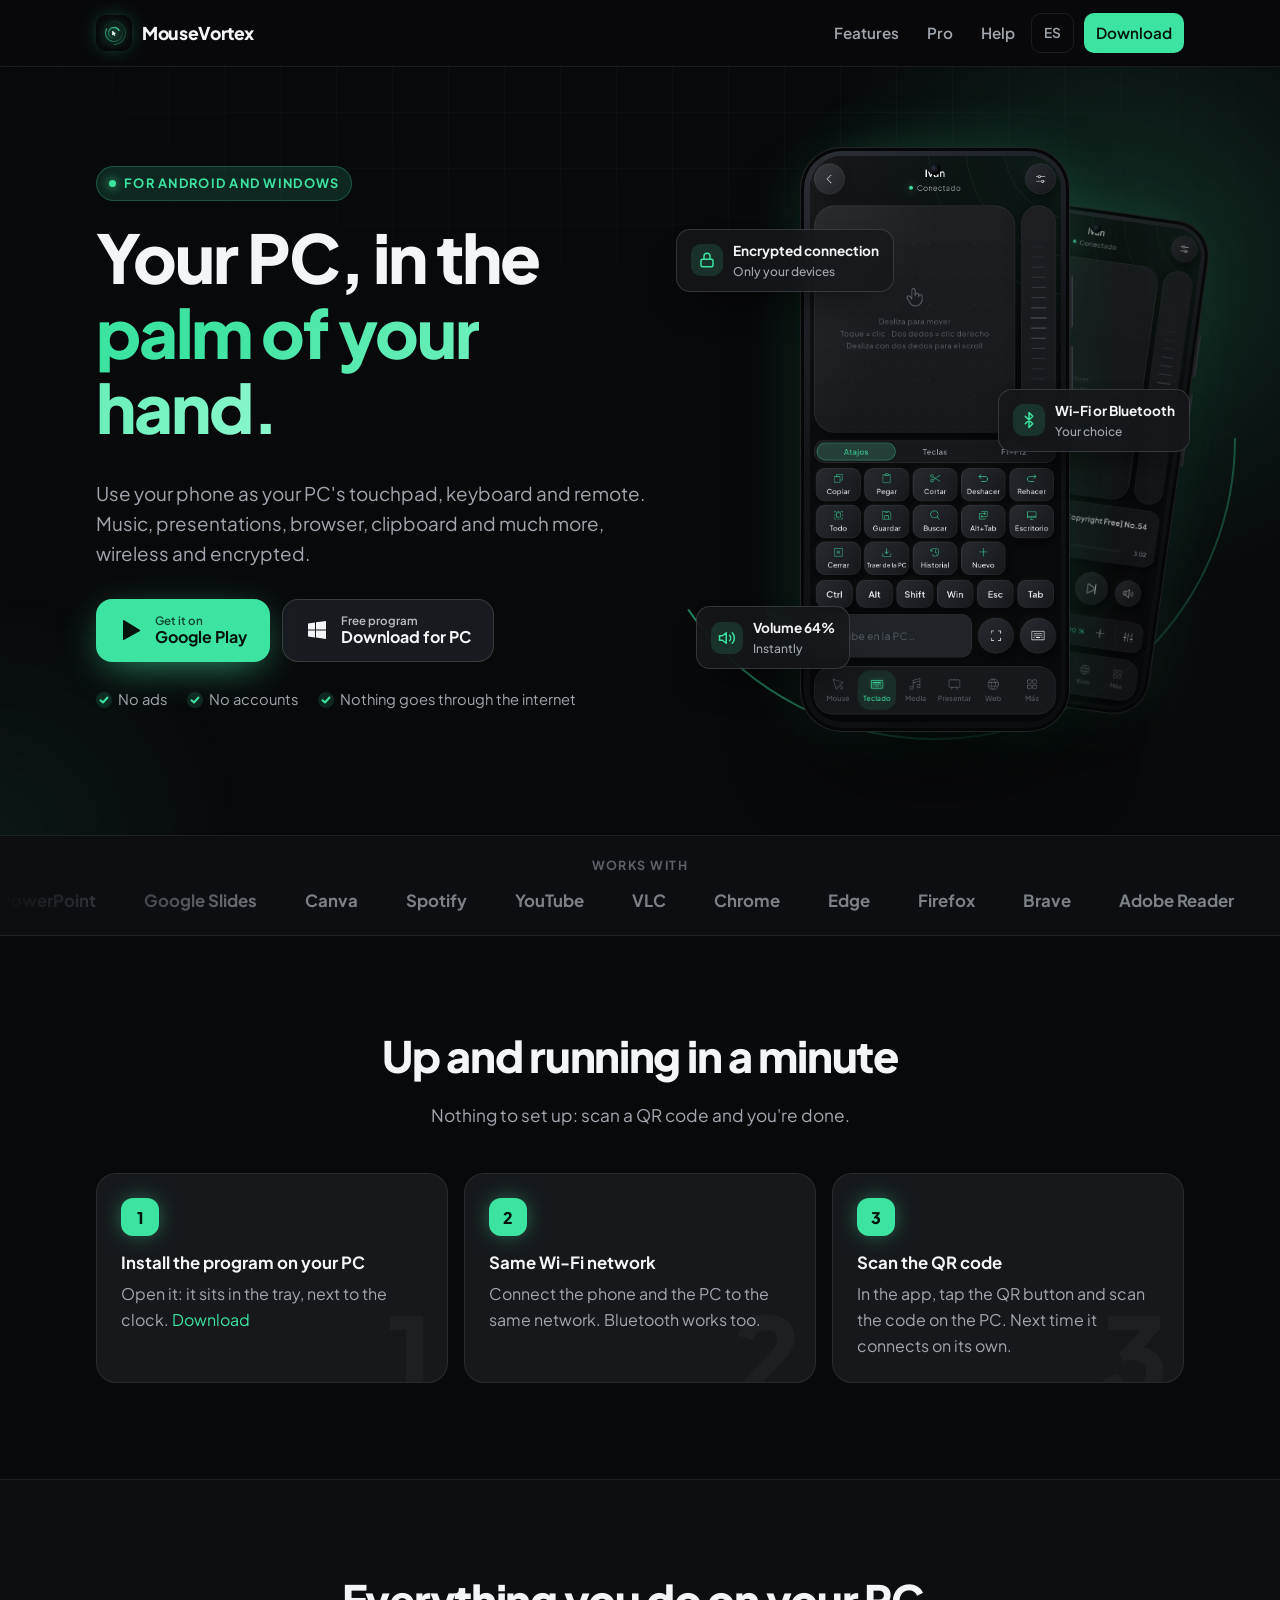
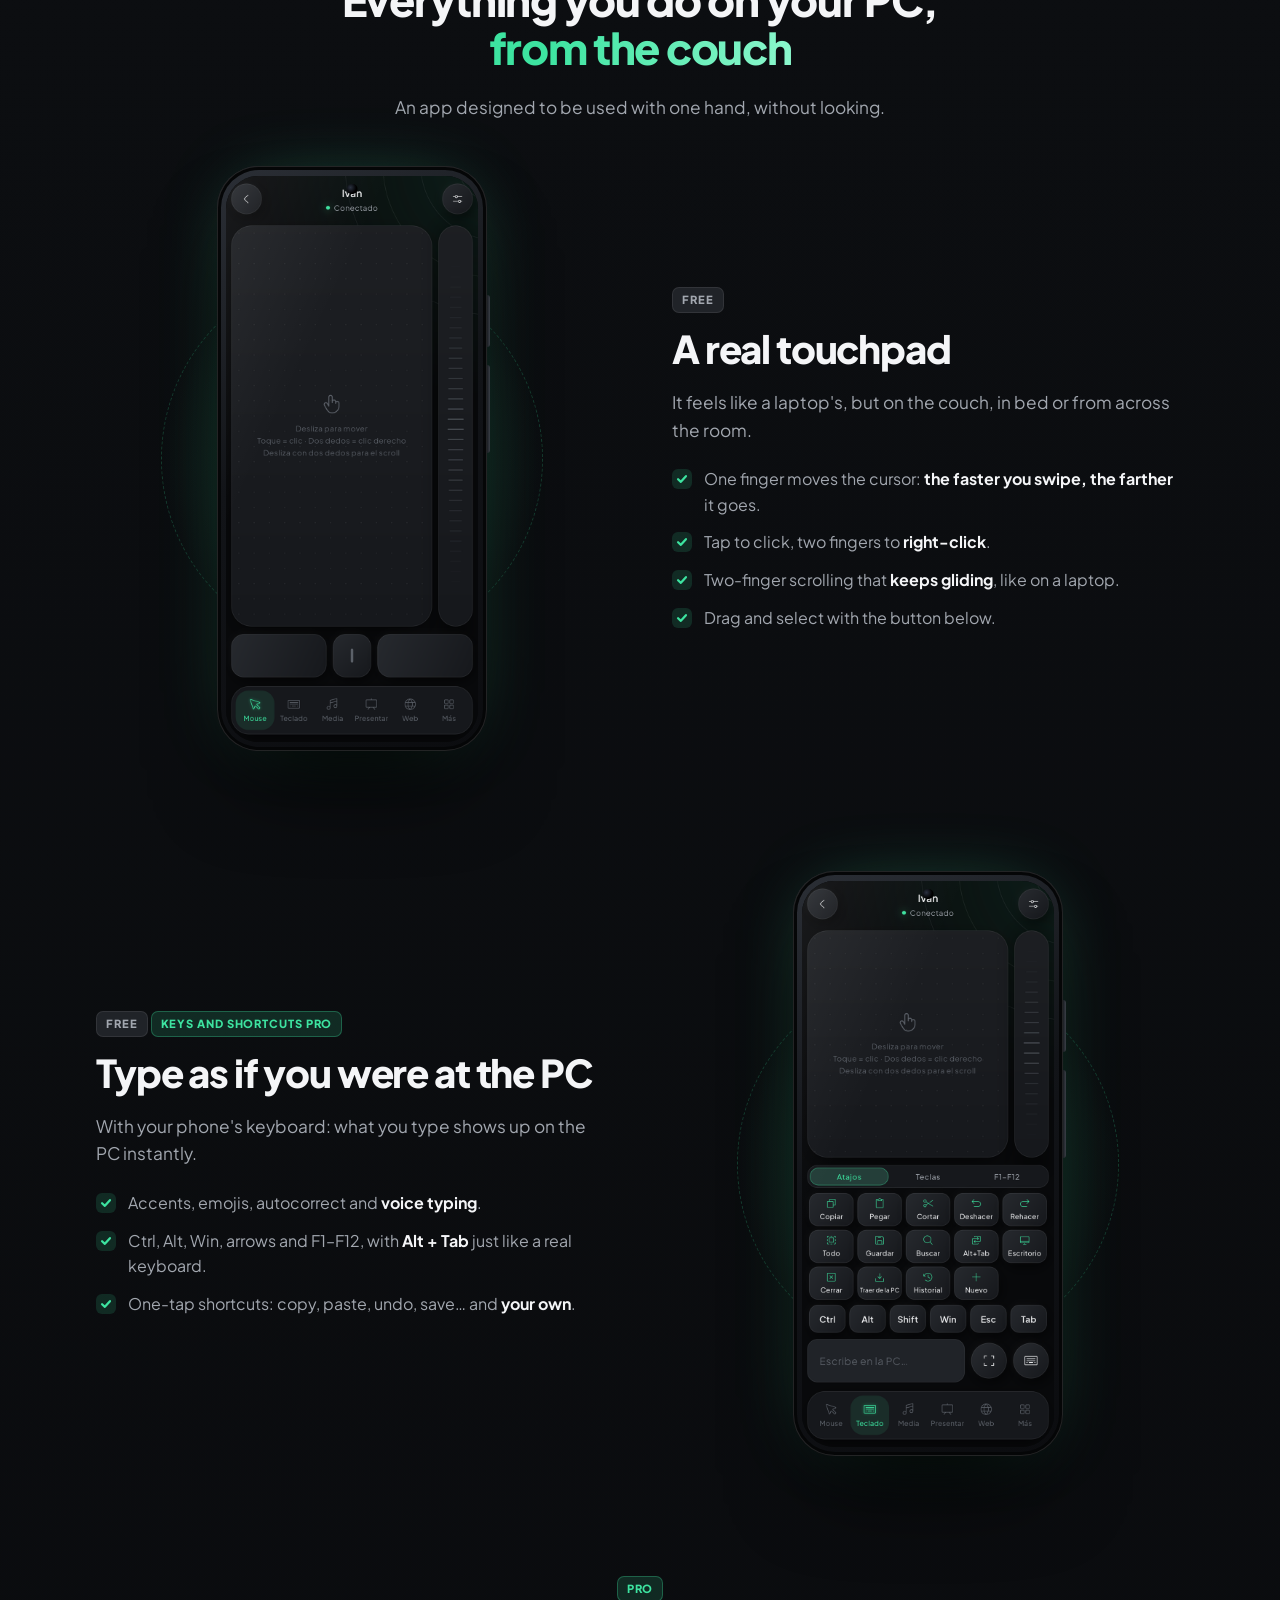
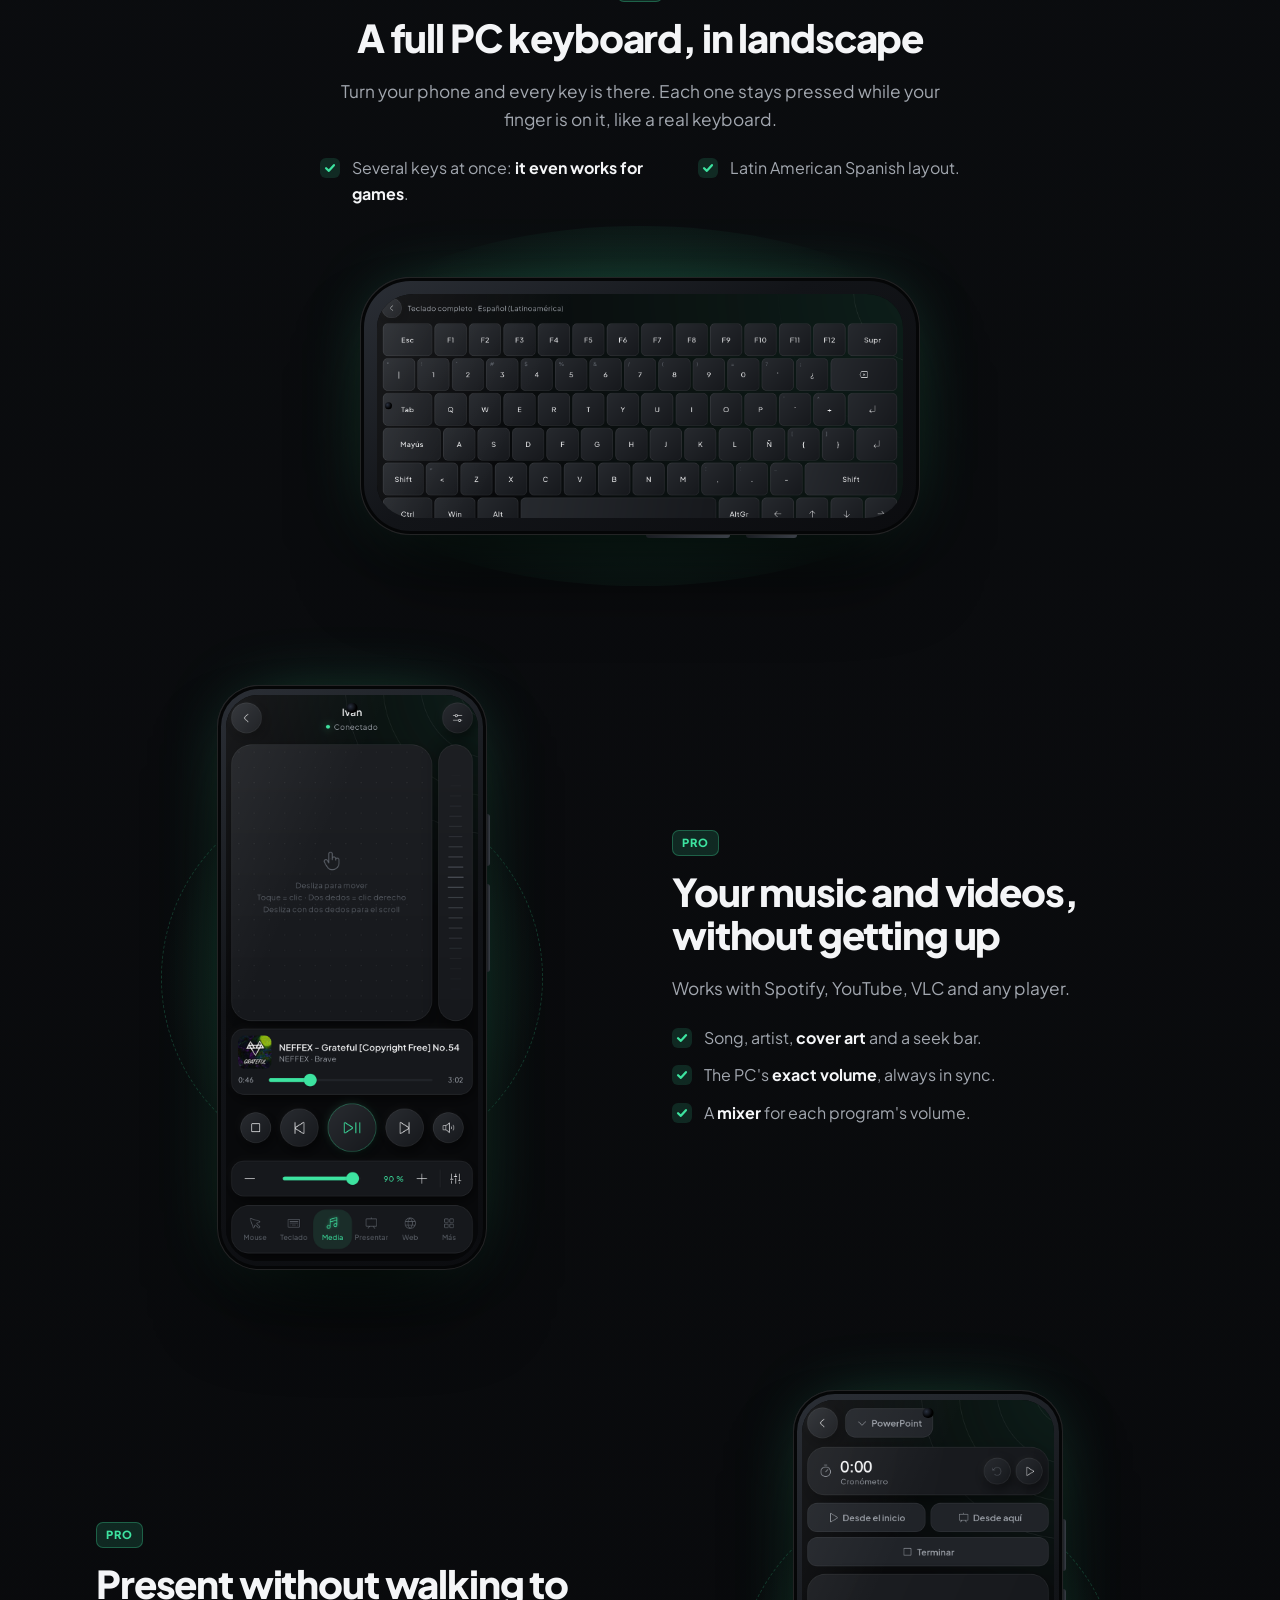
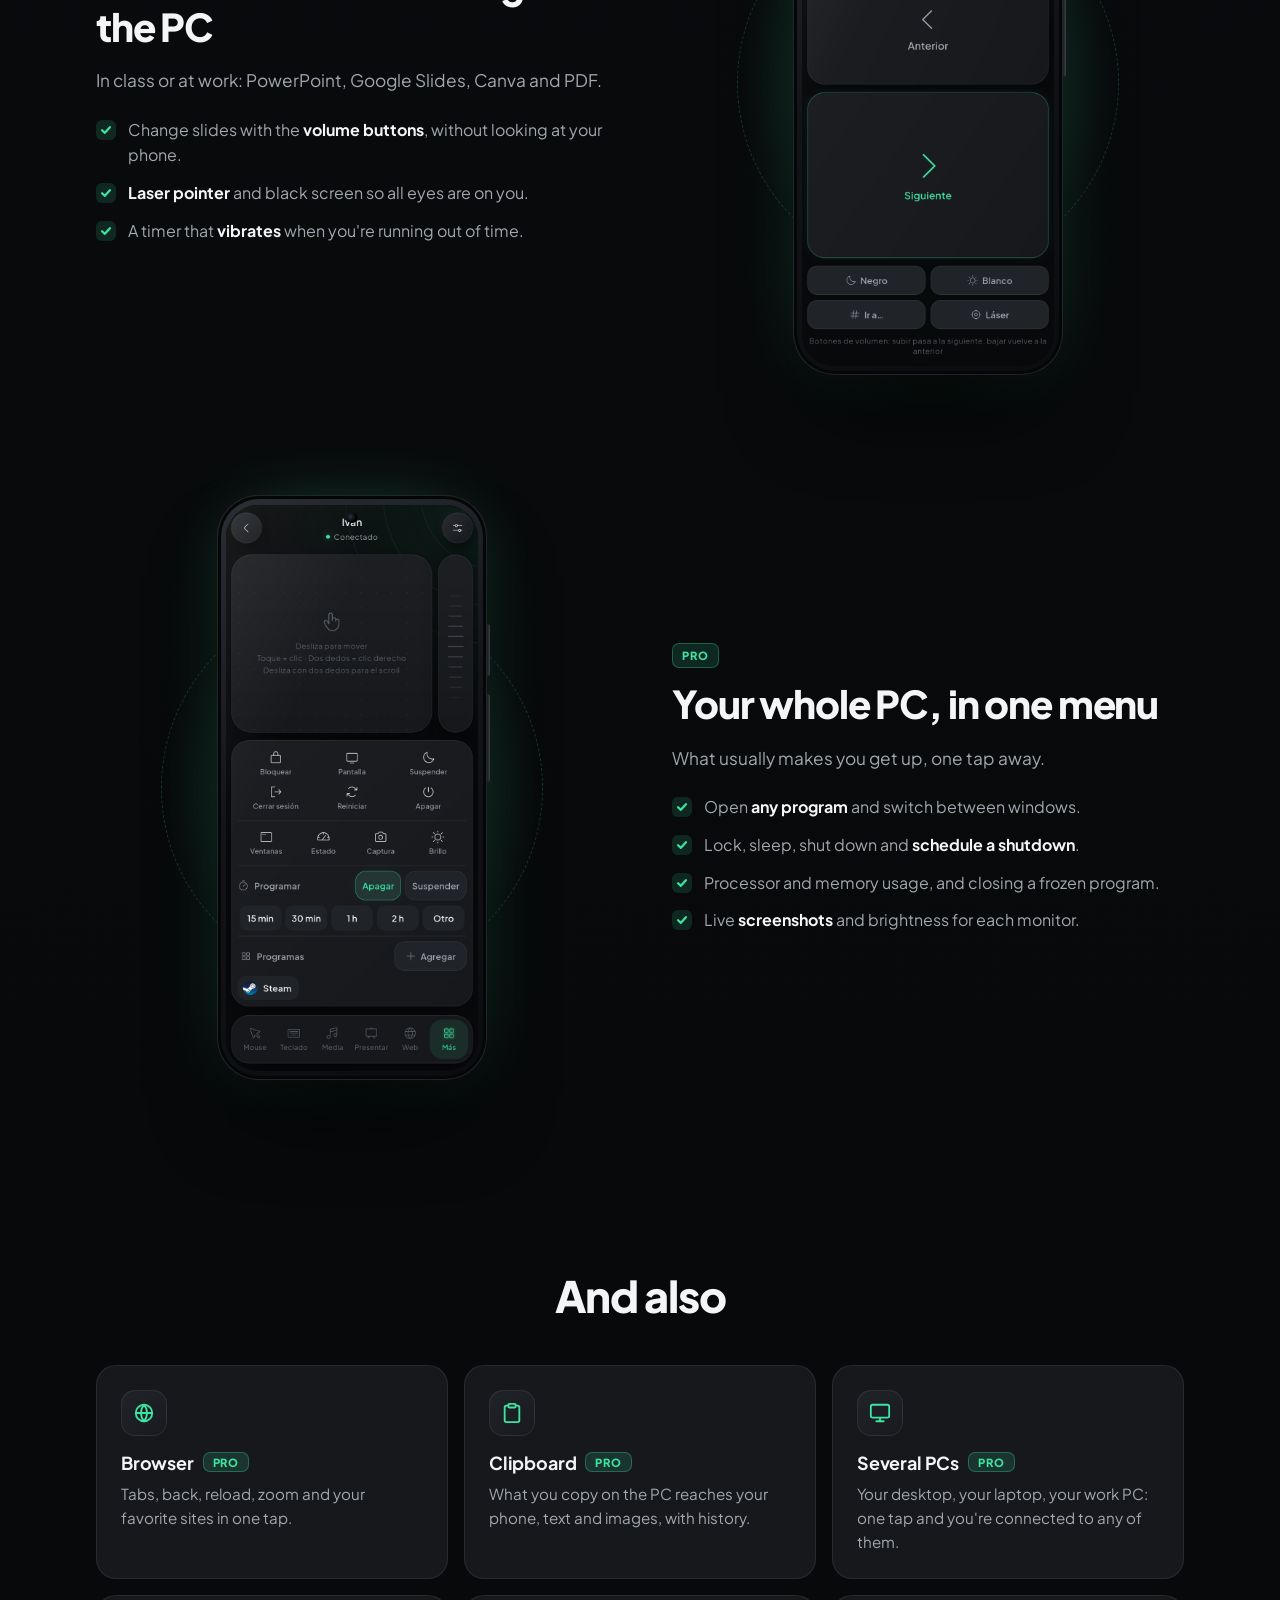
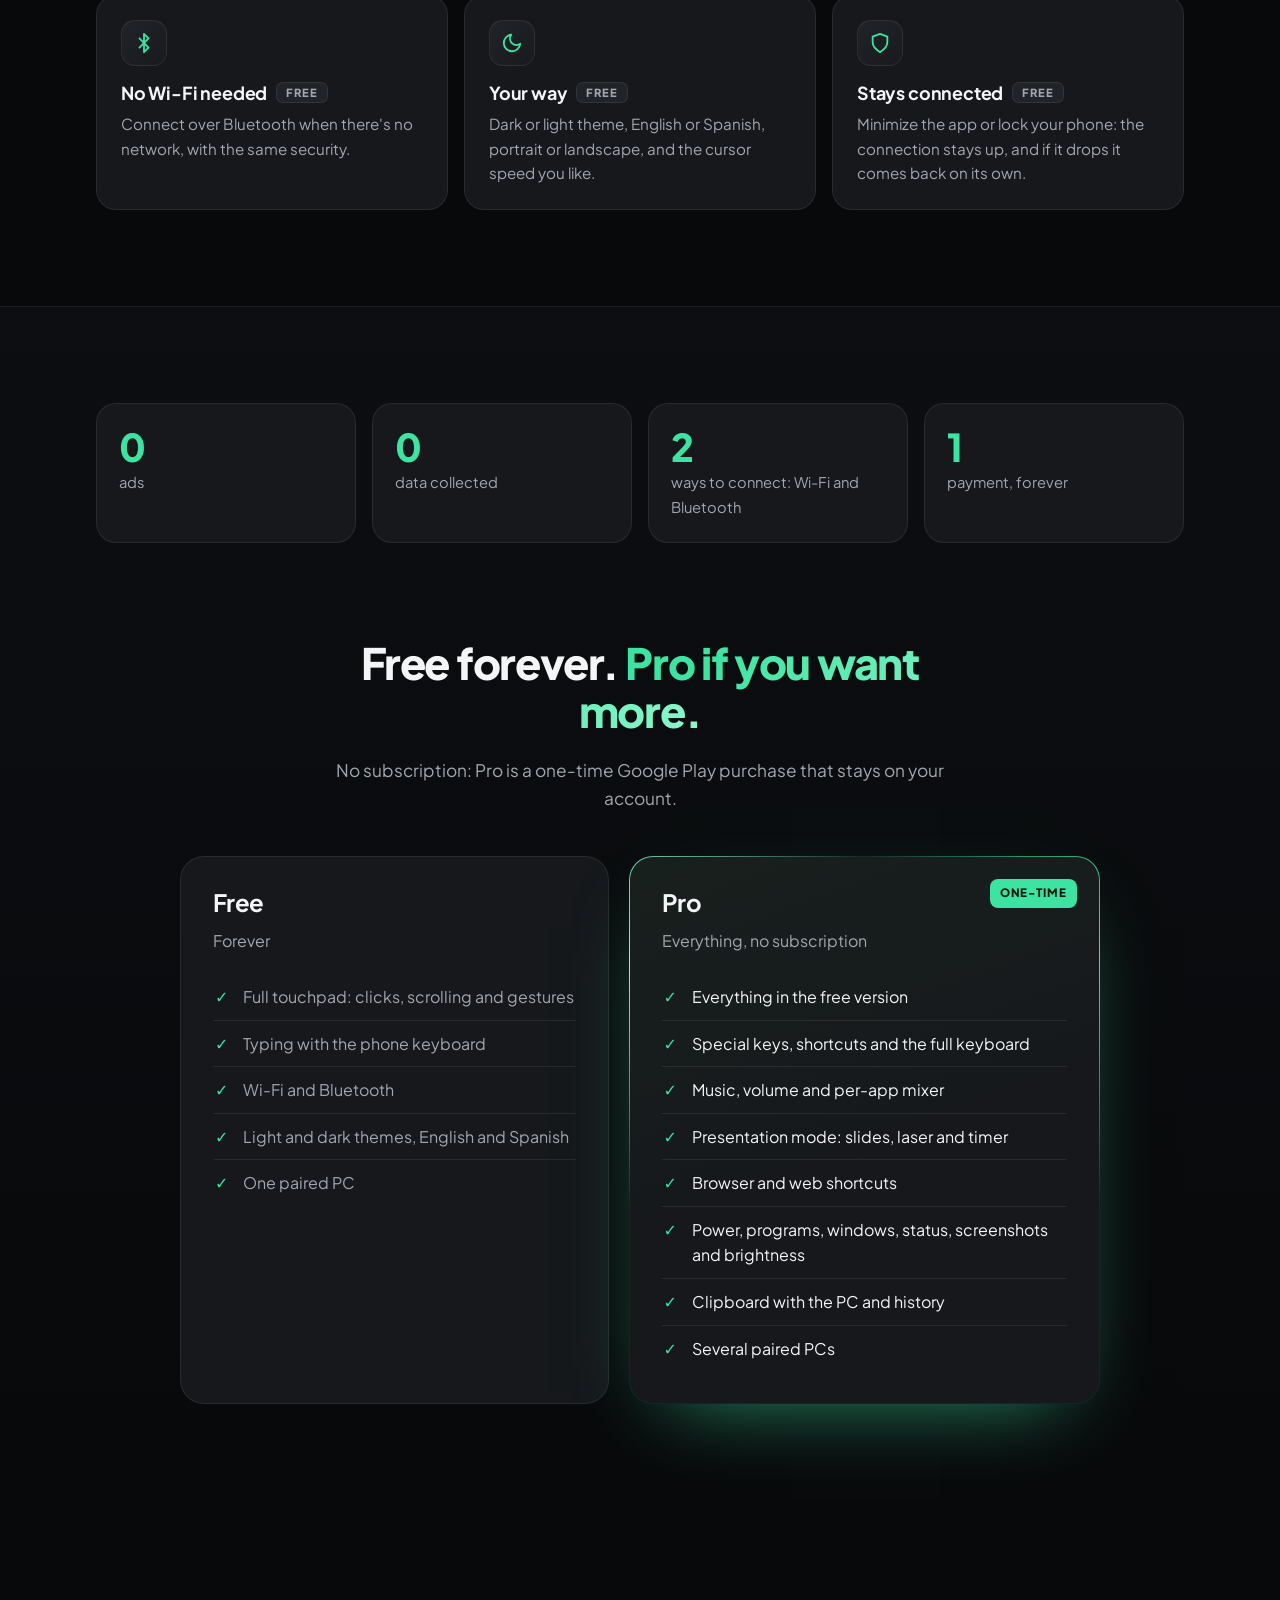
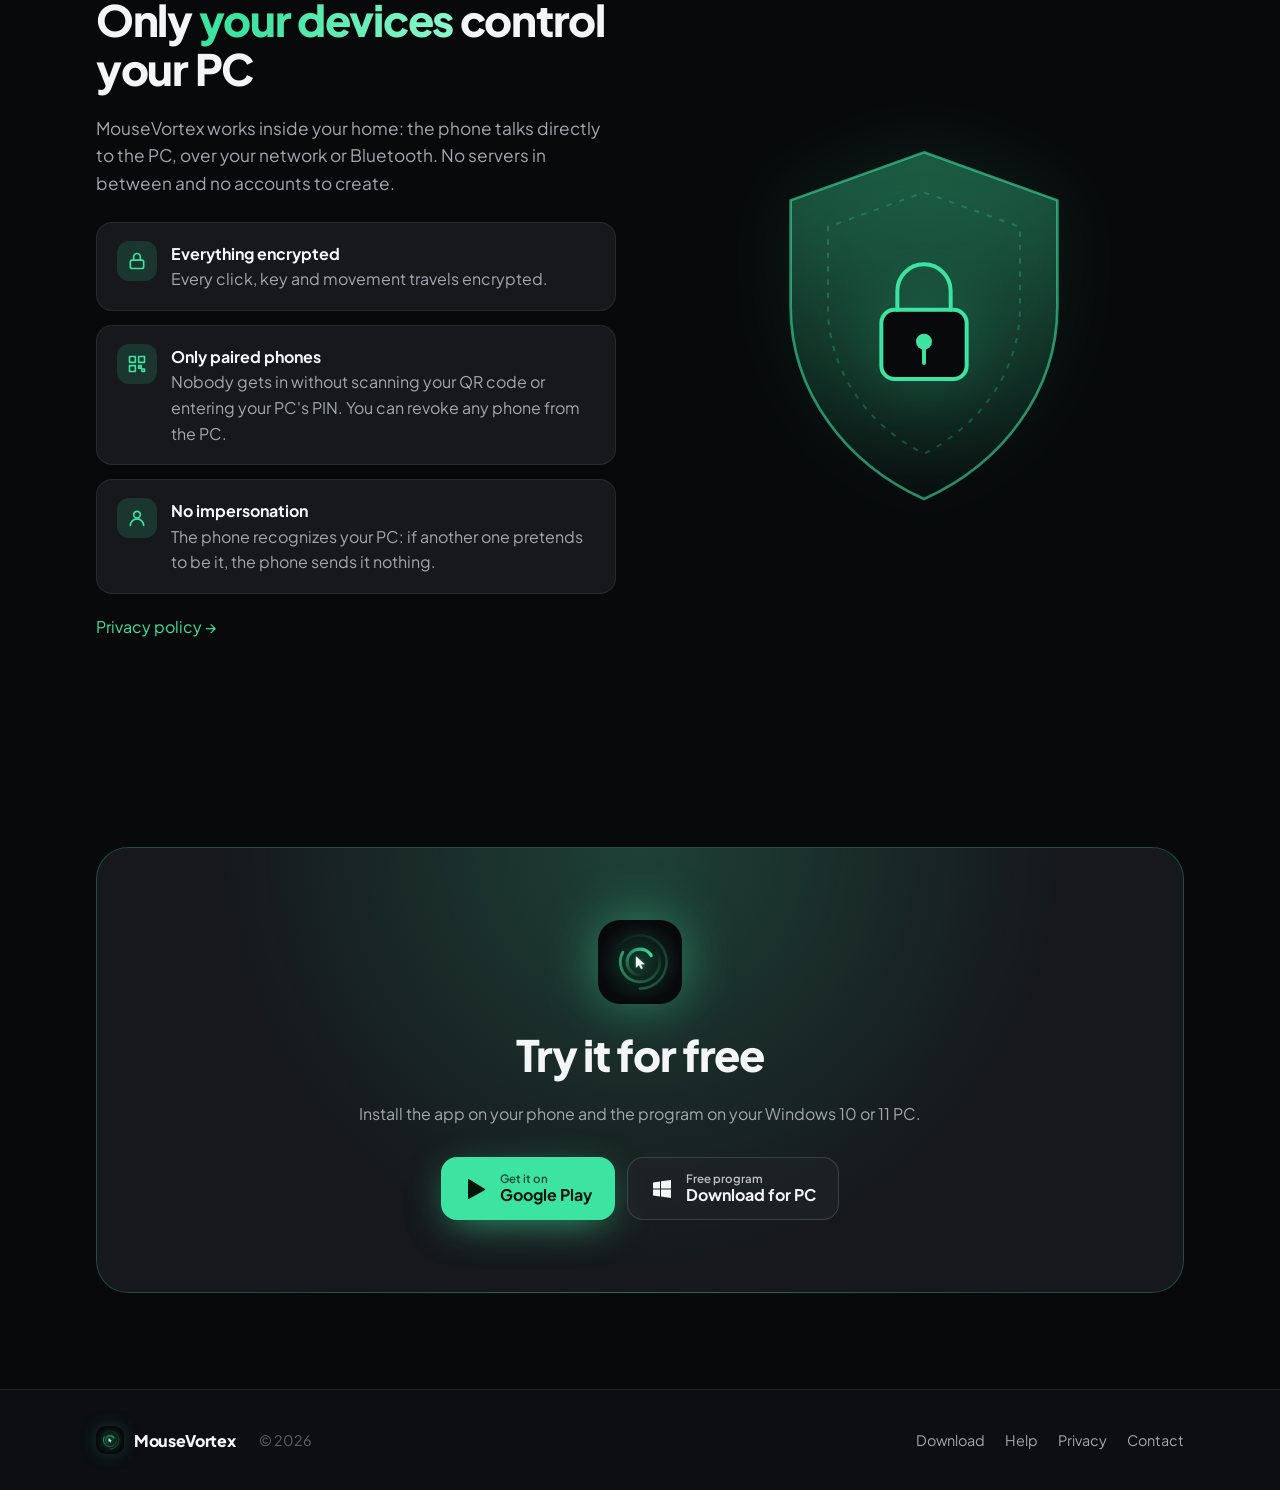
==== en/index.html @ 0d614ac1 "Web de MouseVortex: inicio, descarga, ayuda y privacidad (es/en) Sitio estático en web/ para GitHub " ====
<!doctype html>
<html lang="en" class="no-js">
<head>
  <meta charset="utf-8">
  <meta name="viewport" content="width=device-width, initial-scale=1">
  <title>MouseVortex — Control your PC from your phone</title>
  <meta name="description" content="Use your phone as your PC's touchpad, keyboard and remote. Music, presentations, browser, scheduled shutdown and more, wireless and encrypted.">
  <meta name="theme-color" content="#08090b">
  <meta property="og:title" content="MouseVortex — Your PC, in the palm of your hand">
  <meta property="og:description" content="Touchpad, keyboard, music, presentations and much more from your phone. Wireless and encrypted.">
  <meta property="og:image" content="../img/icon.png">
  <link rel="icon" href="../img/favicon.png">
  <link rel="alternate" hreflang="es" href="../">
  <link rel="preconnect" href="https://fonts.googleapis.com">
  <link rel="preconnect" href="https://fonts.gstatic.com" crossorigin>
  <link href="https://fonts.googleapis.com/css2?family=Plus+Jakarta+Sans:wght@400;500;600;700;800&display=swap" rel="stylesheet">
  <link rel="stylesheet" href="../style.css">
  <script>
    document.documentElement.className = "";
    // If a screenshot is missing, the drawn screen underneath shows instead.
    function vxShot(img) {
      var fallback = img.getAttribute("data-fallback");
      if (fallback) { img.removeAttribute("data-fallback"); img.src = fallback; return; }
      var target = img.getAttribute("data-remove");
      (target ? img.closest(target) : img).remove();
    }
  </script>
  <script src="../site.js" defer></script>
</head>
<body>
  <header class="top">
    <div class="wrap">
      <a class="brand" href="./"><img src="../img/icon.png" alt=""><span>MouseVortex</span></a>
      <nav class="nav">
        <a class="hide-sm" href="#features">Features</a>
        <a class="hide-sm" href="#pro">Pro</a>
        <a href="help.html">Help</a>
        <a class="lang" href="../" lang="es">ES</a>
        <a class="get" href="download.html">Download</a>
      </nav>
    </div>
  </header>

  <main>
    <div class="hero">
      <div class="wrap">
        <div>
          <span class="eyebrow reveal"><i></i>For Android and Windows</span>
          <h1 class="reveal d1">Your PC, in the <span class="glow-text">palm of your hand.</span></h1>
          <p class="lead reveal d2">Use your phone as your PC's touchpad, keyboard and remote. Music, presentations, browser, clipboard and much more, wireless and encrypted.</p>
          <div class="actions reveal d2">
            <a class="btn primary" href="https://play.google.com/store/apps/details?id=com.mousevortex.app">
              <svg viewBox="0 0 24 24" fill="currentColor" aria-hidden="true"><path d="M4 2.6v18.8c0 .4.4.7.8.5L21 12.9c.4-.2.4-.8 0-1L4.8 2.1c-.4-.2-.8.1-.8.5z"/></svg>
              <span class="label"><small>Get it on</small>Google Play</span>
            </a>
            <a class="btn" href="download.html">
              <svg viewBox="0 0 24 24" fill="currentColor" aria-hidden="true"><path d="M3 5.5 10 4.5v7H3zM11 4.3 21 3v8.5H11zM3 12.5h7v7l-7-1zM11 12.5h10V21l-10-1.4z"/></svg>
              <span class="label"><small>Free program</small>Download for PC</span>
            </a>
          </div>
          <div class="badges reveal d2">
            <span>No ads</span>
            <span>No accounts</span>
            <span>Nothing goes through the internet</span>
          </div>
        </div>

        <div class="hero-visual">
          <svg class="rings" viewBox="0 0 640 640" aria-hidden="true">
            <defs>
              <linearGradient id="rg" x1="0" y1="0" x2="1" y2="1">
                <stop offset="0" stop-color="#3de3a0" stop-opacity="0"/>
                <stop offset="0.5" stop-color="#3de3a0" stop-opacity="0.6"/>
                <stop offset="1" stop-color="#3de3a0" stop-opacity="0.05"/>
              </linearGradient>
            </defs>
            <circle class="r1" cx="320" cy="320" r="300" stroke="url(#rg)" stroke-width="2" stroke-dasharray="760 1125"/>
            <circle class="r2" cx="320" cy="320" r="240" stroke="url(#rg)" stroke-width="8" stroke-dasharray="560 948" opacity="0.5"/>
            <circle class="r3" cx="320" cy="320" r="180" stroke="url(#rg)" stroke-width="14" stroke-dasharray="330 801" opacity="0.35"/>
          </svg>

          <div class="stack">
            <div class="device back" aria-hidden="true">
              <div class="device-screen">
                <div class="mock"><div class="status"><i></i>Now playing</div><div class="pad"></div><div class="dock"><span></span><span class="on"></span><span></span><span></span><span></span></div></div>
                <img class="shot" src="../img/capturas/en/multimedia.png" data-fallback="../img/capturas/es/multimedia.png" alt="" onerror="vxShot(this)">
              </div>
            </div>
            <div class="device front">
              <div class="device-screen">
                <div class="mock"><div class="status"><i></i>Connected to My PC</div><div class="pad"><div class="trail"></div><div class="bar"></div></div><div class="clicks"><span></span><span></span><span></span></div><div class="dock"><span class="on"></span><span></span><span></span><span></span><span></span></div></div>
                <img class="shot" src="../img/capturas/en/teclado.png" data-fallback="../img/capturas/es/teclado.png" alt="MouseVortex on a phone: touchpad, shortcuts and keyboard" onerror="vxShot(this)">
              </div>
            </div>
          </div>

          <div class="chip c1"><span class="dot"><svg viewBox="0 0 24 24" fill="none" stroke="currentColor" stroke-width="2" stroke-linecap="round" stroke-linejoin="round"><rect x="4" y="11" width="16" height="10" rx="2"/><path d="M8 11V7a4 4 0 0 1 8 0v4"/></svg></span><span>Encrypted connection<small>Only your devices</small></span></div>
          <div class="chip c2"><span class="dot"><svg viewBox="0 0 24 24" fill="none" stroke="currentColor" stroke-width="2" stroke-linecap="round" stroke-linejoin="round"><path d="m7 7 10 10-5 5V2l5 5L7 17"/></svg></span><span>Wi-Fi or Bluetooth<small>Your choice</small></span></div>
          <div class="chip c3"><span class="dot"><svg viewBox="0 0 24 24" fill="none" stroke="currentColor" stroke-width="2" stroke-linecap="round" stroke-linejoin="round"><path d="M11 5 6 9H2v6h4l5 4z"/><path d="M15.5 8.5a5 5 0 0 1 0 7M19 5a10 10 0 0 1 0 14"/></svg></span><span>Volume 64%<small>Instantly</small></span></div>
        </div>
      </div>
    </div>

    <div class="marquee" aria-label="Works with">
      <p>Works with</p>
      <div class="marquee-track">
        <span>PowerPoint</span><span>Google Slides</span><span>Canva</span><span>Spotify</span><span>YouTube</span><span>VLC</span><span>Chrome</span><span>Edge</span><span>Firefox</span><span>Brave</span><span>Adobe Reader</span><span>Windows 10 and 11</span>
        <span aria-hidden="true">PowerPoint</span><span aria-hidden="true">Google Slides</span><span aria-hidden="true">Canva</span><span aria-hidden="true">Spotify</span><span aria-hidden="true">YouTube</span><span aria-hidden="true">VLC</span><span aria-hidden="true">Chrome</span><span aria-hidden="true">Edge</span><span aria-hidden="true">Firefox</span><span aria-hidden="true">Brave</span><span aria-hidden="true">Adobe Reader</span><span aria-hidden="true">Windows 10 and 11</span>
      </div>
    </div>

    <section>
      <div class="wrap">
        <div class="section-head center reveal">
          <h2>Up and running in a minute</h2>
          <p>Nothing to set up: scan a QR code and you're done.</p>
        </div>
        <ol class="steps">
          <li class="reveal"><strong>Install the program on your PC</strong>Open it: it sits in the tray, next to the clock. <a href="download.html">Download</a></li>
          <li class="reveal d1"><strong>Same Wi-Fi network</strong>Connect the phone and the PC to the same network. Bluetooth works too.</li>
          <li class="reveal d2"><strong>Scan the QR code</strong>In the app, tap the QR button and scan the code on the PC. Next time it connects on its own.</li>
        </ol>
      </div>
    </section>

    <section class="alt" id="features">
      <div class="wrap">
        <div class="section-head center reveal">
          <h2>Everything you do on your PC, <span class="glow-text">from the couch</span></h2>
          <p>An app designed to be used with one hand, without looking.</p>
        </div>

        <div class="showcase">
          <div class="feature">
            <div class="feature-media reveal">
              <div class="device">
                <div class="device-screen">
                  <div class="mock"><div class="status"><i></i>Connected to My PC</div><div class="pad"><div class="trail"></div><div class="bar"></div></div><div class="clicks"><span></span><span></span><span></span></div><div class="dock"><span class="on"></span><span></span><span></span><span></span><span></span></div></div>
                  <img class="shot" src="../img/capturas/en/touchpad.png" data-fallback="../img/capturas/es/touchpad.png" alt="Touchpad screen" loading="lazy" onerror="vxShot(this)">
                </div>
              </div>
            </div>
            <div class="feature-text reveal d1">
              <span class="tag free">FREE</span>
              <h2>A real touchpad</h2>
              <p>It feels like a laptop's, but on the couch, in bed or from across the room.</p>
              <ul>
                <li><span>One finger moves the cursor: <strong>the faster you swipe, the farther</strong> it goes.</span></li>
                <li><span>Tap to click, two fingers to <strong>right-click</strong>.</span></li>
                <li><span>Two-finger scrolling that <strong>keeps gliding</strong>, like on a laptop.</span></li>
                <li><span>Drag and select with the button below.</span></li>
              </ul>
            </div>
          </div>

          <div class="feature flip">
            <div class="feature-media reveal">
              <div class="device">
                <div class="device-screen">
                  <div class="mock keys"><div class="status"><i></i>Keyboard</div><div class="pad"><div class="trail"></div></div><div class="kb"><span></span><span></span><span></span><span></span><span></span><span></span><span></span><span></span><span></span><span></span><span></span><span></span><span></span><span></span><span></span><span></span><span></span><span></span><span></span><span></span><span></span><span></span><span></span><span></span><span></span><span></span><span></span><span></span><span></span><span></span></div></div>
                  <img class="shot" src="../img/capturas/en/teclado.png" data-fallback="../img/capturas/es/teclado.png" alt="Keyboard menu with special keys and shortcuts" loading="lazy" onerror="vxShot(this)">
                </div>
              </div>
            </div>
            <div class="feature-text reveal d1">
              <span class="tag free">FREE</span> <span class="tag pro">KEYS AND SHORTCUTS PRO</span>
              <h2>Type as if you were at the PC</h2>
              <p>With your phone's keyboard: what you type shows up on the PC instantly.</p>
              <ul>
                <li><span>Accents, emojis, autocorrect and <strong>voice typing</strong>.</span></li>
                <li><span>Ctrl, Alt, Win, arrows and F1–F12, with <strong>Alt + Tab</strong> just like a real keyboard.</span></li>
                <li><span>One-tap shortcuts: copy, paste, undo, save… and <strong>your own</strong>.</span></li>
              </ul>
            </div>
          </div>

          <div class="feature wide">
            <div class="feature-text reveal">
              <span class="tag pro">PRO</span>
              <h2>A full PC keyboard, in landscape</h2>
              <p>Turn your phone and every key is there. Each one stays pressed while your finger is on it, like a real keyboard.</p>
              <ul>
                <li><span>Several keys at once: <strong>it even works for games</strong>.</span></li>
                <li><span>Latin American Spanish layout.</span></li>
              </ul>
            </div>
            <div class="feature-media reveal d1">
              <div class="device landscape">
                <div class="device-screen">
                  <div class="mock wide"><div class="kb"><span></span><span></span><span></span><span></span><span></span><span></span><span></span><span></span><span></span><span></span><span></span><span></span><span></span><span></span><span></span><span></span><span></span><span></span><span></span><span></span><span></span><span></span><span></span><span></span><span></span><span></span><span></span><span></span><span></span><span></span><span></span><span></span><span></span><span></span><span></span><span></span><span></span><span></span><span></span><span></span><span></span><span></span><span></span><span></span><span></span><span></span><span></span><span></span><span></span><span></span><span></span><span></span><span></span><span></span><span></span><span></span><span></span><span></span><span></span><span></span><span></span><span></span><span></span><span></span><span></span><span></span><span></span><span></span><span></span><span></span><span></span><span></span><span></span><span></span><span></span></div></div>
                  <img class="shot" src="../img/capturas/en/teclado-completo.png" data-fallback="../img/capturas/es/teclado-completo.png" alt="Full keyboard in landscape" loading="lazy" onerror="vxShot(this)">
                </div>
              </div>
            </div>
          </div>

          <div class="feature">
            <div class="feature-media reveal">
              <div class="device">
                <div class="device-screen">
                  <div class="mock"><div class="status"><i></i>Now playing</div><div class="pad"></div><div class="dock"><span></span><span class="on"></span><span></span><span></span><span></span></div></div>
                  <img class="shot" src="../img/capturas/en/multimedia.png" data-fallback="../img/capturas/es/multimedia.png" alt="Media menu with the song that's playing" loading="lazy" onerror="vxShot(this)">
                </div>
              </div>
            </div>
            <div class="feature-text reveal d1">
              <span class="tag pro">PRO</span>
              <h2>Your music and videos, without getting up</h2>
              <p>Works with Spotify, YouTube, VLC and any player.</p>
              <ul>
                <li><span>Song, artist, <strong>cover art</strong> and a seek bar.</span></li>
                <li><span>The PC's <strong>exact volume</strong>, always in sync.</span></li>
                <li><span>A <strong>mixer</strong> for each program's volume.</span></li>
              </ul>
            </div>
          </div>

          <div class="feature flip">
            <div class="feature-media reveal">
              <div class="device">
                <div class="device-screen">
                  <div class="mock"><div class="status"><i></i>Present</div><div class="pad"></div><div class="clicks"><span></span><span></span><span></span></div><div class="dock"><span></span><span></span><span></span><span></span><span class="on"></span></div></div>
                  <img class="shot" src="../img/capturas/en/presentar.png" data-fallback="../img/capturas/es/presentar.png" alt="Presentation mode" loading="lazy" onerror="vxShot(this)">
                </div>
              </div>
            </div>
            <div class="feature-text reveal d1">
              <span class="tag pro">PRO</span>
              <h2>Present without walking to the PC</h2>
              <p>In class or at work: PowerPoint, Google Slides, Canva and PDF.</p>
              <ul>
                <li><span>Change slides with the <strong>volume buttons</strong>, without looking at your phone.</span></li>
                <li><span><strong>Laser pointer</strong> and black screen so all eyes are on you.</span></li>
                <li><span>A timer that <strong>vibrates</strong> when you're running out of time.</span></li>
              </ul>
            </div>
          </div>

          <div class="feature">
            <div class="feature-media reveal">
              <div class="device">
                <div class="device-screen">
                  <div class="mock"><div class="status"><i></i>More</div><div class="pad"></div><div class="dock"><span></span><span></span><span></span><span class="on"></span><span></span></div></div>
                  <img class="shot" src="../img/capturas/en/mas.png" data-fallback="../img/capturas/es/mas.png" alt="More menu with power, programs and windows" loading="lazy" onerror="vxShot(this)">
                </div>
              </div>
            </div>
            <div class="feature-text reveal d1">
              <span class="tag pro">PRO</span>
              <h2>Your whole PC, in one menu</h2>
              <p>What usually makes you get up, one tap away.</p>
              <ul>
                <li><span>Open <strong>any program</strong> and switch between windows.</span></li>
                <li><span>Lock, sleep, shut down and <strong>schedule a shutdown</strong>.</span></li>
                <li><span>Processor and memory usage, and closing a frozen program.</span></li>
                <li><span>Live <strong>screenshots</strong> and brightness for each monitor.</span></li>
              </ul>
            </div>
          </div>
        </div>
      </div>
    </section>

    <section>
      <div class="wrap">
        <div class="section-head center reveal">
          <h2>And also</h2>
        </div>
        <div class="grid">
          <div class="card reveal">
            <div class="icon"><svg viewBox="0 0 24 24" fill="none" stroke="currentColor" stroke-width="2" stroke-linecap="round" stroke-linejoin="round"><circle cx="12" cy="12" r="9"/><path d="M3 12h18M12 3a14 14 0 0 1 0 18M12 3a14 14 0 0 0 0 18"/></svg></div>
            <h3>Browser <span class="tag pro">PRO</span></h3>
            <p>Tabs, back, reload, zoom and your favorite sites in one tap.</p>
          </div>
          <div class="card reveal d1">
            <div class="icon"><svg viewBox="0 0 24 24" fill="none" stroke="currentColor" stroke-width="2" stroke-linecap="round" stroke-linejoin="round"><rect x="8" y="2" width="8" height="4" rx="1"/><path d="M16 4h2a2 2 0 0 1 2 2v14a2 2 0 0 1-2 2H6a2 2 0 0 1-2-2V6a2 2 0 0 1 2-2h2"/></svg></div>
            <h3>Clipboard <span class="tag pro">PRO</span></h3>
            <p>What you copy on the PC reaches your phone, text and images, with history.</p>
          </div>
          <div class="card reveal d2">
            <div class="icon"><svg viewBox="0 0 24 24" fill="none" stroke="currentColor" stroke-width="2" stroke-linecap="round" stroke-linejoin="round"><rect x="2" y="3" width="20" height="14" rx="2"/><path d="M8 21h8M12 17v4"/></svg></div>
            <h3>Several PCs <span class="tag pro">PRO</span></h3>
            <p>Your desktop, your laptop, your work PC: one tap and you're connected to any of them.</p>
          </div>
          <div class="card reveal">
            <div class="icon"><svg viewBox="0 0 24 24" fill="none" stroke="currentColor" stroke-width="2" stroke-linecap="round" stroke-linejoin="round"><path d="m7 7 10 10-5 5V2l5 5L7 17"/></svg></div>
            <h3>No Wi-Fi needed <span class="tag free">FREE</span></h3>
            <p>Connect over Bluetooth when there's no network, with the same security.</p>
          </div>
          <div class="card reveal d1">
            <div class="icon"><svg viewBox="0 0 24 24" fill="none" stroke="currentColor" stroke-width="2" stroke-linecap="round" stroke-linejoin="round"><path d="M21 12.8A9 9 0 1 1 11.2 3a7 7 0 0 0 9.8 9.8z"/></svg></div>
            <h3>Your way <span class="tag free">FREE</span></h3>
            <p>Dark or light theme, English or Spanish, portrait or landscape, and the cursor speed you like.</p>
          </div>
          <div class="card reveal d2">
            <div class="icon"><svg viewBox="0 0 24 24" fill="none" stroke="currentColor" stroke-width="2" stroke-linecap="round" stroke-linejoin="round"><path d="M12 22c5-3 8-6.5 8-11V5l-8-3-8 3v6c0 4.5 3 8 8 11z"/></svg></div>
            <h3>Stays connected <span class="tag free">FREE</span></h3>
            <p>Minimize the app or lock your phone: the connection stays up, and if it drops it comes back on its own.</p>
          </div>
        </div>
      </div>
    </section>

    <section class="alt" id="pro">
      <div class="wrap">
        <div class="stats reveal" style="margin-bottom: 96px">
          <div class="stat"><b>0</b><span>ads</span></div>
          <div class="stat"><b>0</b><span>data collected</span></div>
          <div class="stat"><b>2</b><span>ways to connect: Wi-Fi and Bluetooth</span></div>
          <div class="stat"><b>1</b><span>payment, forever</span></div>
        </div>

        <div class="section-head center reveal">
          <h2>Free forever. <span class="glow-text">Pro if you want more.</span></h2>
          <p>No subscription: Pro is a one-time Google Play purchase that stays on your account.</p>
        </div>
        <div class="plans">
          <div class="plan reveal">
            <h3>Free</h3>
            <p class="price">Forever</p>
            <ul>
              <li>Full touchpad: clicks, scrolling and gestures</li>
              <li>Typing with the phone keyboard</li>
              <li>Wi-Fi and Bluetooth</li>
              <li>Light and dark themes, English and Spanish</li>
              <li>One paired PC</li>
            </ul>
          </div>
          <div class="plan pro reveal d1">
            <span class="ribbon">ONE-TIME</span>
            <h3>Pro</h3>
            <p class="price">Everything, no subscription</p>
            <ul>
              <li>Everything in the free version</li>
              <li>Special keys, shortcuts and the full keyboard</li>
              <li>Music, volume and per-app mixer</li>
              <li>Presentation mode: slides, laser and timer</li>
              <li>Browser and web shortcuts</li>
              <li>Power, programs, windows, status, screenshots and brightness</li>
              <li>Clipboard with the PC and history</li>
              <li>Several paired PCs</li>
            </ul>
          </div>
        </div>
      </div>
    </section>

    <section>
      <div class="wrap split">
        <div class="reveal">
          <h2>Only <span class="glow-text">your devices</span> control your PC</h2>
          <p style="color: var(--text-2); font-size: 1.08rem">MouseVortex works inside your home: the phone talks directly to the PC, over your network or Bluetooth. No servers in between and no accounts to create.</p>
          <ul class="checks" style="margin-top: 24px">
            <li><span class="icon"><svg viewBox="0 0 24 24" fill="none" stroke="currentColor" stroke-width="2" stroke-linecap="round" stroke-linejoin="round"><rect x="4" y="11" width="16" height="10" rx="2"/><path d="M8 11V7a4 4 0 0 1 8 0v4"/></svg></span><span><strong>Everything encrypted</strong>Every click, key and movement travels encrypted.</span></li>
            <li><span class="icon"><svg viewBox="0 0 24 24" fill="none" stroke="currentColor" stroke-width="2" stroke-linecap="round" stroke-linejoin="round"><rect x="3" y="3" width="7" height="7"/><rect x="14" y="3" width="7" height="7"/><rect x="3" y="14" width="7" height="7"/><path d="M14 14h3v3h-3zM18 18h3v3h-3z"/></svg></span><span><strong>Only paired phones</strong>Nobody gets in without scanning your QR code or entering your PC's PIN. You can revoke any phone from the PC.</span></li>
            <li><span class="icon"><svg viewBox="0 0 24 24" fill="none" stroke="currentColor" stroke-width="2" stroke-linecap="round" stroke-linejoin="round"><circle cx="12" cy="8" r="4"/><path d="M4 21a8 8 0 0 1 16 0"/></svg></span><span><strong>No impersonation</strong>The phone recognizes your PC: if another one pretends to be it, the phone sends it nothing.</span></li>
          </ul>
          <p style="margin-top: 20px"><a href="privacy.html">Privacy policy →</a></p>
        </div>
        <div class="shield reveal d1" aria-hidden="true">
          <svg viewBox="0 0 240 280">
            <defs>
              <linearGradient id="sg" x1="0" y1="0" x2="0" y2="1">
                <stop offset="0" stop-color="#3de3a0" stop-opacity="0.35"/>
                <stop offset="1" stop-color="#3de3a0" stop-opacity="0.02"/>
              </linearGradient>
            </defs>
            <path d="M120 10 220 46v80c0 64-42 118-100 144C62 244 20 190 20 126V46z" fill="url(#sg)" stroke="#3de3a0" stroke-opacity="0.6" stroke-width="2"/>
            <path d="M120 40 192 66v60c0 48-30 89-72 110-42-21-72-62-72-110V66z" fill="none" stroke="#3de3a0" stroke-opacity="0.25" stroke-width="1.5" stroke-dasharray="4 6"/>
            <rect x="88" y="128" width="64" height="52" rx="10" fill="#08090b" stroke="#3de3a0" stroke-width="3"/>
            <path d="M100 128v-14a20 20 0 0 1 40 0v14" fill="none" stroke="#3de3a0" stroke-width="3" stroke-linecap="round"/>
            <circle cx="120" cy="152" r="6" fill="#3de3a0"/>
            <path d="M120 158v10" stroke="#3de3a0" stroke-width="3" stroke-linecap="round"/>
          </svg>
        </div>
      </div>
    </section>

    <section class="cta">
      <div class="wrap">
        <div class="box reveal">
          <img src="../img/icon.png" alt="">
          <h2>Try it for free</h2>
          <p>Install the app on your phone and the program on your Windows 10 or 11 PC.</p>
          <div class="actions">
            <a class="btn primary" href="https://play.google.com/store/apps/details?id=com.mousevortex.app">
              <svg viewBox="0 0 24 24" fill="currentColor" aria-hidden="true"><path d="M4 2.6v18.8c0 .4.4.7.8.5L21 12.9c.4-.2.4-.8 0-1L4.8 2.1c-.4-.2-.8.1-.8.5z"/></svg>
              <span class="label"><small>Get it on</small>Google Play</span>
            </a>
            <a class="btn" href="download.html">
              <svg viewBox="0 0 24 24" fill="currentColor" aria-hidden="true"><path d="M3 5.5 10 4.5v7H3zM11 4.3 21 3v8.5H11zM3 12.5h7v7l-7-1zM11 12.5h10V21l-10-1.4z"/></svg>
              <span class="label"><small>Free program</small>Download for PC</span>
            </a>
          </div>
        </div>
      </div>
    </section>
  </main>

  <footer>
    <div class="wrap">
      <a class="brand" href="./"><img src="../img/icon.png" alt=""><span>MouseVortex</span></a>
      <span>© 2026</span>
      <nav>
        <a href="download.html">Download</a>
        <a href="help.html">Help</a>
        <a href="privacy.html">Privacy</a>
        <a href="mailto:TU-CORREO@gmail.com">Contact</a>
      </nav>
    </div>
  </footer>
</body>
</html>
---- style.css ----
/* MouseVortex — misma paleta que la app (mobile/lib/ui/theme.dart, tema oscuro). */
@property --spin {
  syntax: "<angle>";
  initial-value: 0deg;
  inherits: false;
}

:root {
  --bg: #08090b;
  --bg-2: #0c0e11;
  --surface: #16181c;
  --surface-high: #202328;
  --border: rgba(255, 255, 255, 0.08);
  --border-strong: rgba(255, 255, 255, 0.14);
  --text: #f4f5f7;
  --text-2: #a2a7af;
  --muted: #5c6169;
  --accent: #3de3a0;
  --accent-2: #8af7cc;
  --accent-dim: rgba(61, 227, 160, 0.14);
  --on-accent: #03140c;
  --radius: 20px;
  --max: 1120px;
}

* { box-sizing: border-box; }

html { scroll-behavior: smooth; }

body {
  margin: 0;
  background: var(--bg);
  color: var(--text);
  font-family: "Plus Jakarta Sans", system-ui, -apple-system, "Segoe UI", sans-serif;
  font-size: 16px;
  line-height: 1.6;
  -webkit-font-smoothing: antialiased;
  overflow-x: hidden;
}

/* Cuadrícula tenue de fondo, como una superficie técnica. */
body::before {
  content: "";
  position: fixed;
  inset: 0;
  z-index: -1;
  background-image:
    linear-gradient(rgba(255, 255, 255, 0.025) 1px, transparent 1px),
    linear-gradient(90deg, rgba(255, 255, 255, 0.025) 1px, transparent 1px);
  background-size: 56px 56px;
  mask-image: radial-gradient(ellipse 90% 60% at 50% 0%, #000 30%, transparent 75%);
  -webkit-mask-image: radial-gradient(ellipse 90% 60% at 50% 0%, #000 30%, transparent 75%);
  pointer-events: none;
}

a { color: var(--accent); text-decoration: none; }
a:hover { text-decoration: underline; }

h1, h2, h3 { line-height: 1.12; margin: 0 0 0.5em; letter-spacing: -0.03em; }
h1 { font-size: clamp(2.4rem, 6vw, 4.2rem); font-weight: 800; }
h2 { font-size: clamp(1.8rem, 4vw, 2.7rem); font-weight: 800; }
h3 { font-size: 1.12rem; font-weight: 700; letter-spacing: -0.01em; }
p { margin: 0 0 1em; }

.wrap { max-width: var(--max); margin: 0 auto; padding: 0 16px; }

.glow-text {
  background: linear-gradient(100deg, var(--accent) 10%, var(--accent-2) 50%, var(--accent) 90%);
  background-size: 200% auto;
  -webkit-background-clip: text;
  background-clip: text;
  color: transparent;
  animation: shine 6s linear infinite;
}
@keyframes shine { to { background-position: -200% center; } }

.eyebrow {
  display: inline-flex;
  align-items: center;
  gap: 8px;
  color: var(--accent);
  font-weight: 700;
  font-size: 0.8rem;
  letter-spacing: 0.1em;
  text-transform: uppercase;
  margin-bottom: 18px;
  padding: 6px 12px;
  border-radius: 999px;
  background: var(--accent-dim);
  border: 1px solid rgba(61, 227, 160, 0.25);
}
.eyebrow i { width: 7px; height: 7px; border-radius: 50%; background: var(--accent); box-shadow: 0 0 10px var(--accent); animation: pulse 2s ease-in-out infinite; }
@keyframes pulse { 50% { opacity: 0.35; } }

/* ---------- Cabecera ---------- */
.top {
  position: sticky;
  top: 0;
  z-index: 20;
  background: rgba(8, 9, 11, 0.75);
  backdrop-filter: blur(14px) saturate(140%);
  -webkit-backdrop-filter: blur(14px) saturate(140%);
  border-bottom: 1px solid var(--border);
}
.top .wrap { display: flex; align-items: center; gap: 16px; height: 66px; }
.brand { display: flex; align-items: center; gap: 10px; color: var(--text); font-weight: 800; font-size: 1.1rem; letter-spacing: -0.02em; }
.brand:hover { text-decoration: none; }
.brand img { width: 36px; height: 36px; border-radius: 10px; box-shadow: 0 0 20px -6px rgba(61, 227, 160, 0.6); }
.nav { display: flex; gap: 4px; margin-left: auto; align-items: center; }
.nav a { color: var(--text-2); padding: 8px 12px; border-radius: 10px; font-size: 0.95rem; font-weight: 600; }
.nav a:hover, .nav a[aria-current="page"] { color: var(--text); background: var(--surface); text-decoration: none; }
.nav .lang { border: 1px solid var(--border); font-size: 0.85rem; }
.nav .get { background: var(--accent); color: var(--on-accent); margin-left: 6px; }
.nav .get:hover { background: var(--accent-2); color: var(--on-accent); }

@media (max-width: 720px) {
  .nav .hide-sm { display: none; }
}
@media (max-width: 420px) {
  .brand span { display: none; }
}

/* ---------- Botones ---------- */
.btn {
  display: inline-flex;
  align-items: center;
  gap: 12px;
  padding: 14px 22px;
  border-radius: 16px;
  font-weight: 700;
  font-size: 1rem;
  border: 1px solid var(--border-strong);
  background: rgba(32, 35, 40, 0.7);
  color: var(--text);
  transition: transform 0.2s, box-shadow 0.2s, background 0.2s;
}
.btn:hover { text-decoration: none; transform: translateY(-2px); background: var(--surface-high); }
.btn svg { width: 24px; height: 24px; flex: none; }
.btn.primary { background: var(--accent); color: var(--on-accent); border-color: transparent; box-shadow: 0 10px 40px -10px rgba(61, 227, 160, 0.7); }
.btn.primary:hover { background: var(--accent-2); box-shadow: 0 14px 50px -8px rgba(61, 227, 160, 0.85); }
.btn small { display: block; font-weight: 600; font-size: 0.72rem; opacity: 0.75; line-height: 1.2; }
.btn .label { line-height: 1.25; text-align: left; }
.actions { display: flex; flex-wrap: wrap; gap: 12px; margin-top: 30px; }

/* ---------- Hero ---------- */
.hero { position: relative; overflow: hidden; padding: 72px 0 96px; }
.hero::before, .hero::after {
  content: "";
  position: absolute;
  border-radius: 50%;
  pointer-events: none;
  filter: blur(10px);
}
.hero::before { width: 760px; height: 760px; right: -220px; top: -180px; background: radial-gradient(circle, rgba(61, 227, 160, 0.16), transparent 62%); }
.hero::after { width: 520px; height: 520px; left: -260px; bottom: -260px; background: radial-gradient(circle, rgba(61, 227, 160, 0.07), transparent 65%); }
.hero .wrap { display: grid; grid-template-columns: 1.05fr 0.95fr; gap: 40px; align-items: center; position: relative; z-index: 1; }
.hero .lead { font-size: 1.18rem; color: var(--text-2); max-width: 32em; }
.badges { display: flex; flex-wrap: wrap; gap: 8px 20px; margin-top: 26px; color: var(--text-2); font-size: 0.92rem; }
.badges span { display: inline-flex; align-items: center; gap: 6px; }
.badges span::before { content: ""; width: 16px; height: 16px; border-radius: 50%; background: var(--accent-dim) url("data:image/svg+xml,%3Csvg xmlns='http://www.w3.org/2000/svg' viewBox='0 0 16 16'%3E%3Cpath d='M4.5 8.2 7 10.5l4.5-5' fill='none' stroke='%233de3a0' stroke-width='2' stroke-linecap='round' stroke-linejoin='round'/%3E%3C/svg%3E") center / 16px no-repeat; }

.hero-visual { position: relative; height: 600px; display: grid; place-items: center; perspective: 1400px; }
.hero-visual .rings { position: absolute; width: 640px; height: 640px; max-width: 150%; left: 50%; top: 50%; transform: translate(-50%, -50%); pointer-events: none; }
.rings circle { fill: none; stroke-linecap: round; transform-box: fill-box; transform-origin: center; }
.rings .r1 { animation: spin 38s linear infinite; }
.rings .r2 { animation: spin 26s linear infinite reverse; }
.rings .r3 { animation: spin 18s linear infinite; }
@keyframes spin { to { transform: rotate(360deg); } }

.hero-visual .stack { position: relative; transform-style: preserve-3d; transition: transform 0.4s ease-out; }
/* Derecho: una captura girada pierde nitidez en el texto. */
.hero-visual .device.front { position: relative; z-index: 2; }
.hero-visual .device.back { position: absolute; z-index: 1; left: 150px; top: 60px; --w: 230px; transform: rotate(8deg); opacity: 0.92; filter: saturate(0.9) brightness(0.85); }

.chip {
  position: absolute;
  z-index: 3;
  display: flex;
  align-items: center;
  gap: 10px;
  padding: 10px 14px;
  border-radius: 14px;
  background: rgba(22, 24, 28, 0.82);
  border: 1px solid var(--border-strong);
  backdrop-filter: blur(10px);
  -webkit-backdrop-filter: blur(10px);
  box-shadow: 0 20px 40px -20px rgba(0, 0, 0, 0.9);
  font-size: 0.85rem;
  font-weight: 700;
  white-space: nowrap;
  animation: float 6s ease-in-out infinite;
}
.chip small { display: block; font-weight: 500; color: var(--text-2); font-size: 0.75rem; }
.chip .dot { width: 32px; height: 32px; border-radius: 10px; display: grid; place-items: center; background: var(--accent-dim); color: var(--accent); flex: none; }
.chip .dot svg { width: 18px; height: 18px; }
.chip.c1 { left: -10px; top: 90px; }
.chip.c2 { right: -6px; top: 250px; animation-delay: -2s; }
.chip.c3 { left: 10px; bottom: 70px; animation-delay: -4s; }
@keyframes float { 50% { transform: translateY(-10px); } }

@media (max-width: 920px) {
  .hero { padding: 40px 0 40px; }
  .hero .wrap { grid-template-columns: 1fr; }
  .hero-visual { height: 560px; margin-top: 10px; }
  .chip.c1 { left: 0; }
  .chip.c2 { right: 0; }
}
@media (max-width: 480px) {
  .hero-visual { height: 500px; }
  .hero-visual .device.front { --w: 230px; }
  .hero-visual .device.back { --w: 190px; left: 90px; top: 50px; }
  .chip { font-size: 0.78rem; padding: 8px 10px; }
  .chip .dot { width: 26px; height: 26px; }
  .chip.c3 { display: none; }
}

/* ---------- Celular (marco propio; adentro va la captura real) ---------- */
.device {
  --w: 270px;
  position: relative;
  width: var(--w);
  aspect-ratio: 9 / 19.5;
  border-radius: calc(var(--w) * 0.155);
  padding: calc(var(--w) * 0.035);
  background: linear-gradient(150deg, #2b2f36 0%, #121418 45%, #0b0c0f 100%);
  box-shadow:
    inset 0 0 0 1px rgba(255, 255, 255, 0.12),
    inset 0 0 0 4px #050607,
    0 50px 90px -30px rgba(0, 0, 0, 0.95),
    0 0 80px -30px rgba(61, 227, 160, 0.45);
  flex: none;
}
/* Botones laterales */
.device::before, .device::after {
  content: "";
  position: absolute;
  right: -3px;
  width: 3px;
  border-radius: 0 3px 3px 0;
  background: linear-gradient(90deg, #1a1d22, #3a3f47);
}
.device::before { top: 22%; height: 9%; }
.device::after { top: 34%; height: 15%; }
.device-screen {
  position: relative;
  height: 100%;
  border-radius: calc(var(--w) * 0.12);
  overflow: hidden;
  background: var(--bg);
}
/* Cámara perforada */
.device-screen::after {
  content: "";
  position: absolute;
  z-index: 3;
  top: calc(var(--w) * 0.03);
  left: 50%;
  width: calc(var(--w) * 0.04);
  height: calc(var(--w) * 0.04);
  transform: translateX(-50%);
  border-radius: 50%;
  background: radial-gradient(circle at 35% 35%, #2a3140, #000 60%);
}
/* Reflejo del vidrio */
.device-screen::before {
  content: "";
  position: absolute;
  z-index: 2;
  inset: 0;
  background: linear-gradient(115deg, rgba(255, 255, 255, 0.07) 0%, transparent 32%);
  pointer-events: none;
}
.device-screen .shot {
  position: absolute;
  z-index: 1;
  inset: 0;
  width: 100%;
  height: 100%;
  object-fit: cover;
  object-position: top center;
}

.device.landscape { --w: 560px; width: min(var(--w), 100%); aspect-ratio: 19.5 / 9; border-radius: 9% / 19.5%; padding: 1.6%; }
.device.landscape::before { top: auto; bottom: -3px; right: 22%; width: 9%; height: 3px; border-radius: 0 0 3px 3px; }
.device.landscape::after { top: auto; bottom: -3px; right: 34%; width: 15%; height: 3px; border-radius: 0 0 3px 3px; }
.device.landscape .device-screen { border-radius: 7% / 15%; }
.device.landscape .device-screen::after { top: 50%; left: 1.4%; width: 1.4%; height: auto; aspect-ratio: 1; transform: translateY(-50%); }

/* Pantalla dibujada: se ve hasta que pongas la captura real. */
.mock { position: absolute; inset: 0; display: flex; flex-direction: column; padding: 12% 5% 5%; gap: 4%; }
.mock .status { display: flex; align-items: center; gap: 6px; font-size: 0.68rem; color: var(--text-2); font-weight: 600; }
.mock .status i { width: 7px; height: 7px; border-radius: 50%; background: var(--accent); box-shadow: 0 0 8px var(--accent); }
.mock .pad { flex: 1; border-radius: 18px; background: var(--surface); border: 1px solid var(--border); position: relative; overflow: hidden; }
.mock .pad .trail {
  position: absolute;
  inset: 0;
  background:
    radial-gradient(circle at 62% 44%, rgba(61, 227, 160, 0.95) 0 6px, transparent 7px),
    radial-gradient(circle at 62% 44%, rgba(61, 227, 160, 0.22) 0 24px, transparent 25px);
  animation: drift 7s ease-in-out infinite;
}
@keyframes drift {
  0%, 100% { transform: translate(0, 0); }
  30% { transform: translate(-30%, 18%); }
  60% { transform: translate(-8%, -22%); }
}
.mock .pad .bar { position: absolute; right: 6%; top: 6%; bottom: 6%; width: 4px; border-radius: 4px; background: var(--surface-high); }
.mock .clicks { display: grid; grid-template-columns: 1fr 0.45fr 1fr; gap: 6px; height: 8%; }
.mock .clicks span { border-radius: 12px; background: var(--surface-high); border: 1px solid var(--border); }
.mock .dock { display: grid; grid-template-columns: repeat(5, 1fr); gap: 6px; padding: 6px; background: var(--surface); border-radius: 14px; }
.mock .dock span { height: 22px; border-radius: 8px; background: var(--surface-high); }
.mock .dock span.on { background: var(--accent); box-shadow: 0 0 14px -2px rgba(61, 227, 160, 0.7); }
.mock.keys .pad { flex: none; height: 30%; }
.mock .kb { flex: 1; display: grid; grid-template-columns: repeat(10, 1fr); gap: 4px; align-content: end; }
.mock .kb span { height: 26px; border-radius: 6px; background: var(--surface-high); }
.mock.wide { padding: 4% 4% 4% 5%; }
.mock.wide .kb { grid-template-columns: repeat(15, 1fr); align-content: stretch; }
.mock.wide .kb span { height: auto; }

/* ---------- Franja "funciona con" ---------- */
.marquee { border-block: 1px solid var(--border); background: var(--bg-2); padding: 20px 0; overflow: hidden; }
.marquee p { text-align: center; color: var(--muted); font-size: 0.78rem; letter-spacing: 0.12em; text-transform: uppercase; font-weight: 700; margin-bottom: 12px; }
.marquee-track { display: flex; gap: 48px; width: max-content; animation: scroll 40s linear infinite; mask-image: linear-gradient(90deg, transparent, #000 10%, #000 90%, transparent); -webkit-mask-image: linear-gradient(90deg, transparent, #000 10%, #000 90%, transparent); }
.marquee-track span { color: var(--text-2); font-weight: 700; font-size: 1.05rem; white-space: nowrap; opacity: 0.75; }
@keyframes scroll { to { transform: translateX(-50%); } }

/* ---------- Secciones ---------- */
section { padding: 96px 0; position: relative; }
section.alt { background: linear-gradient(180deg, var(--bg-2), var(--bg)); border-top: 1px solid var(--border); }
.section-head { max-width: 680px; margin-bottom: 44px; }
.section-head.center { margin-inline: auto; text-align: center; }
.section-head p { color: var(--text-2); font-size: 1.08rem; }

/* Números */
.stats { display: grid; grid-template-columns: repeat(4, 1fr); gap: 16px; }
@media (max-width: 760px) { .stats { grid-template-columns: repeat(2, 1fr); } }
.stat { padding: 22px; border-radius: var(--radius); background: var(--surface); border: 1px solid var(--border); }
.stat b { display: block; font-size: clamp(1.8rem, 4vw, 2.4rem); font-weight: 800; letter-spacing: -0.03em; line-height: 1.1; color: var(--accent); }
.stat span { color: var(--text-2); font-size: 0.92rem; }

/* Pasos */
.steps { counter-reset: step; display: grid; grid-template-columns: repeat(auto-fit, minmax(240px, 1fr)); gap: 16px; padding: 0; margin: 0; list-style: none; }
.steps li { counter-increment: step; background: var(--surface); border: 1px solid var(--border); border-radius: var(--radius); padding: 24px; color: var(--text-2); position: relative; overflow: hidden; }
.steps li::before {
  content: counter(step);
  display: grid;
  place-items: center;
  width: 38px;
  height: 38px;
  border-radius: 12px;
  background: var(--accent);
  color: var(--on-accent);
  font-weight: 800;
  margin-bottom: 14px;
  box-shadow: 0 0 24px -6px rgba(61, 227, 160, 0.8);
}
.steps li::after { content: counter(step); position: absolute; right: 14px; bottom: -28px; font-size: 7rem; font-weight: 800; color: rgba(255, 255, 255, 0.03); line-height: 1; }
.steps li strong { color: var(--text); display: block; margin-bottom: 4px; font-size: 1.05rem; }

/* Funciones con captura */
.showcase { display: grid; gap: 120px; }
.feature { display: grid; grid-template-columns: 1fr 1fr; gap: 64px; align-items: center; }
.feature.flip .feature-media { order: 2; }
.feature-media { position: relative; display: grid; place-items: center; min-height: 420px; }
.feature-media::before {
  content: "";
  position: absolute;
  width: 420px;
  height: 420px;
  max-width: 100%;
  border-radius: 50%;
  background: radial-gradient(circle, rgba(61, 227, 160, 0.18), transparent 65%);
}
.feature-media::after {
  content: "";
  position: absolute;
  width: 380px;
  height: 380px;
  max-width: 95%;
  aspect-ratio: 1;
  border-radius: 50%;
  border: 1px dashed rgba(61, 227, 160, 0.22);
  animation: spin 60s linear infinite;
}
.feature-media .device { z-index: 1; }
.feature-text h2 { font-size: clamp(1.7rem, 3.4vw, 2.4rem); }
.feature-text > p { color: var(--text-2); font-size: 1.08rem; }
.feature-text ul { list-style: none; padding: 0; margin: 22px 0 0; display: grid; gap: 12px; }
.feature-text li { display: flex; gap: 12px; color: var(--text-2); }
.feature-text li::before { content: ""; flex: none; margin-top: 3px; width: 20px; height: 20px; border-radius: 6px; background: var(--accent-dim) url("data:image/svg+xml,%3Csvg xmlns='http://www.w3.org/2000/svg' viewBox='0 0 16 16'%3E%3Cpath d='M4.5 8.2 7 10.5l4.5-5' fill='none' stroke='%233de3a0' stroke-width='2' stroke-linecap='round' stroke-linejoin='round'/%3E%3C/svg%3E") center / 18px no-repeat; }
.feature-text li strong { color: var(--text); }
.feature.wide { grid-template-columns: 1fr; text-align: center; gap: 40px; }
.feature.wide .feature-text { max-width: 640px; margin: 0 auto; }
.feature.wide .feature-text ul { justify-content: center; grid-template-columns: repeat(auto-fit, minmax(200px, max-content)); text-align: left; }
.feature.wide .feature-media { min-height: 0; padding: 30px 0; }
.feature.wide .feature-media::before { width: 700px; height: 360px; border-radius: 50%; }
.feature.wide .feature-media::after { display: none; }

@media (max-width: 860px) {
  .showcase { gap: 80px; }
  .feature { grid-template-columns: 1fr; gap: 32px; }
  .feature.flip .feature-media { order: 0; }
  .feature-media { min-height: 0; padding: 20px 0; }
  .feature-media .device:not(.landscape) { --w: 240px; }
}

.tag { display: inline-block; font-size: 0.7rem; font-weight: 800; letter-spacing: 0.08em; padding: 3px 9px; border-radius: 7px; vertical-align: 3px; }
.tag.pro { background: var(--accent-dim); color: var(--accent); border: 1px solid rgba(61, 227, 160, 0.3); }
.tag.free { background: var(--surface-high); color: var(--text-2); border: 1px solid var(--border); }
.feature-text .tag { margin-bottom: 14px; }

/* Tarjetas */
.grid { display: grid; grid-template-columns: repeat(auto-fill, minmax(min(300px, 100%), 1fr)); gap: 16px; }
.card {
  position: relative;
  background: var(--surface);
  border: 1px solid var(--border);
  border-radius: var(--radius);
  padding: 24px;
  transition: transform 0.25s, border-color 0.25s, box-shadow 0.25s;
  overflow: hidden;
}
.card::before {
  content: "";
  position: absolute;
  inset: 0;
  background: radial-gradient(320px circle at var(--mx, 50%) var(--my, -40%), rgba(61, 227, 160, 0.12), transparent 60%);
  opacity: 0;
  transition: opacity 0.3s;
  pointer-events: none;
}
.card:hover { transform: translateY(-4px); border-color: rgba(61, 227, 160, 0.3); box-shadow: 0 24px 50px -30px rgba(61, 227, 160, 0.5); }
.card:hover::before { opacity: 1; }
.card p { color: var(--text-2); margin: 0; font-size: 0.95rem; }
.card .icon {
  width: 46px;
  height: 46px;
  border-radius: 14px;
  display: grid;
  place-items: center;
  background: linear-gradient(145deg, var(--surface-high), #181a1e);
  border: 1px solid var(--border);
  color: var(--accent);
  margin-bottom: 16px;
}
.card .icon svg { width: 22px; height: 22px; }
.card h3 .tag { margin-left: 6px; }

/* Gratis vs Pro */
.plans { display: grid; grid-template-columns: 1fr 1.1fr; gap: 20px; align-items: stretch; max-width: 920px; margin: 0 auto; }
@media (max-width: 760px) { .plans { grid-template-columns: 1fr; } }
.plan { background: var(--surface); border: 1px solid var(--border); border-radius: 24px; padding: 32px; }
.plan h3 { font-size: 1.5rem; }
.plan.pro {
  position: relative;
  border: 1px solid transparent;
  background:
    linear-gradient(160deg, #18201d, var(--surface) 55%) padding-box,
    conic-gradient(from var(--spin), rgba(61, 227, 160, 0.15), var(--accent), rgba(61, 227, 160, 0.15) 30%, rgba(61, 227, 160, 0.15) 70%, var(--accent-2), rgba(61, 227, 160, 0.15)) border-box;
  box-shadow: 0 30px 80px -40px rgba(61, 227, 160, 0.7);
  animation: border-spin 6s linear infinite;
}
@keyframes border-spin { to { --spin: 360deg; } }
.plan .ribbon { position: absolute; top: 22px; right: 22px; font-size: 0.72rem; font-weight: 800; letter-spacing: 0.08em; padding: 5px 10px; border-radius: 8px; background: var(--accent); color: var(--on-accent); }
.plan .price { color: var(--text-2); margin-bottom: 20px; }
.plan ul { list-style: none; padding: 0; margin: 0; }
.plan li { padding: 10px 0 10px 30px; position: relative; border-top: 1px solid var(--border); color: var(--text-2); }
.plan li:first-child { border-top: 0; }
.plan li::before { content: "✓"; position: absolute; left: 2px; color: var(--accent); font-weight: 800; }
.plan.pro li { color: var(--text); }

/* Seguridad */
.split { display: grid; grid-template-columns: 1fr 1fr; gap: 48px; align-items: center; }
@media (max-width: 760px) { .split { grid-template-columns: 1fr; } }
.checks { list-style: none; padding: 0; margin: 0; display: grid; gap: 14px; }
.checks li { display: flex; gap: 14px; background: var(--surface); border: 1px solid var(--border); border-radius: 16px; padding: 18px 20px; color: var(--text-2); }
.checks li .icon { flex: none; width: 40px; height: 40px; border-radius: 12px; display: grid; place-items: center; background: var(--accent-dim); color: var(--accent); }
.checks li .icon svg { width: 20px; height: 20px; }
.checks strong { color: var(--text); display: block; }
.shield { position: relative; display: grid; place-items: center; }
.shield svg { width: min(320px, 80%); height: auto; filter: drop-shadow(0 0 40px rgba(61, 227, 160, 0.35)); }

/* CTA */
.cta { text-align: center; overflow: hidden; }
.cta .box {
  position: relative;
  padding: 72px 24px;
  border-radius: 32px;
  border: 1px solid rgba(61, 227, 160, 0.25);
  background:
    radial-gradient(600px circle at 50% 0%, rgba(61, 227, 160, 0.2), transparent 70%),
    var(--surface);
  overflow: hidden;
}
.cta .box img { width: 84px; height: 84px; border-radius: 22px; box-shadow: 0 0 60px -10px rgba(61, 227, 160, 0.8); margin-bottom: 20px; }
.cta .actions { justify-content: center; }
.cta p { color: var(--text-2); }

/* Ventana de la PC (página de descarga) */
.window {
  border-radius: 14px;
  overflow: hidden;
  border: 1px solid var(--border-strong);
  background: var(--surface);
  box-shadow: 0 40px 90px -40px rgba(0, 0, 0, 0.9), 0 0 80px -40px rgba(61, 227, 160, 0.5);
  margin: 36px 0 8px;
}
.window .bar { display: flex; align-items: center; gap: 8px; padding: 10px 14px; background: var(--surface-high); border-bottom: 1px solid var(--border); font-size: 0.8rem; color: var(--text-2); font-weight: 600; }
.window .bar img { width: 16px; height: 16px; }
.window .bar span:last-child { margin-left: auto; letter-spacing: 6px; color: var(--muted); }
.window > img { display: block; width: 100%; height: auto; }

/* ---------- Aparición al hacer scroll ---------- */
.reveal { opacity: 0; transform: translateY(28px); transition: opacity 0.8s ease, transform 0.8s cubic-bezier(0.2, 0.7, 0.2, 1); }
.reveal.in { opacity: 1; transform: none; }
.reveal.d1 { transition-delay: 0.1s; }
.reveal.d2 { transition-delay: 0.2s; }
.no-js .reveal { opacity: 1; transform: none; }

@media (prefers-reduced-motion: reduce) {
  *, *::before, *::after { animation: none !important; transition: none !important; }
  .reveal { opacity: 1; transform: none; }
}

/* ---------- Páginas de texto (privacidad, ayuda, descargar) ---------- */
.page { padding: 64px 0 96px; position: relative; }
.page::before { content: ""; position: absolute; width: 600px; height: 600px; right: -200px; top: -260px; border-radius: 50%; background: radial-gradient(circle, rgba(61, 227, 160, 0.12), transparent 62%); pointer-events: none; z-index: -1; }
.page .wrap { max-width: 800px; }
.page h1 { font-size: clamp(2.1rem, 5vw, 3rem); }
.page h2 { font-size: 1.4rem; margin-top: 2em; }
.page p, .page li { color: var(--text-2); }
.page strong { color: var(--text); }
.page ul { padding-left: 1.2em; }
.page li { margin-bottom: 0.4em; }
.page .steps li { margin: 0; }
.updated { color: var(--muted); font-size: 0.9rem; }
.note { background: var(--surface); border: 1px solid var(--border); border-left: 3px solid var(--accent); border-radius: 14px; padding: 16px 18px; margin: 20px 0; }
.note p:last-child { margin: 0; }
code, kbd { font-family: ui-monospace, "Cascadia Code", Consolas, monospace; font-size: 0.9em; background: var(--surface-high); padding: 2px 6px; border-radius: 6px; color: var(--text); }

/* Preguntas frecuentes */
.faq h2 { margin-top: 2.2em; }
details { background: var(--surface); border: 1px solid var(--border); border-radius: 16px; margin-bottom: 10px; transition: border-color 0.2s; }
details[open] { border-color: rgba(61, 227, 160, 0.3); }
summary { cursor: pointer; padding: 18px 20px; font-weight: 700; color: var(--text); list-style: none; display: flex; justify-content: space-between; gap: 12px; }
summary::-webkit-details-marker { display: none; }
summary::after { content: "+"; color: var(--accent); font-weight: 800; font-size: 1.3rem; line-height: 1; transition: transform 0.2s; }
details[open] summary::after { transform: rotate(45deg); }
details > div { padding: 0 20px 18px; }
details > div p:last-child { margin: 0; }

/* ---------- Pie ---------- */
footer { border-top: 1px solid var(--border); padding: 36px 0; color: var(--muted); font-size: 0.9rem; background: var(--bg-2); }
footer .wrap { display: flex; flex-wrap: wrap; gap: 12px 24px; align-items: center; }
footer .brand { font-size: 1rem; }
footer .brand img { width: 28px; height: 28px; }
footer nav { display: flex; flex-wrap: wrap; gap: 8px 20px; margin-left: auto; }
footer a { color: var(--text-2); }
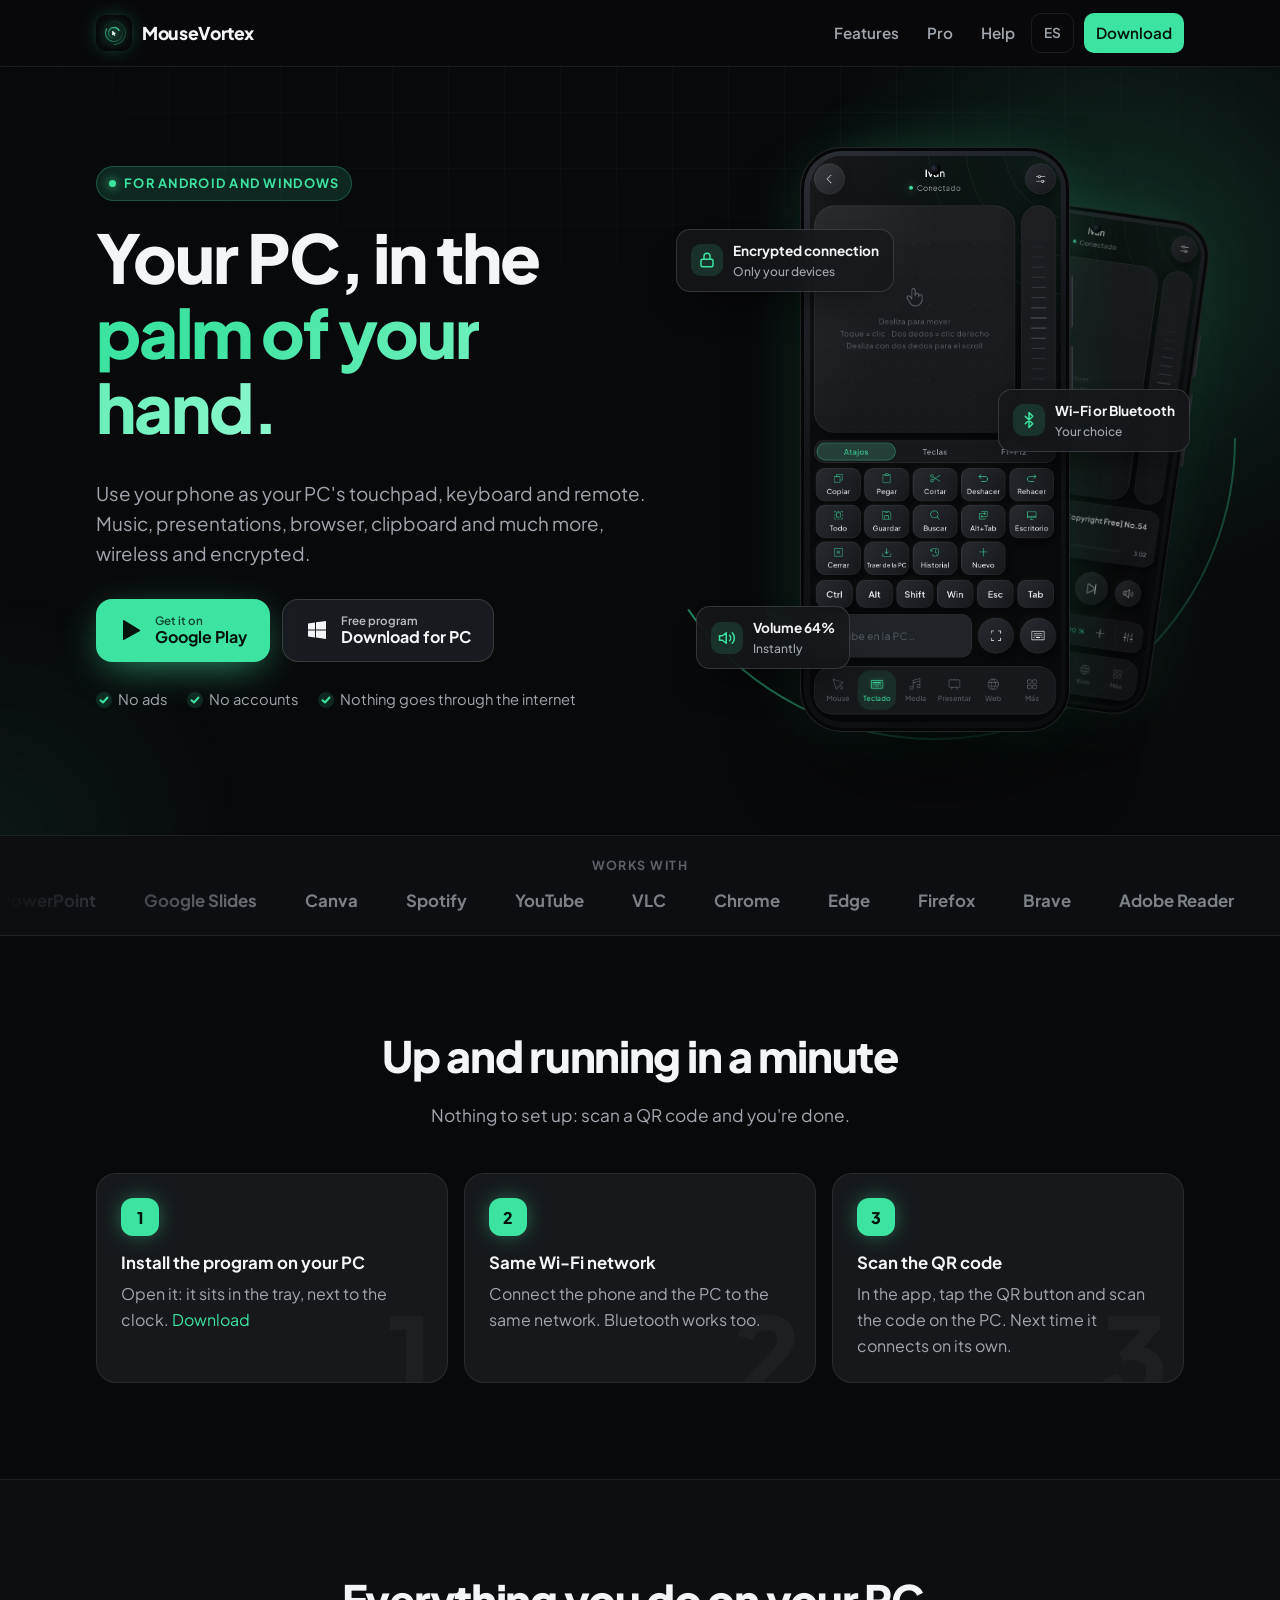
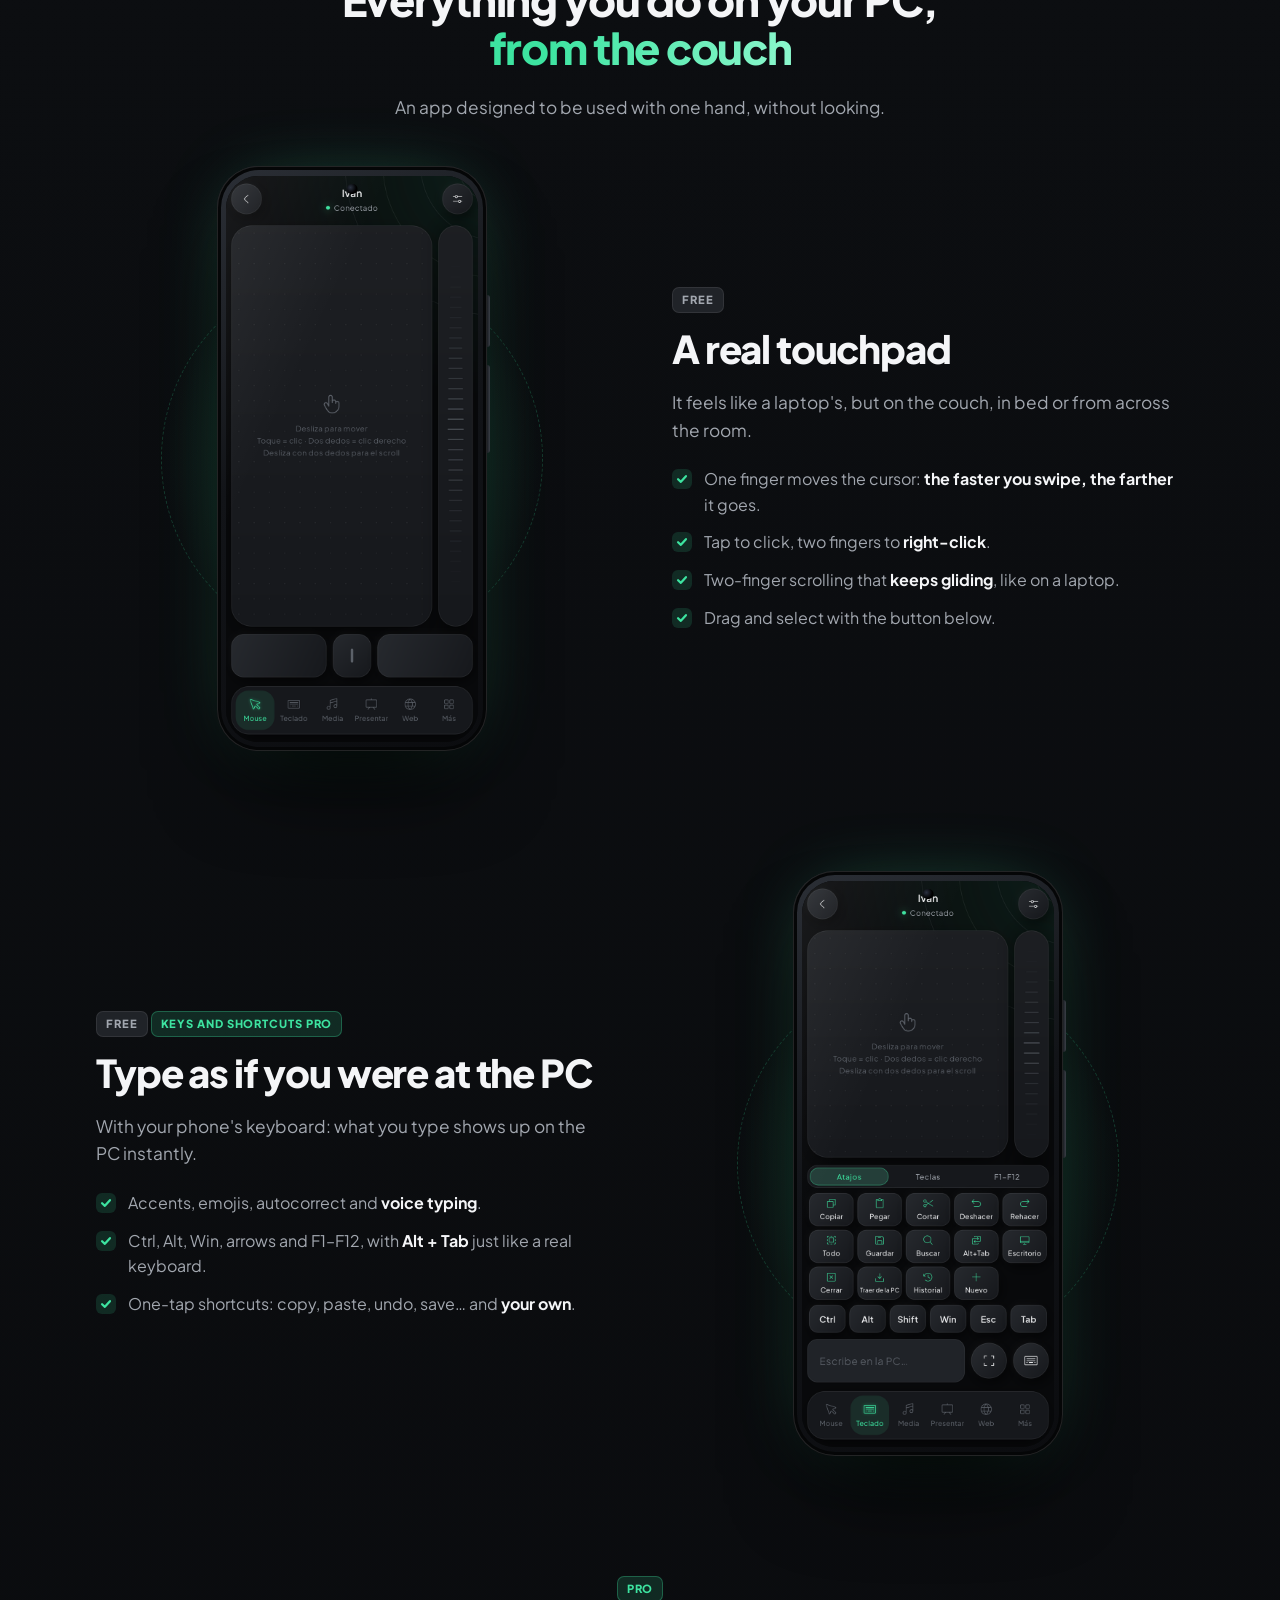
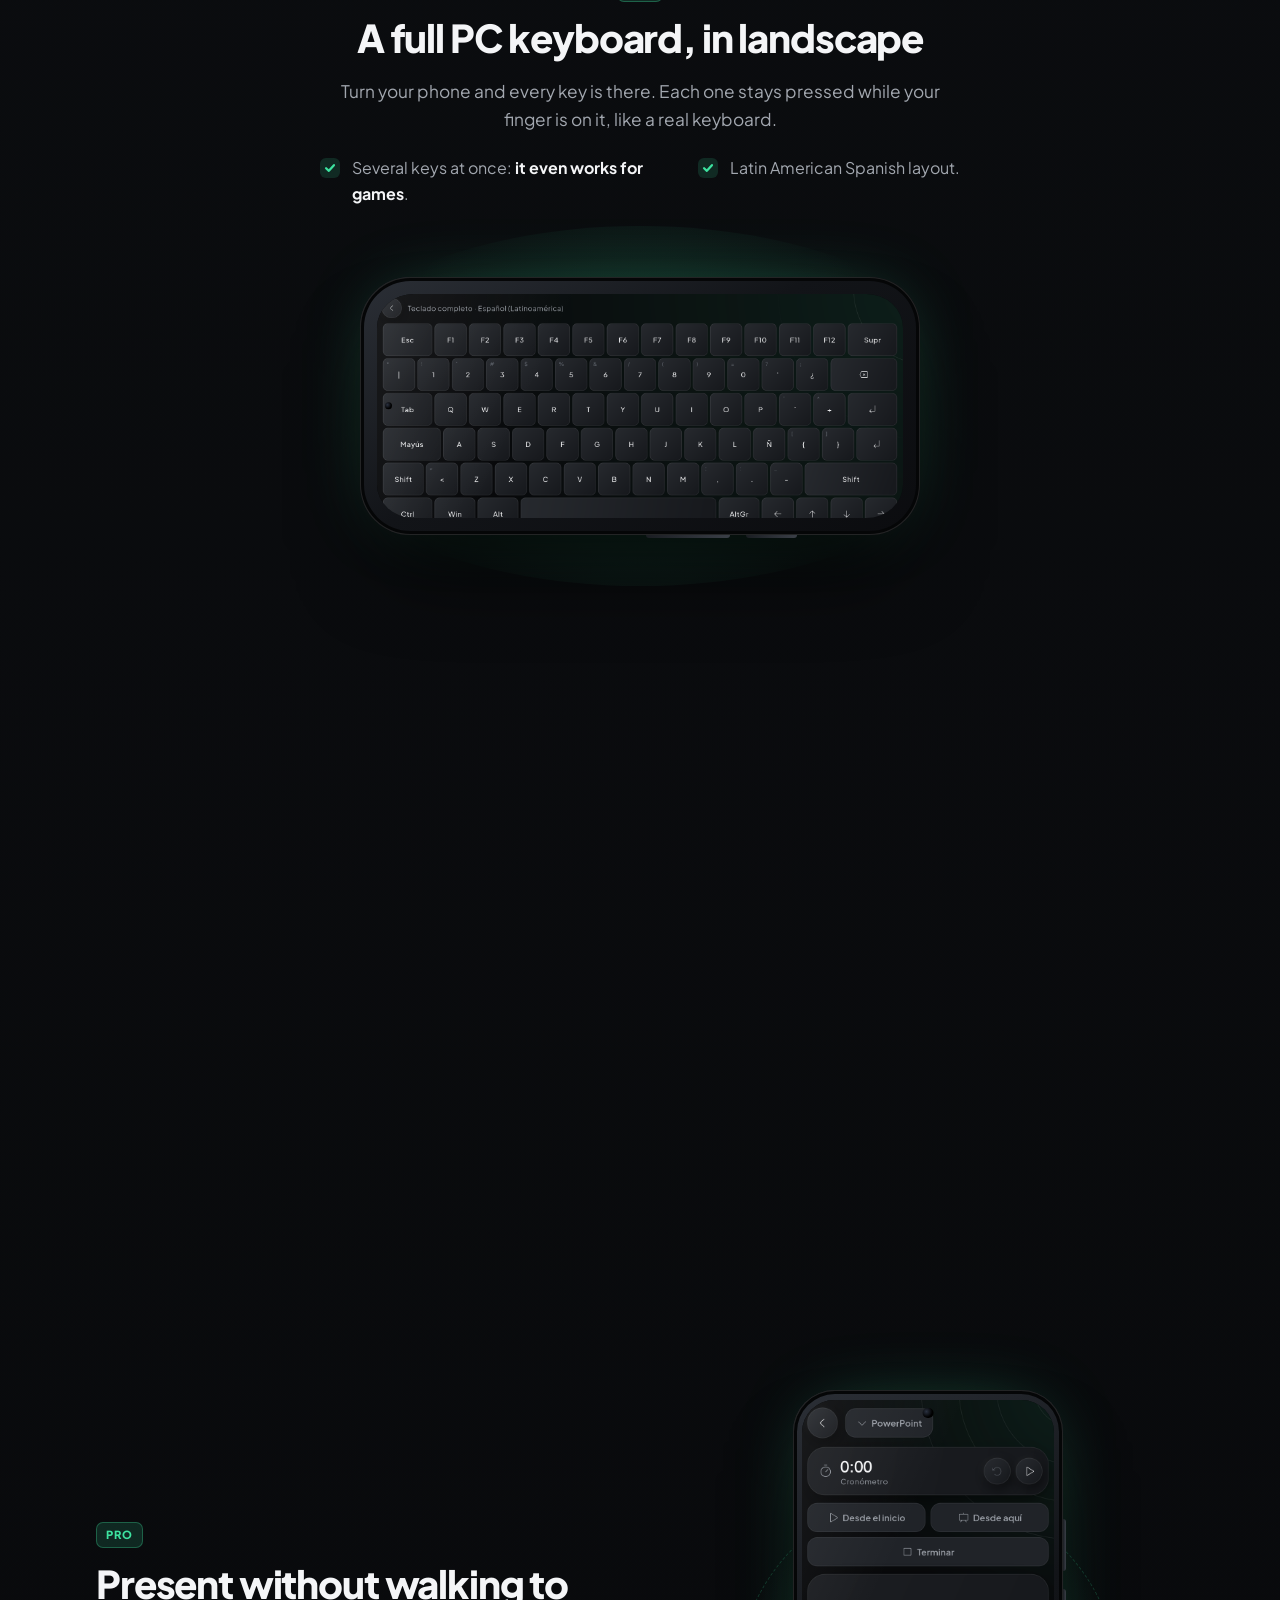
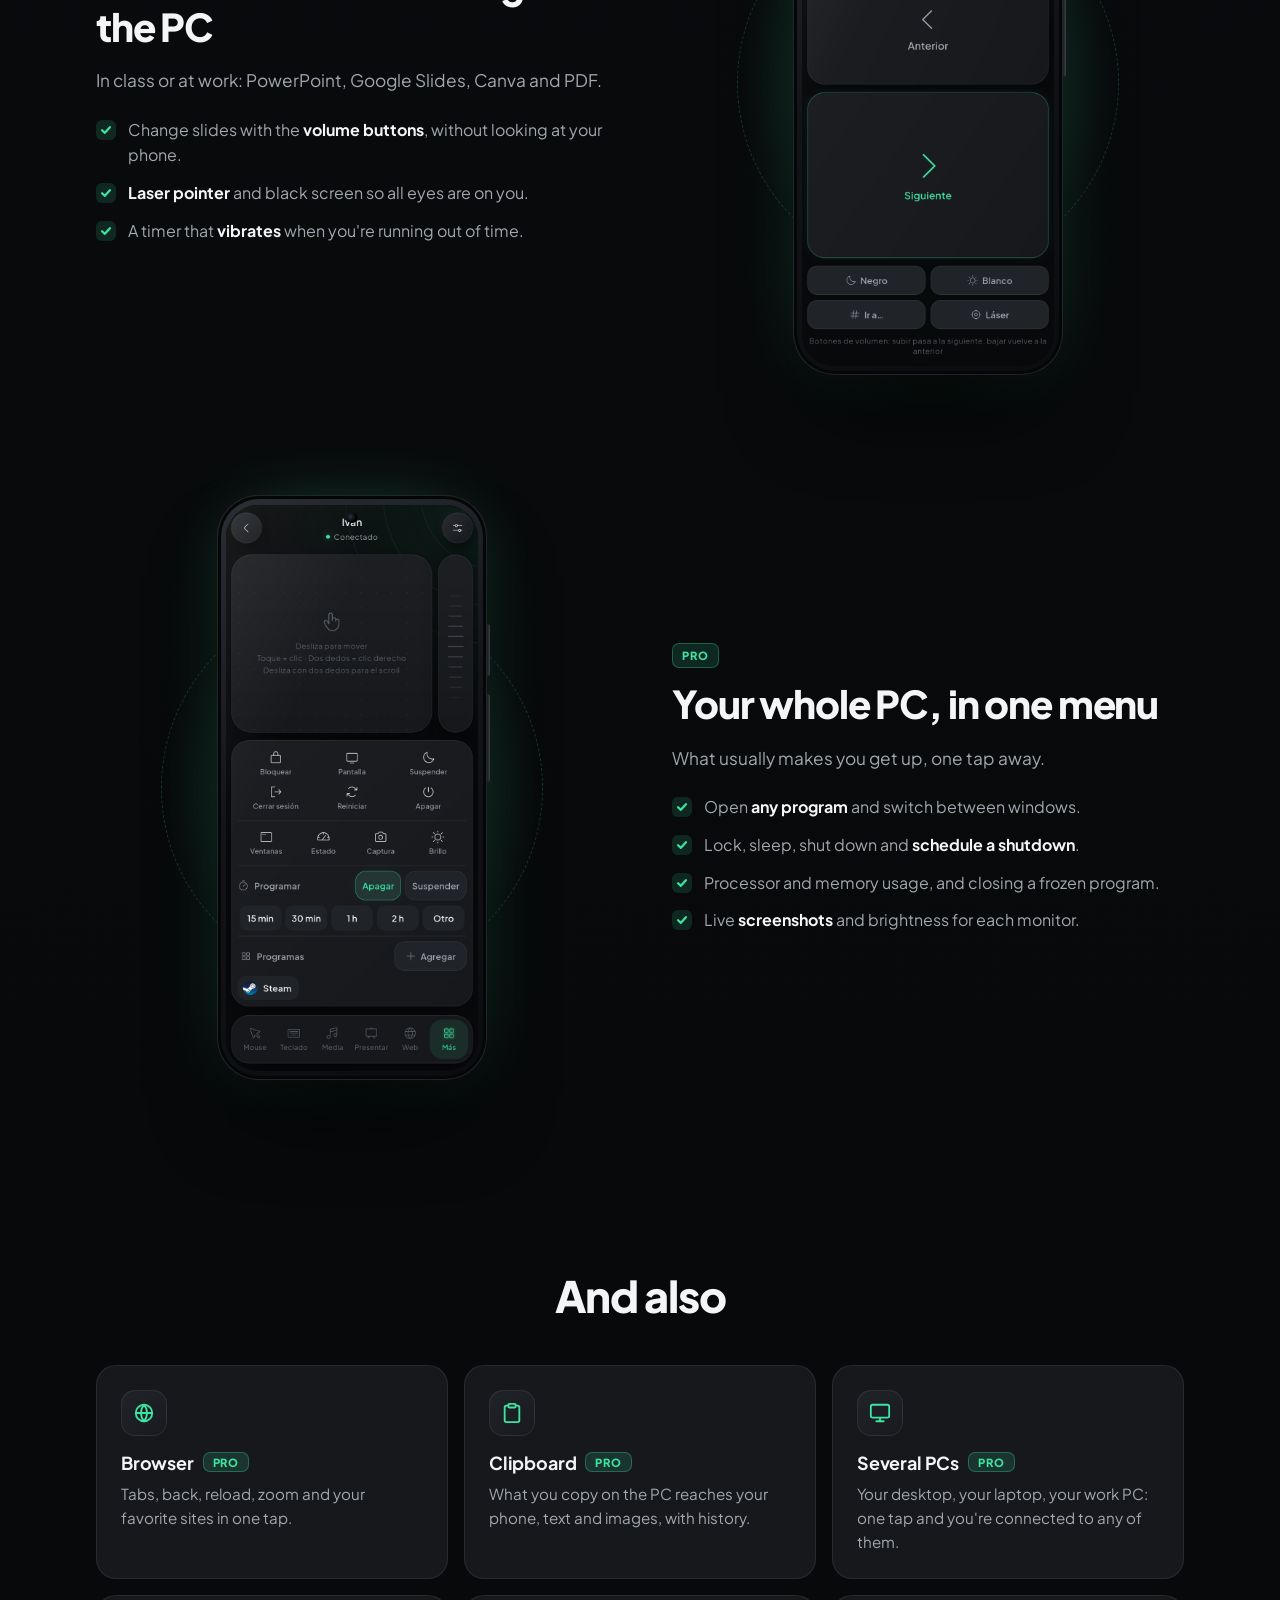
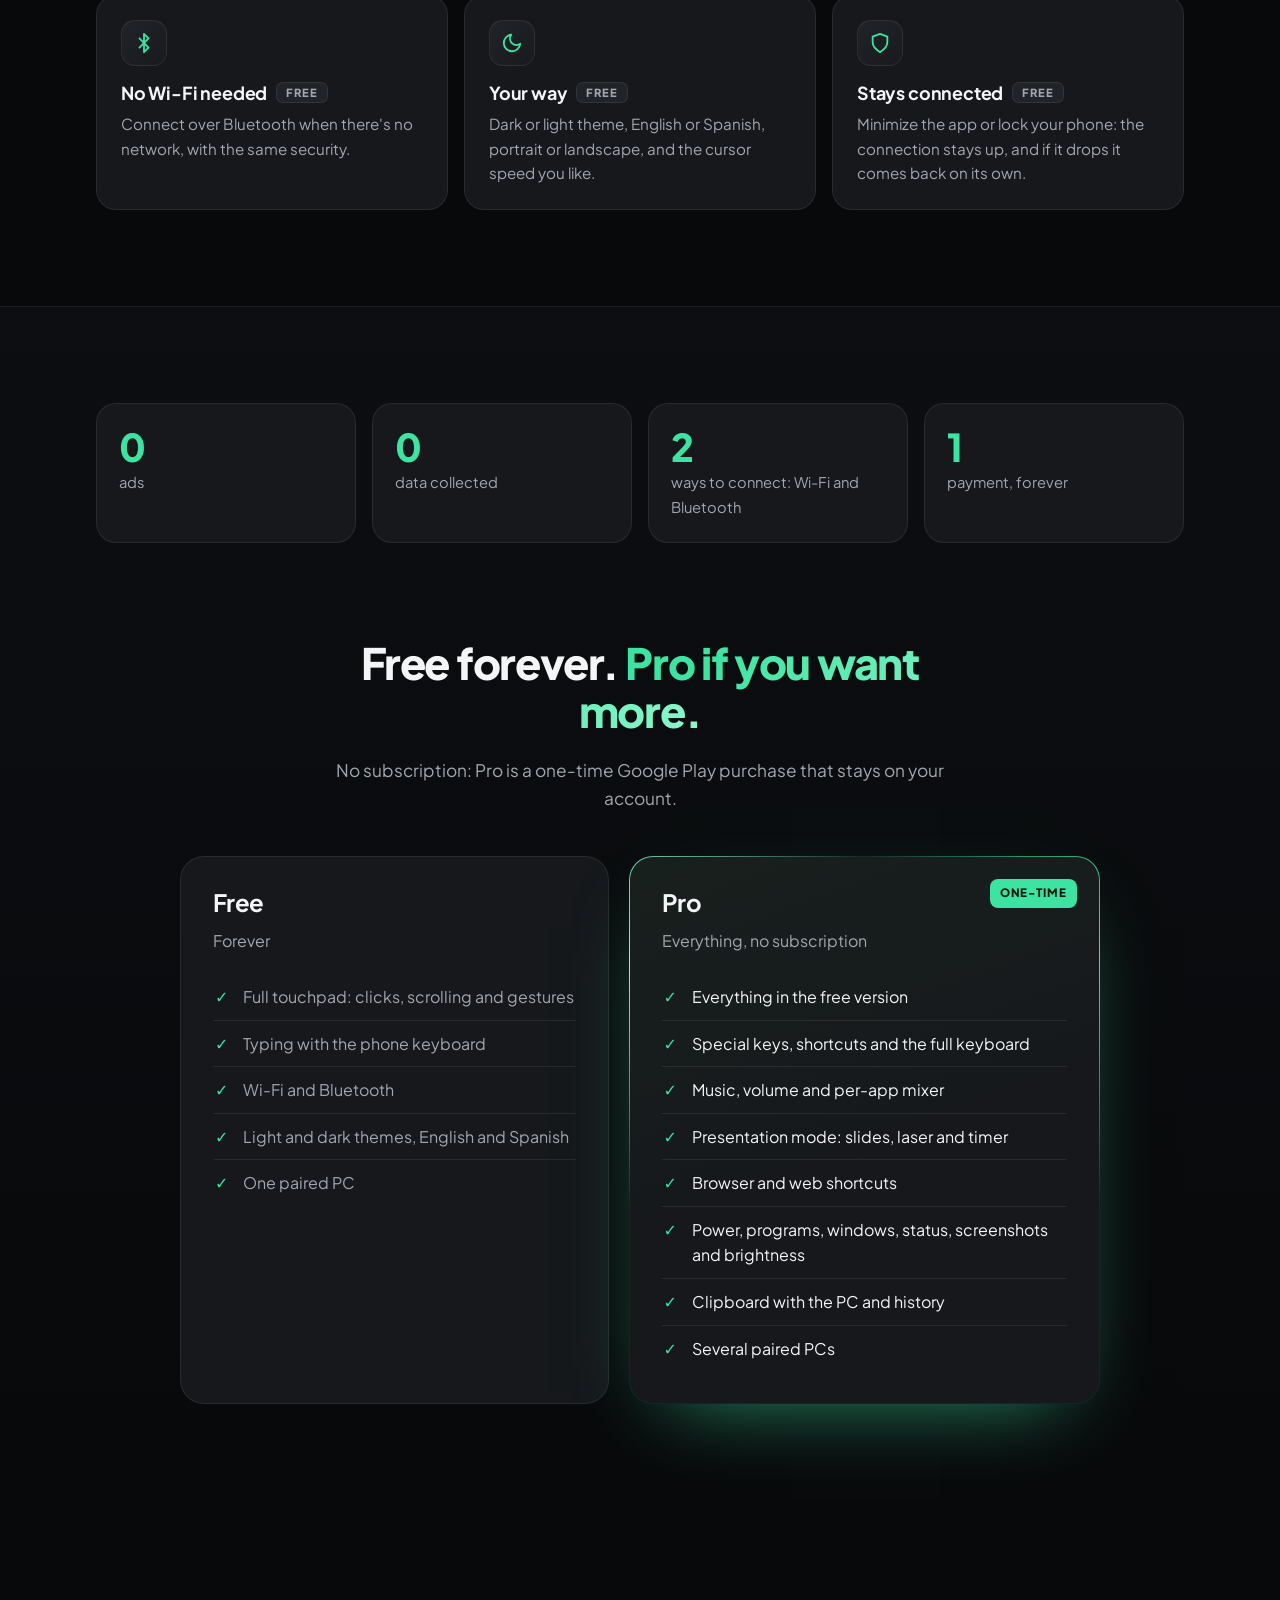
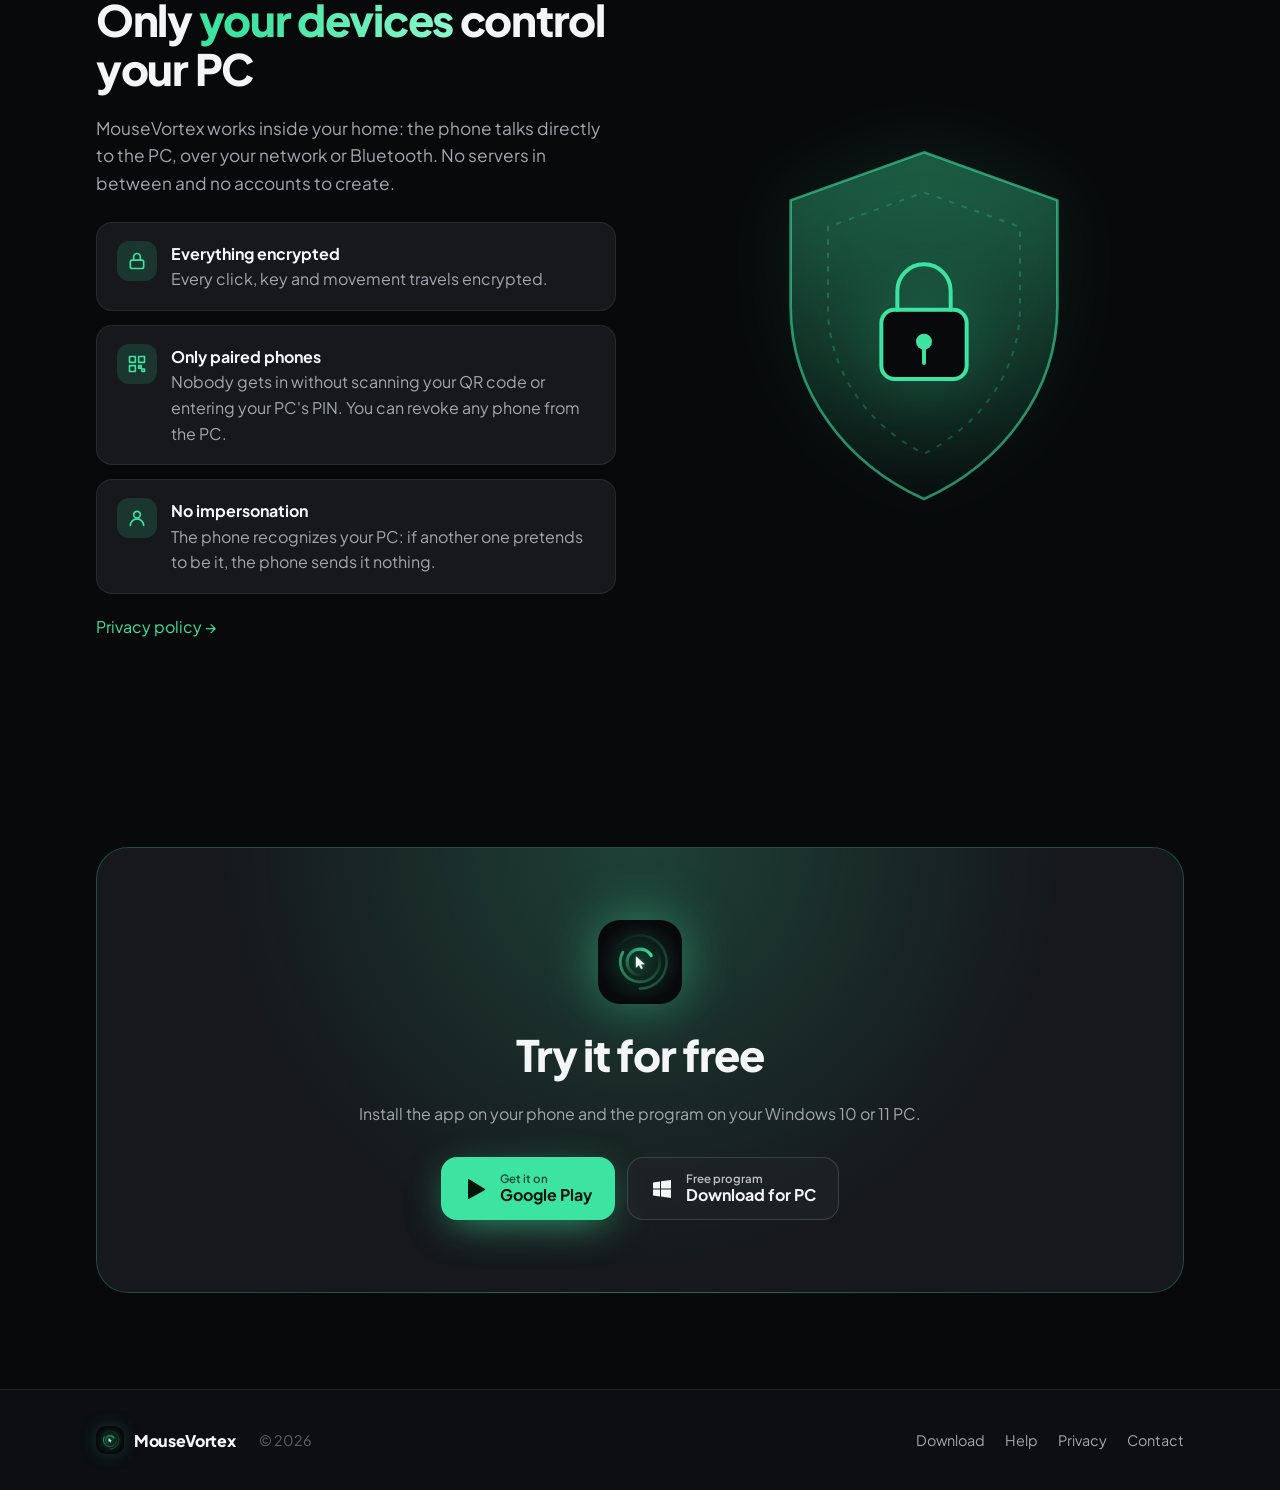
==== commit 07604afe: "Web: email de soporte tecnovortexcta@gmail.com Co-Authored-By: Claude Opus 5.5 <noreply@anthropic.co" ====
--- a/en/index.html
+++ b/en/index.html
@@ -405,7 +405,7 @@
         <a href="download.html">Download</a>
         <a href="help.html">Help</a>
         <a href="privacy.html">Privacy</a>
-        <a href="mailto:TU-CORREO@gmail.com">Contact</a>
+        <a href="mailto:tecnovortexcta@gmail.com">Contact</a>
       </nav>
     </div>
   </footer>
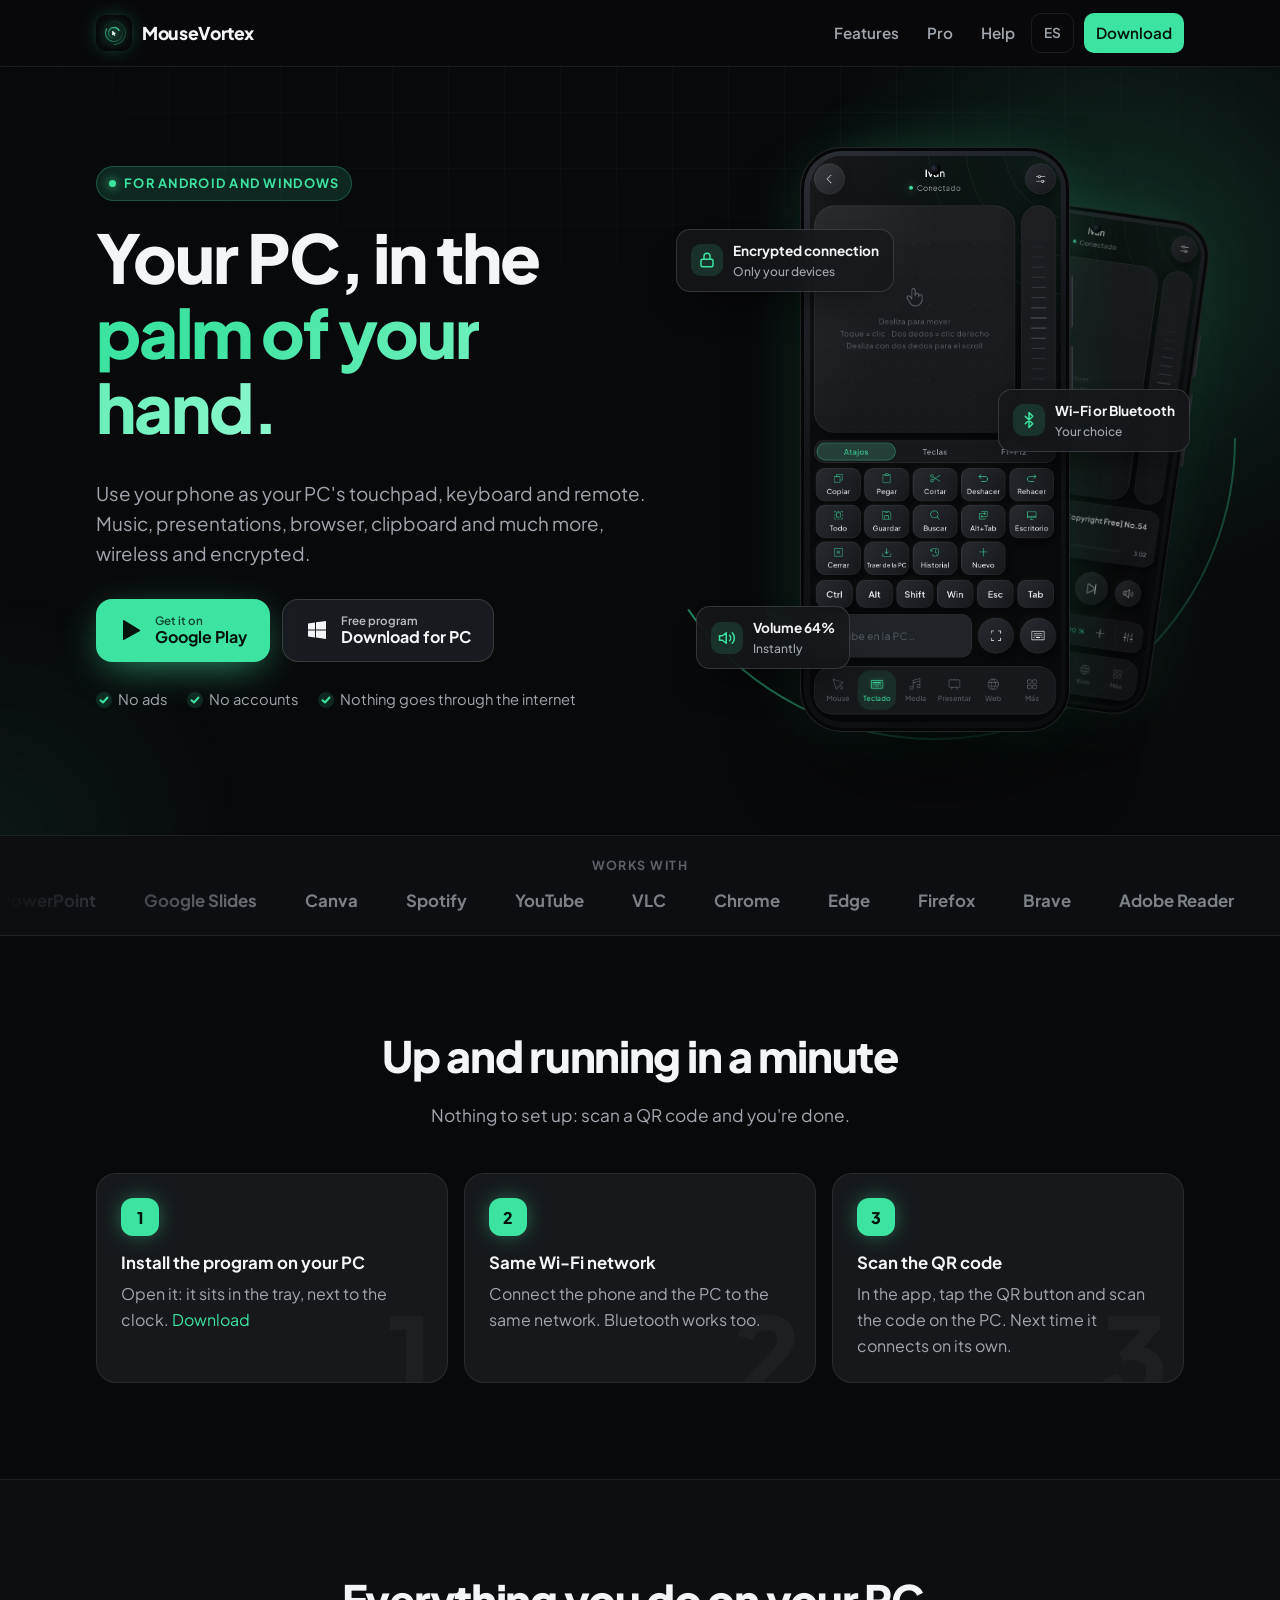
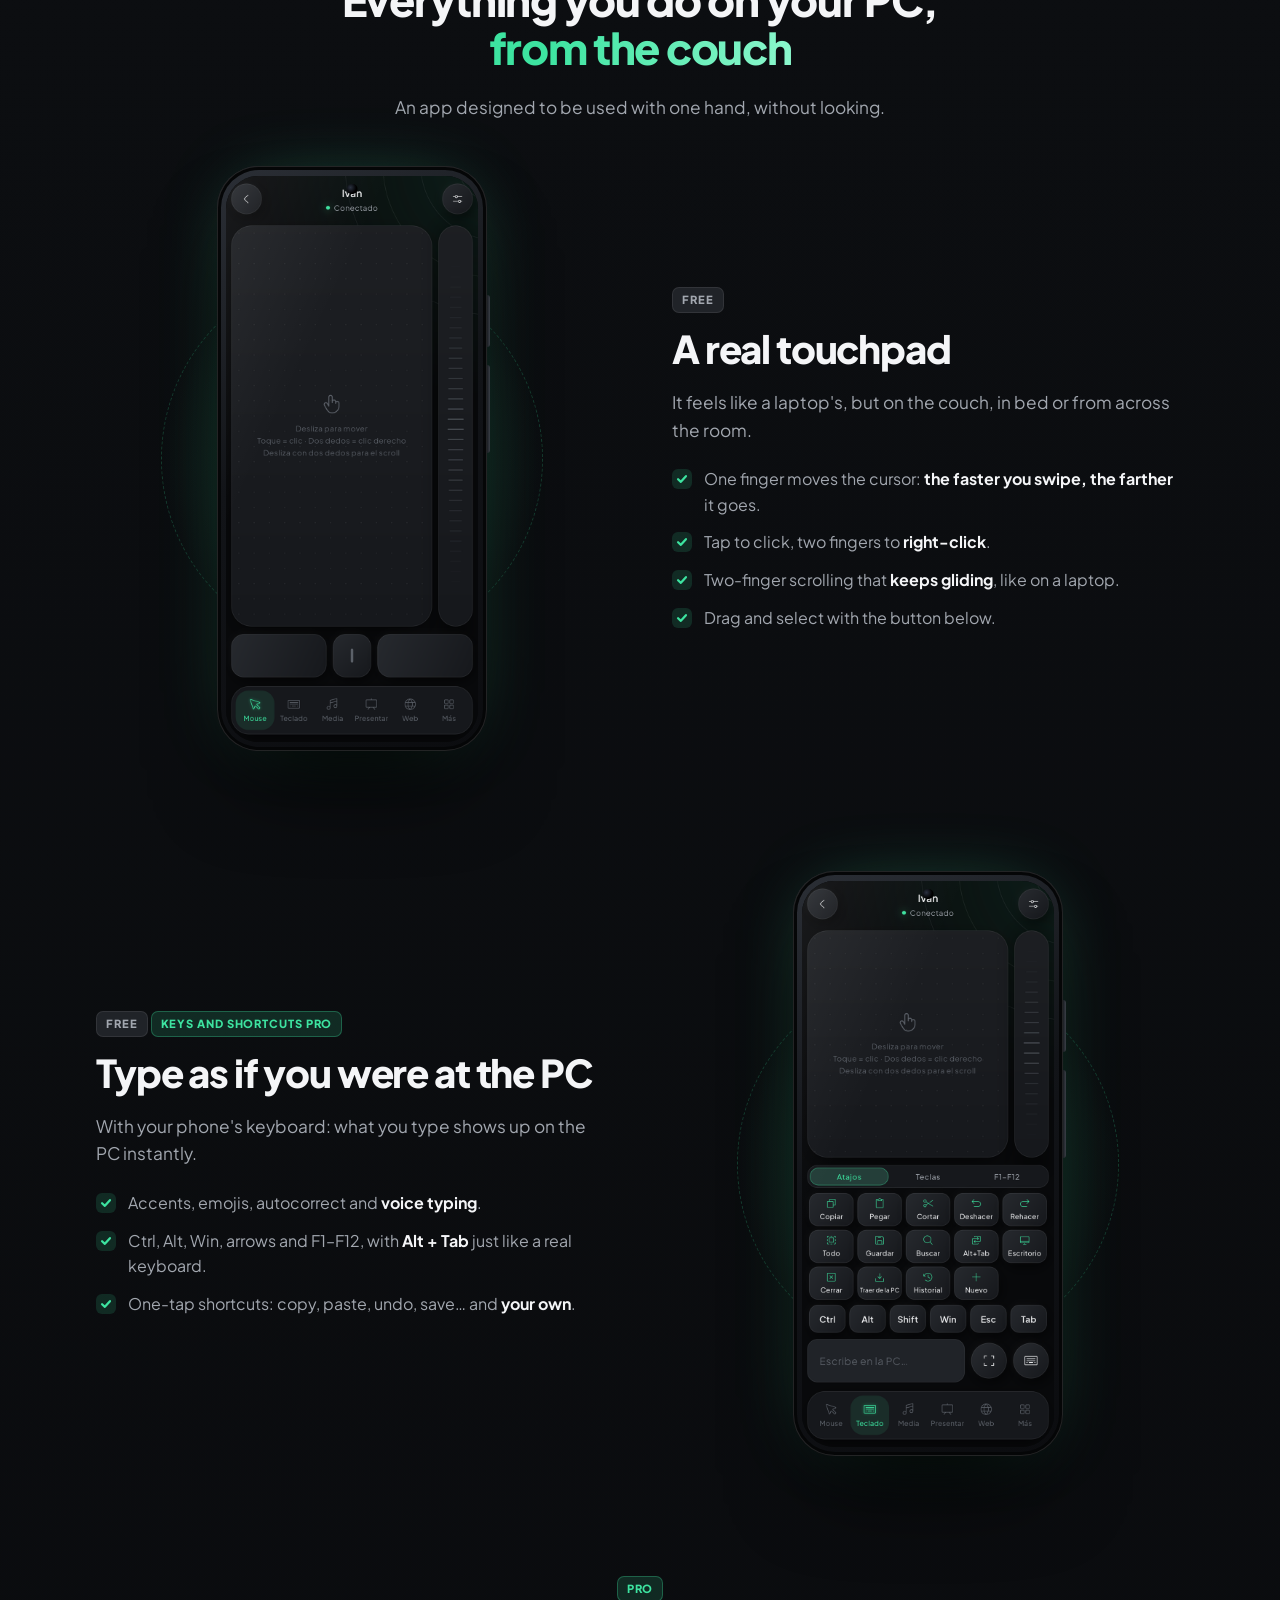
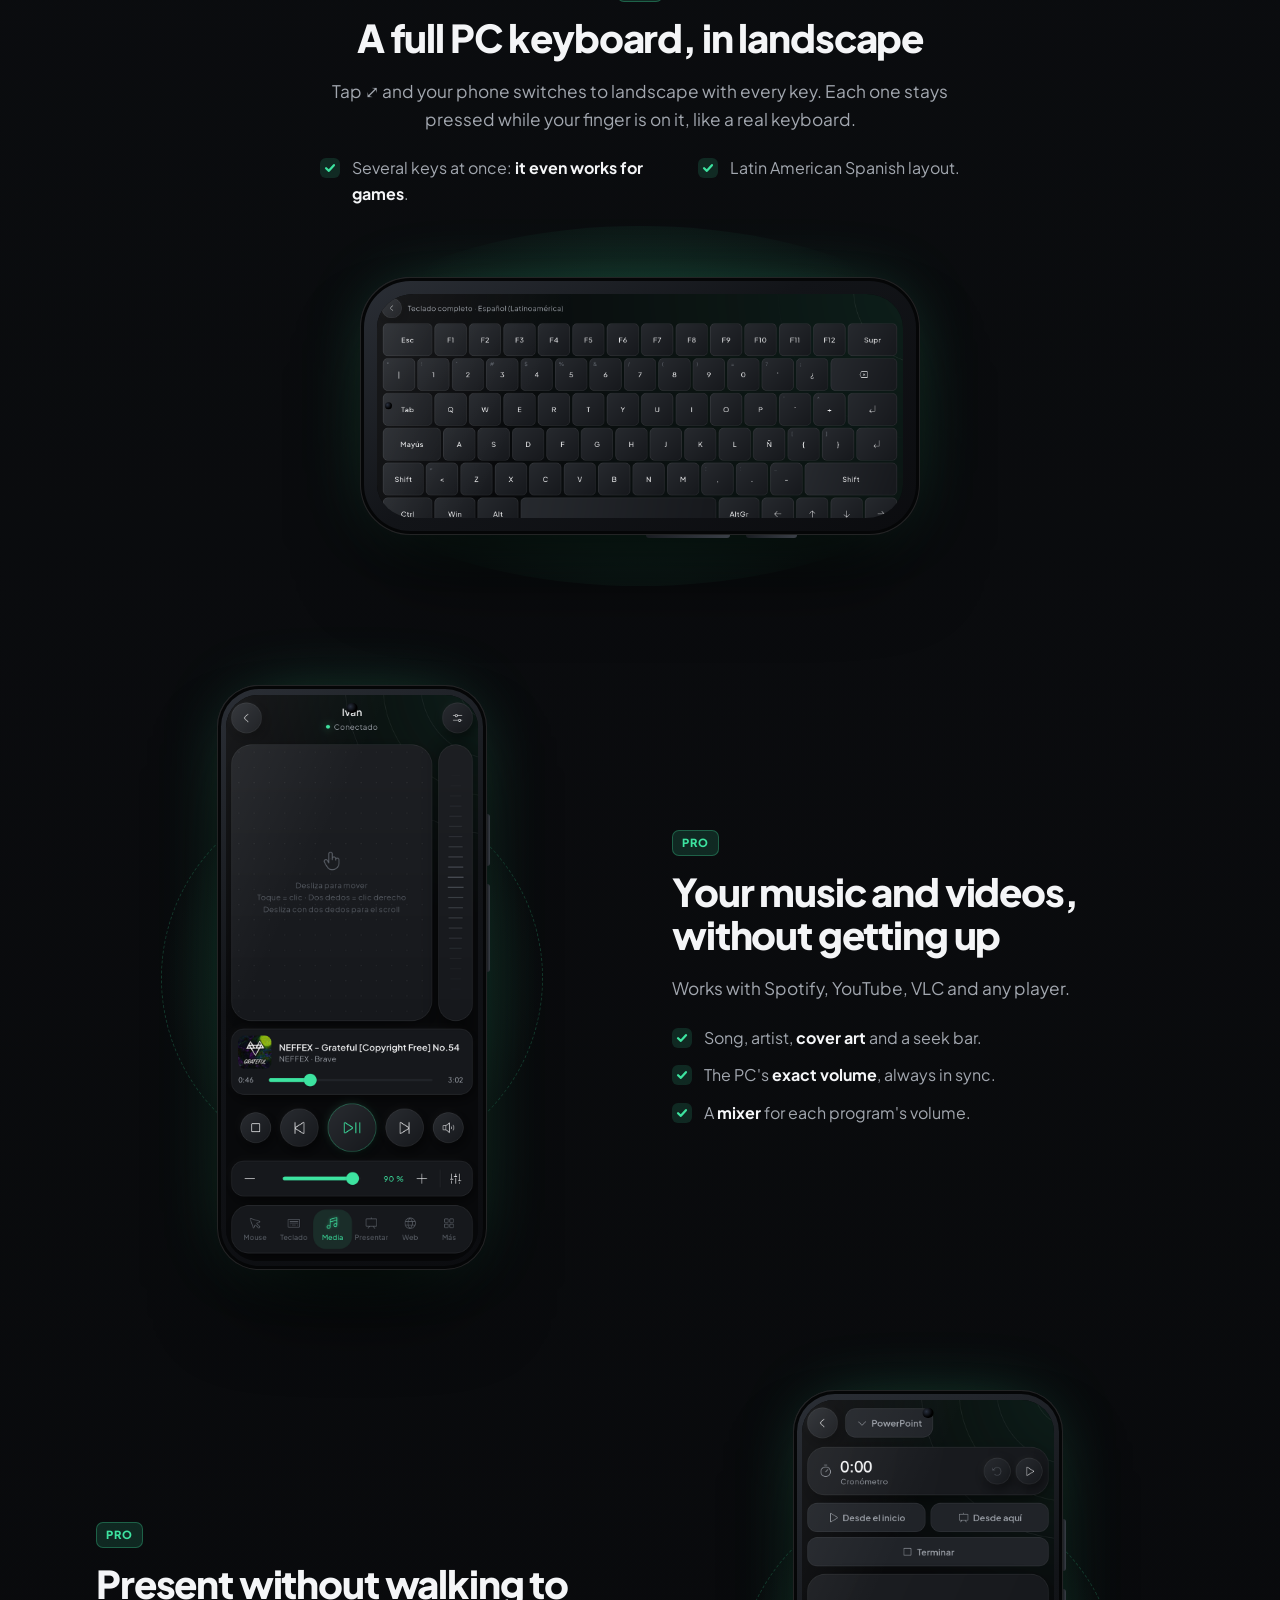
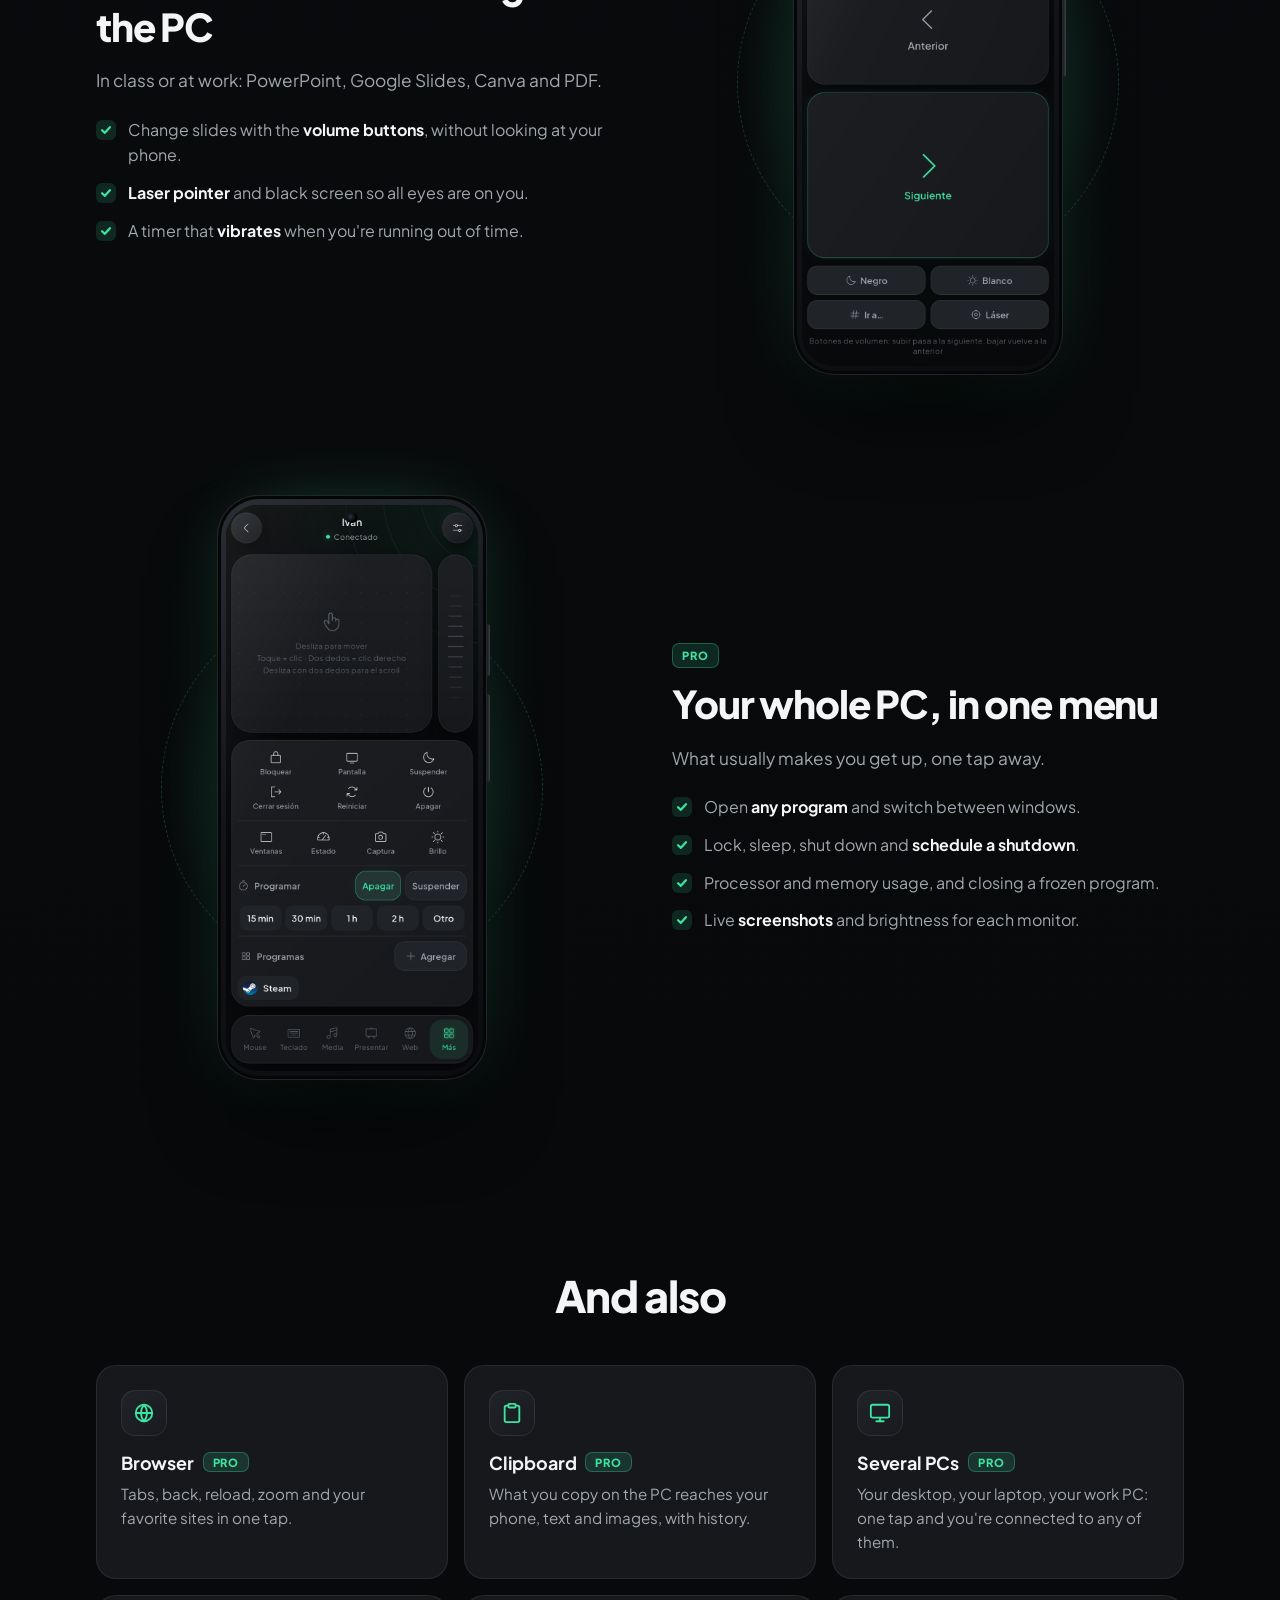
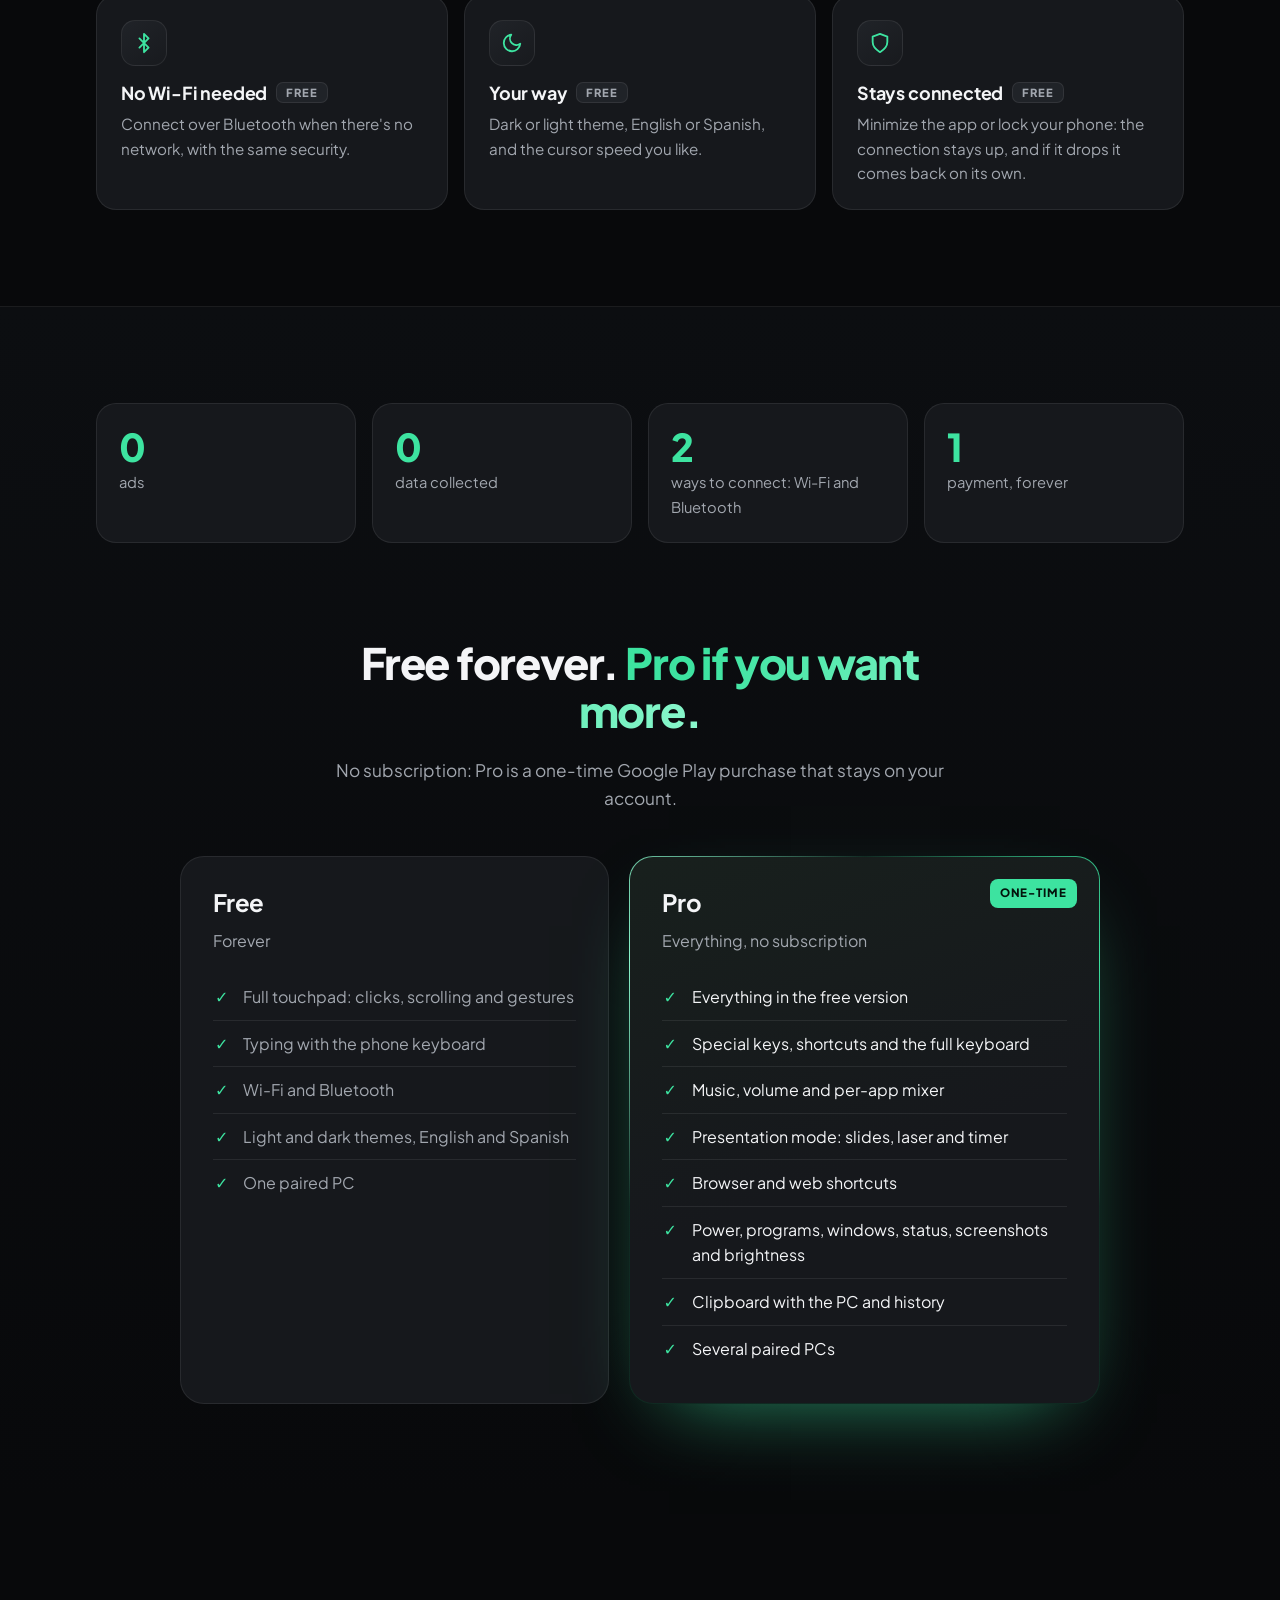
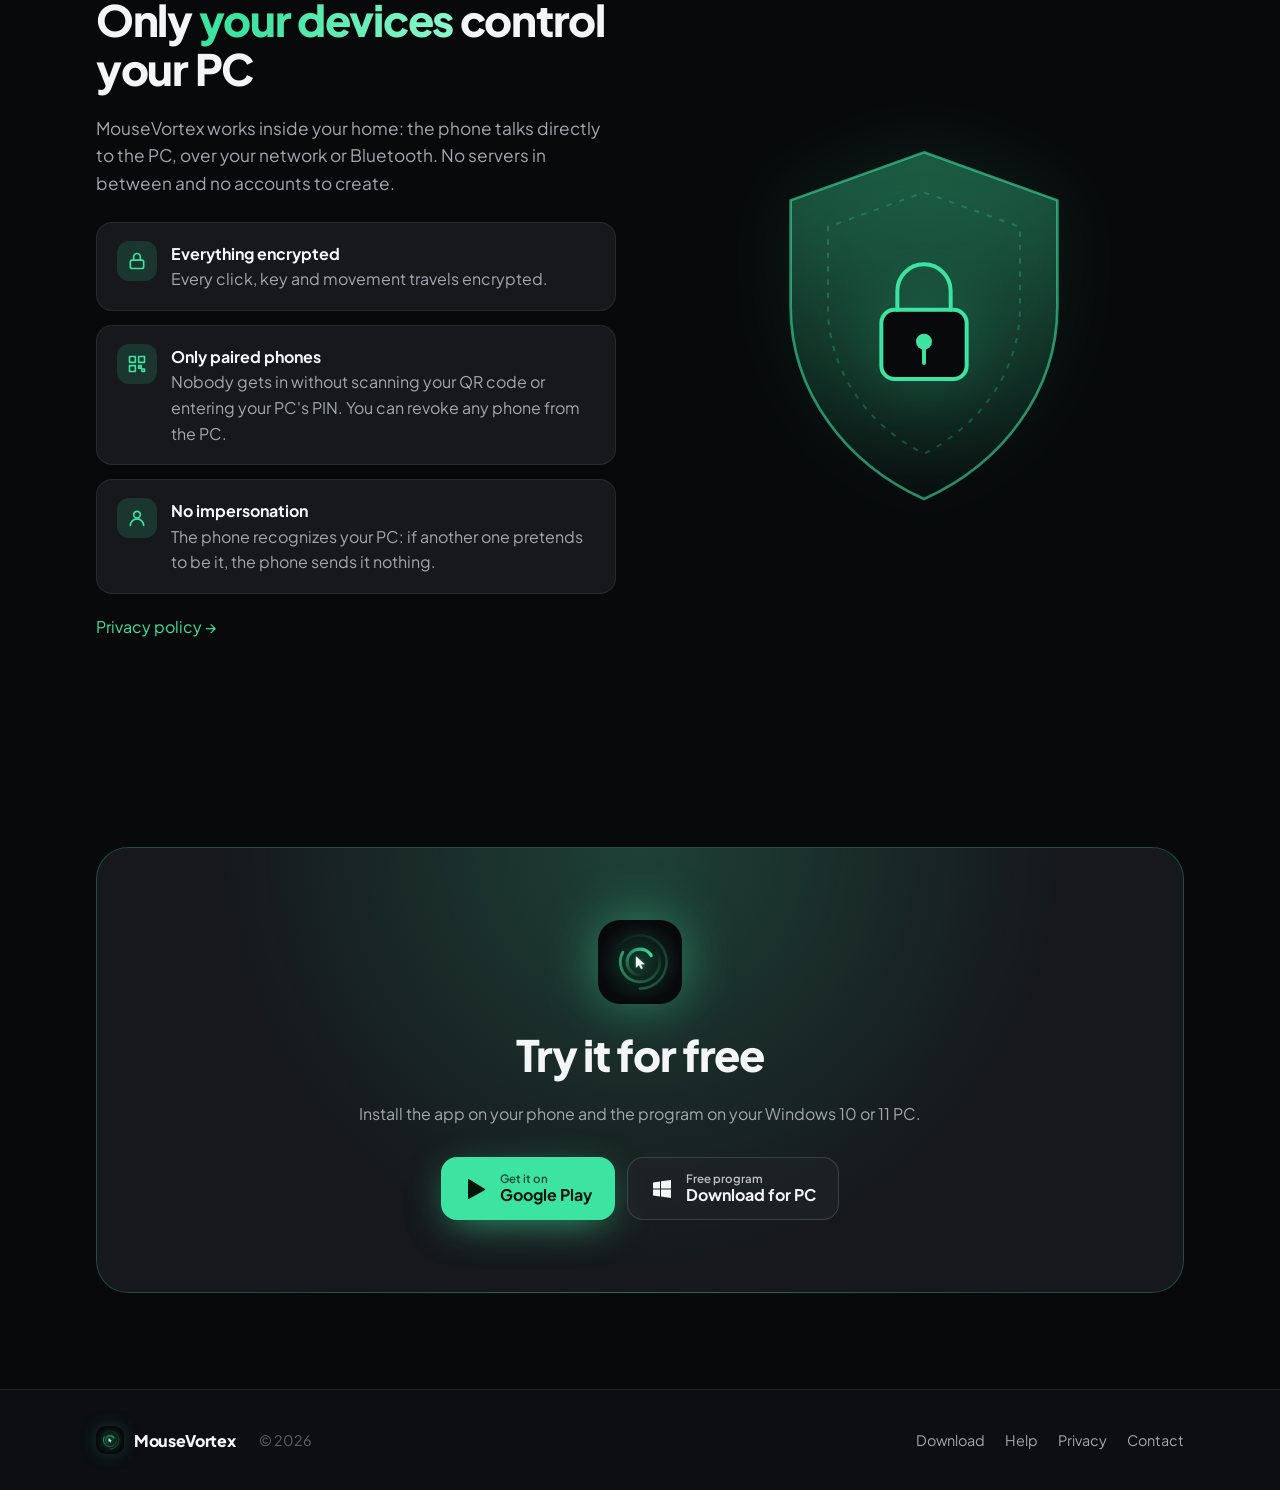
==== commit cf5a104b: "App siempre en vertical; solo el teclado completo va en horizontal Se quita el diseño horizontal del" ====
--- a/en/index.html
+++ b/en/index.html
@@ -178,7 +178,7 @@
             <div class="feature-text reveal">
               <span class="tag pro">PRO</span>
               <h2>A full PC keyboard, in landscape</h2>
-              <p>Turn your phone and every key is there. Each one stays pressed while your finger is on it, like a real keyboard.</p>
+              <p>Tap ⤢ and your phone switches to landscape with every key. Each one stays pressed while your finger is on it, like a real keyboard.</p>
               <ul>
                 <li><span>Several keys at once: <strong>it even works for games</strong>.</span></li>
                 <li><span>Latin American Spanish layout.</span></li>
@@ -290,7 +290,7 @@
           <div class="card reveal d1">
             <div class="icon"><svg viewBox="0 0 24 24" fill="none" stroke="currentColor" stroke-width="2" stroke-linecap="round" stroke-linejoin="round"><path d="M21 12.8A9 9 0 1 1 11.2 3a7 7 0 0 0 9.8 9.8z"/></svg></div>
             <h3>Your way <span class="tag free">FREE</span></h3>
-            <p>Dark or light theme, English or Spanish, portrait or landscape, and the cursor speed you like.</p>
+            <p>Dark or light theme, English or Spanish, and the cursor speed you like.</p>
           </div>
           <div class="card reveal d2">
             <div class="icon"><svg viewBox="0 0 24 24" fill="none" stroke="currentColor" stroke-width="2" stroke-linecap="round" stroke-linejoin="round"><path d="M12 22c5-3 8-6.5 8-11V5l-8-3-8 3v6c0 4.5 3 8 8 11z"/></svg></div>
--- a/style.css
+++ b/style.css
@@ -25,7 +25,8 @@
 
 * { box-sizing: border-box; }
 
-html { scroll-behavior: smooth; }
+/* Nada se sale por los costados: en celular el body solo no alcanza. */
+html { scroll-behavior: smooth; overflow-x: clip; }
 
 body {
   margin: 0;
@@ -36,6 +37,7 @@
   line-height: 1.6;
   -webkit-font-smoothing: antialiased;
   overflow-x: hidden;
+  overflow-x: clip;
 }
 
 /* Cuadrícula tenue de fondo, como una superficie técnica. */
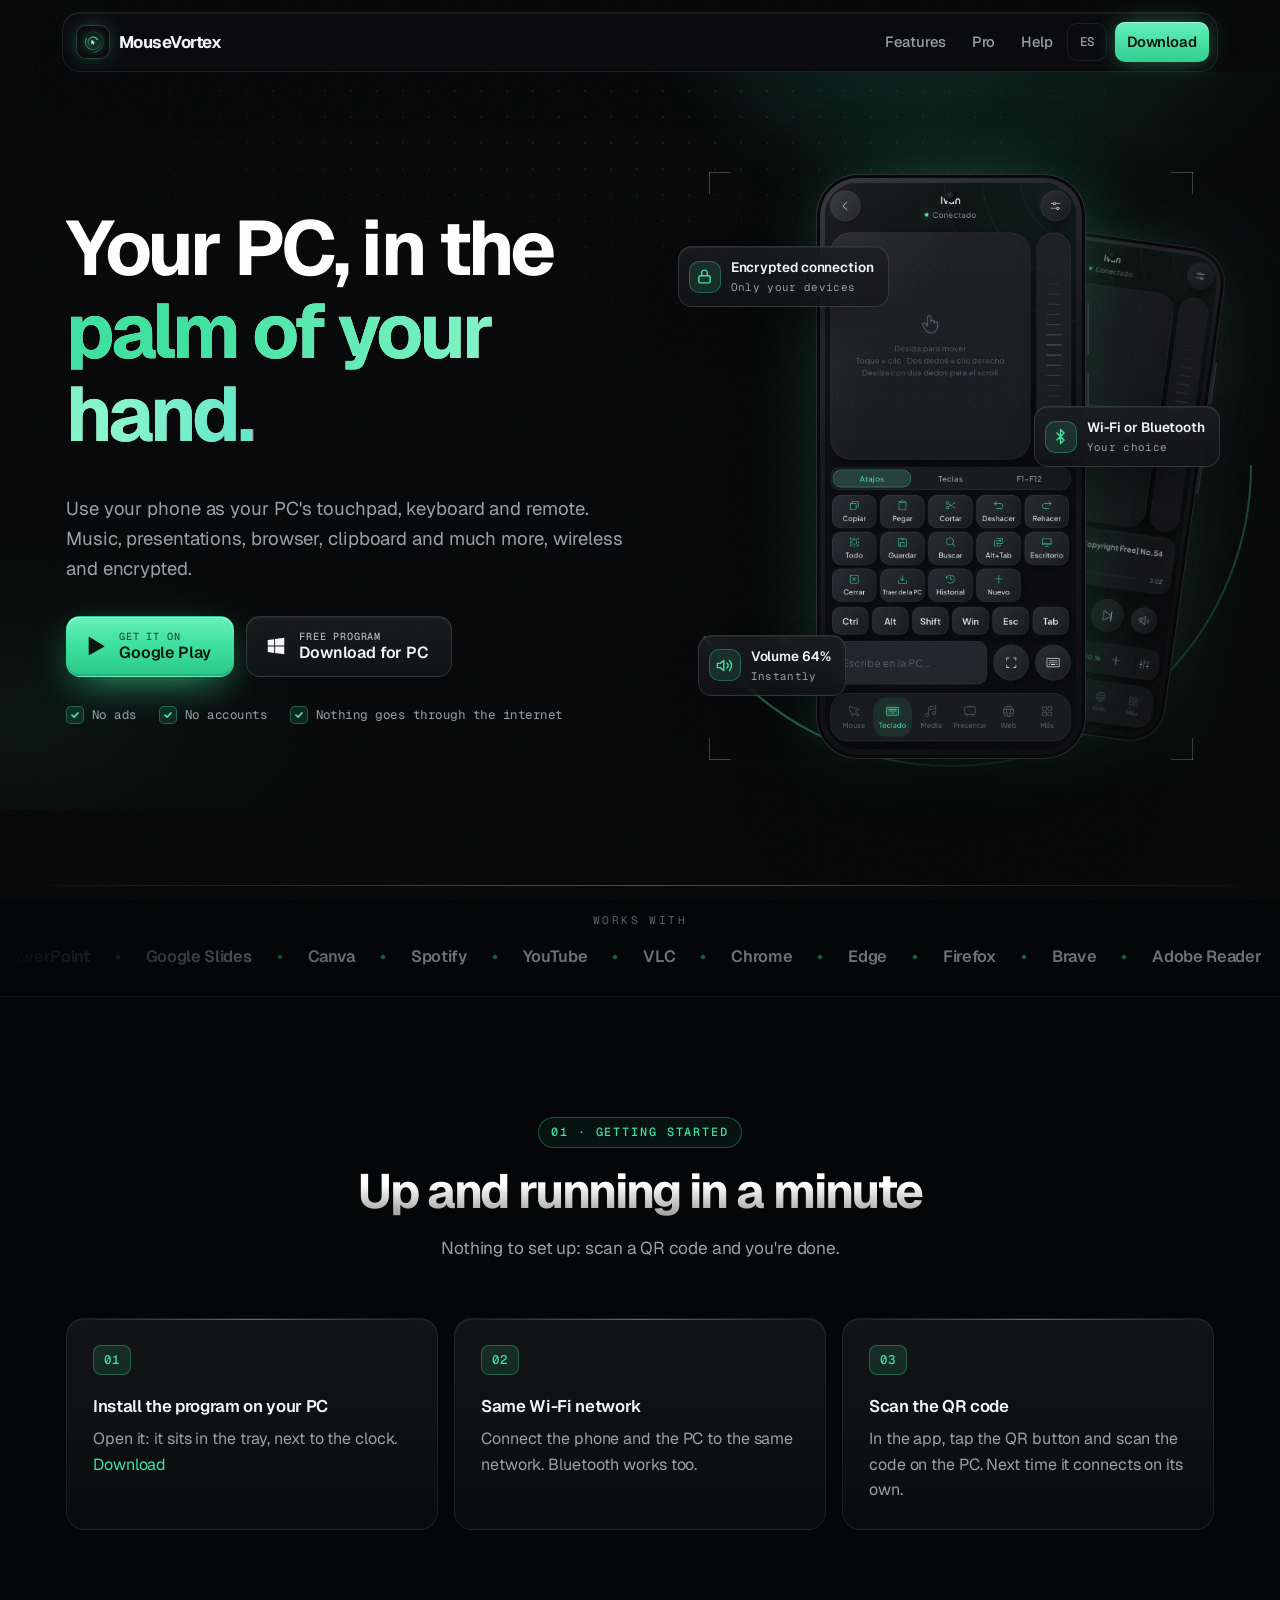
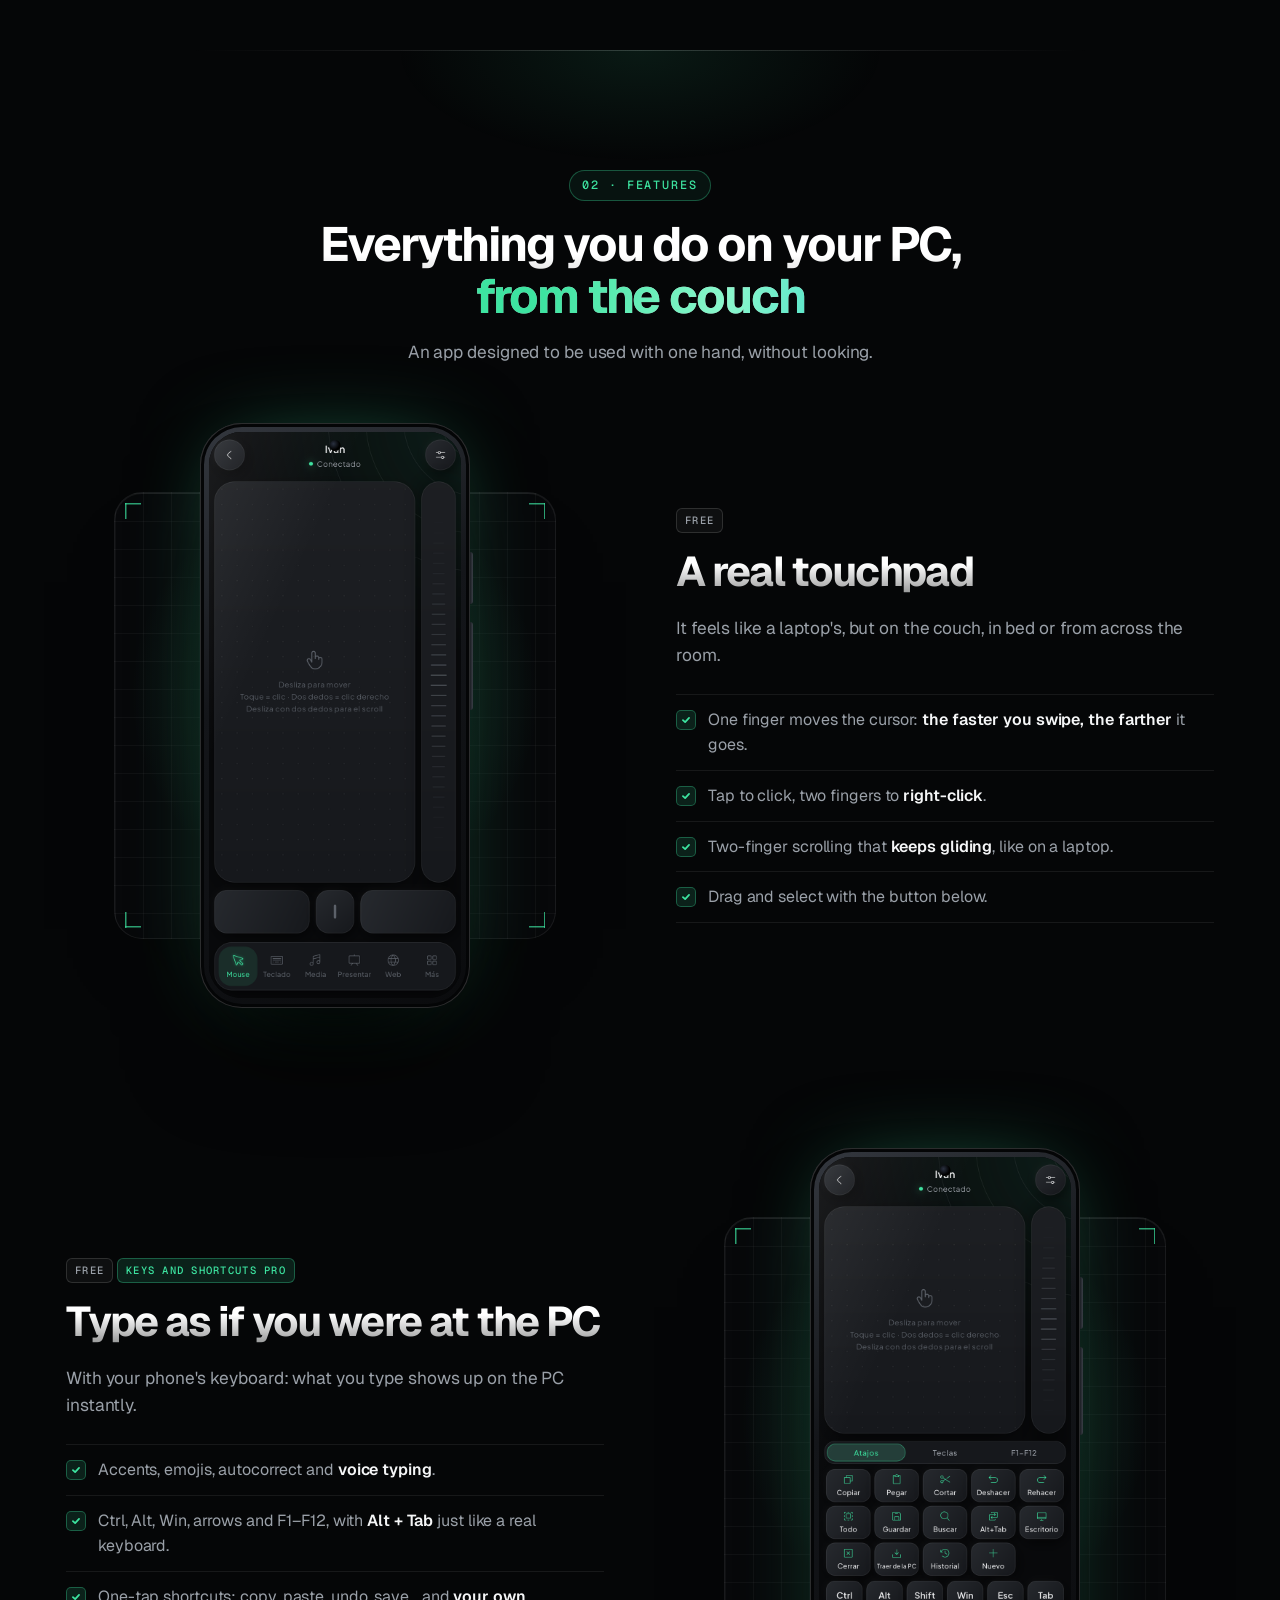
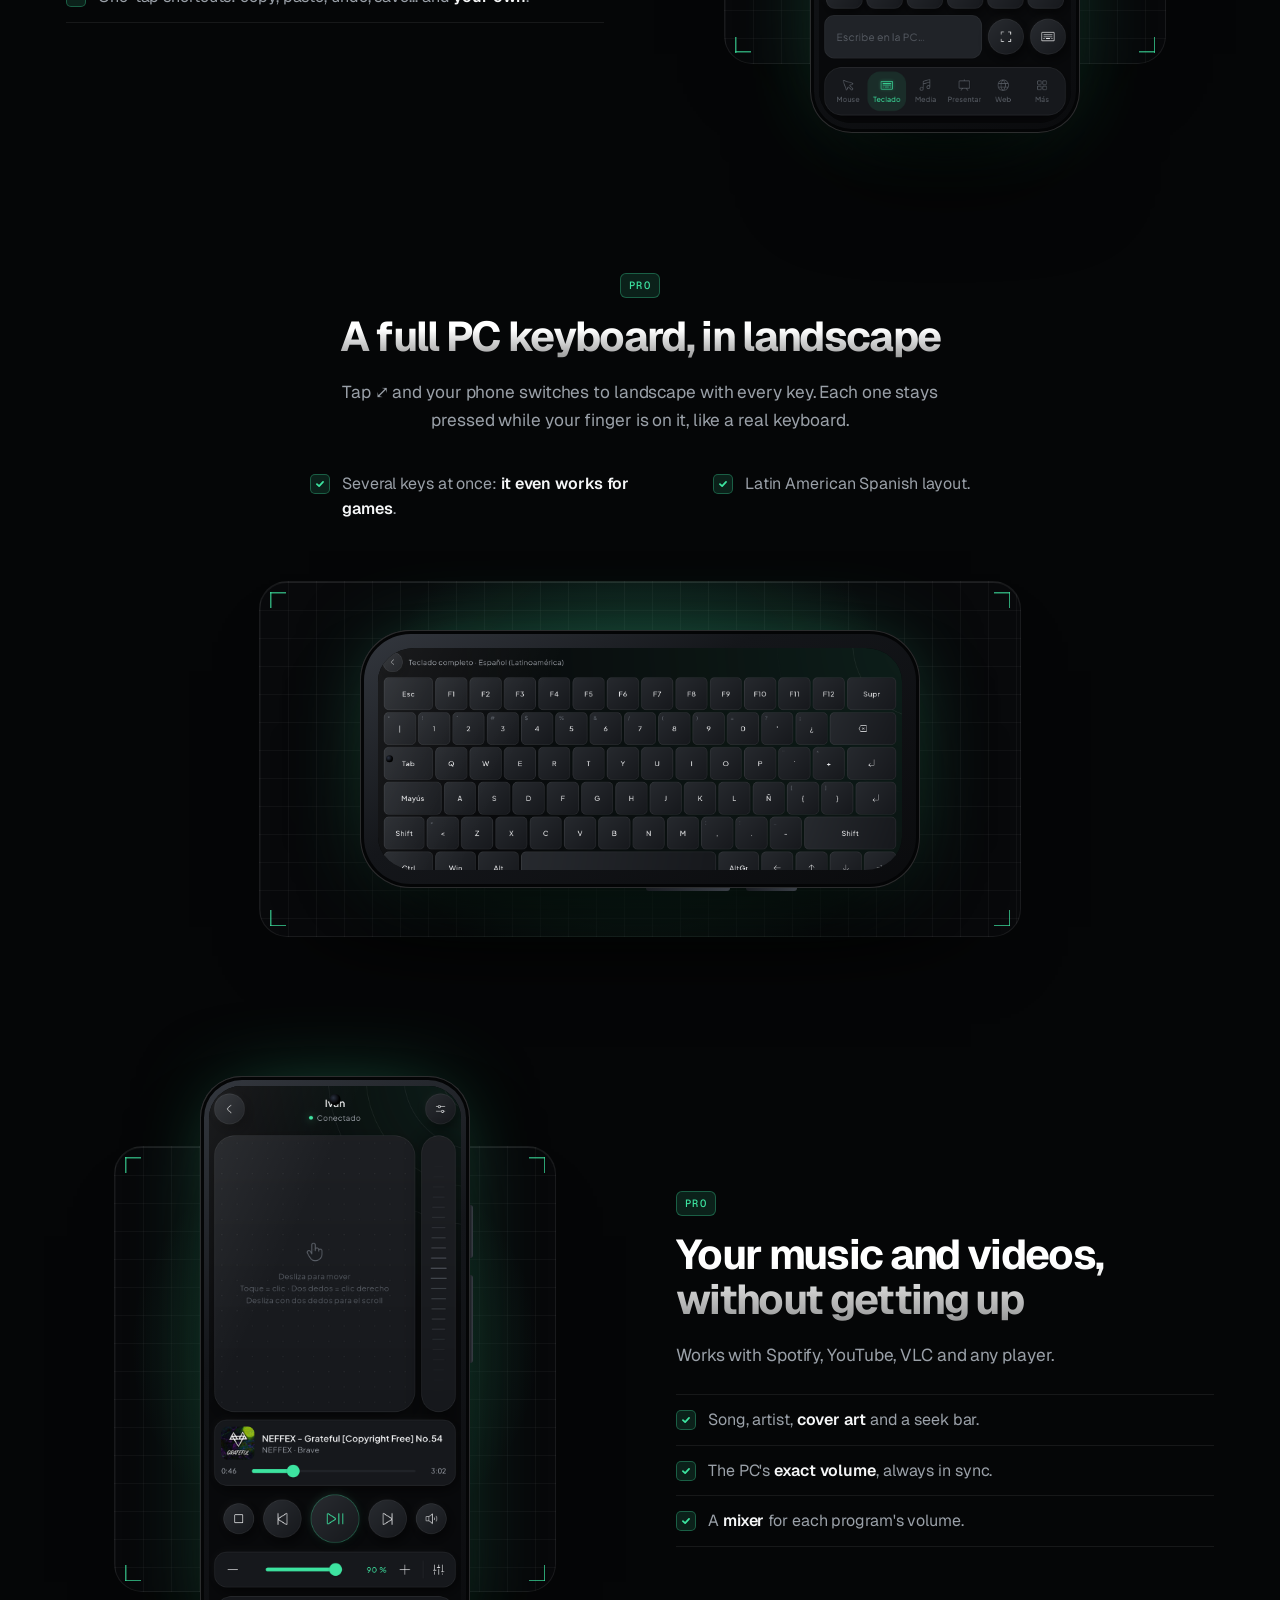
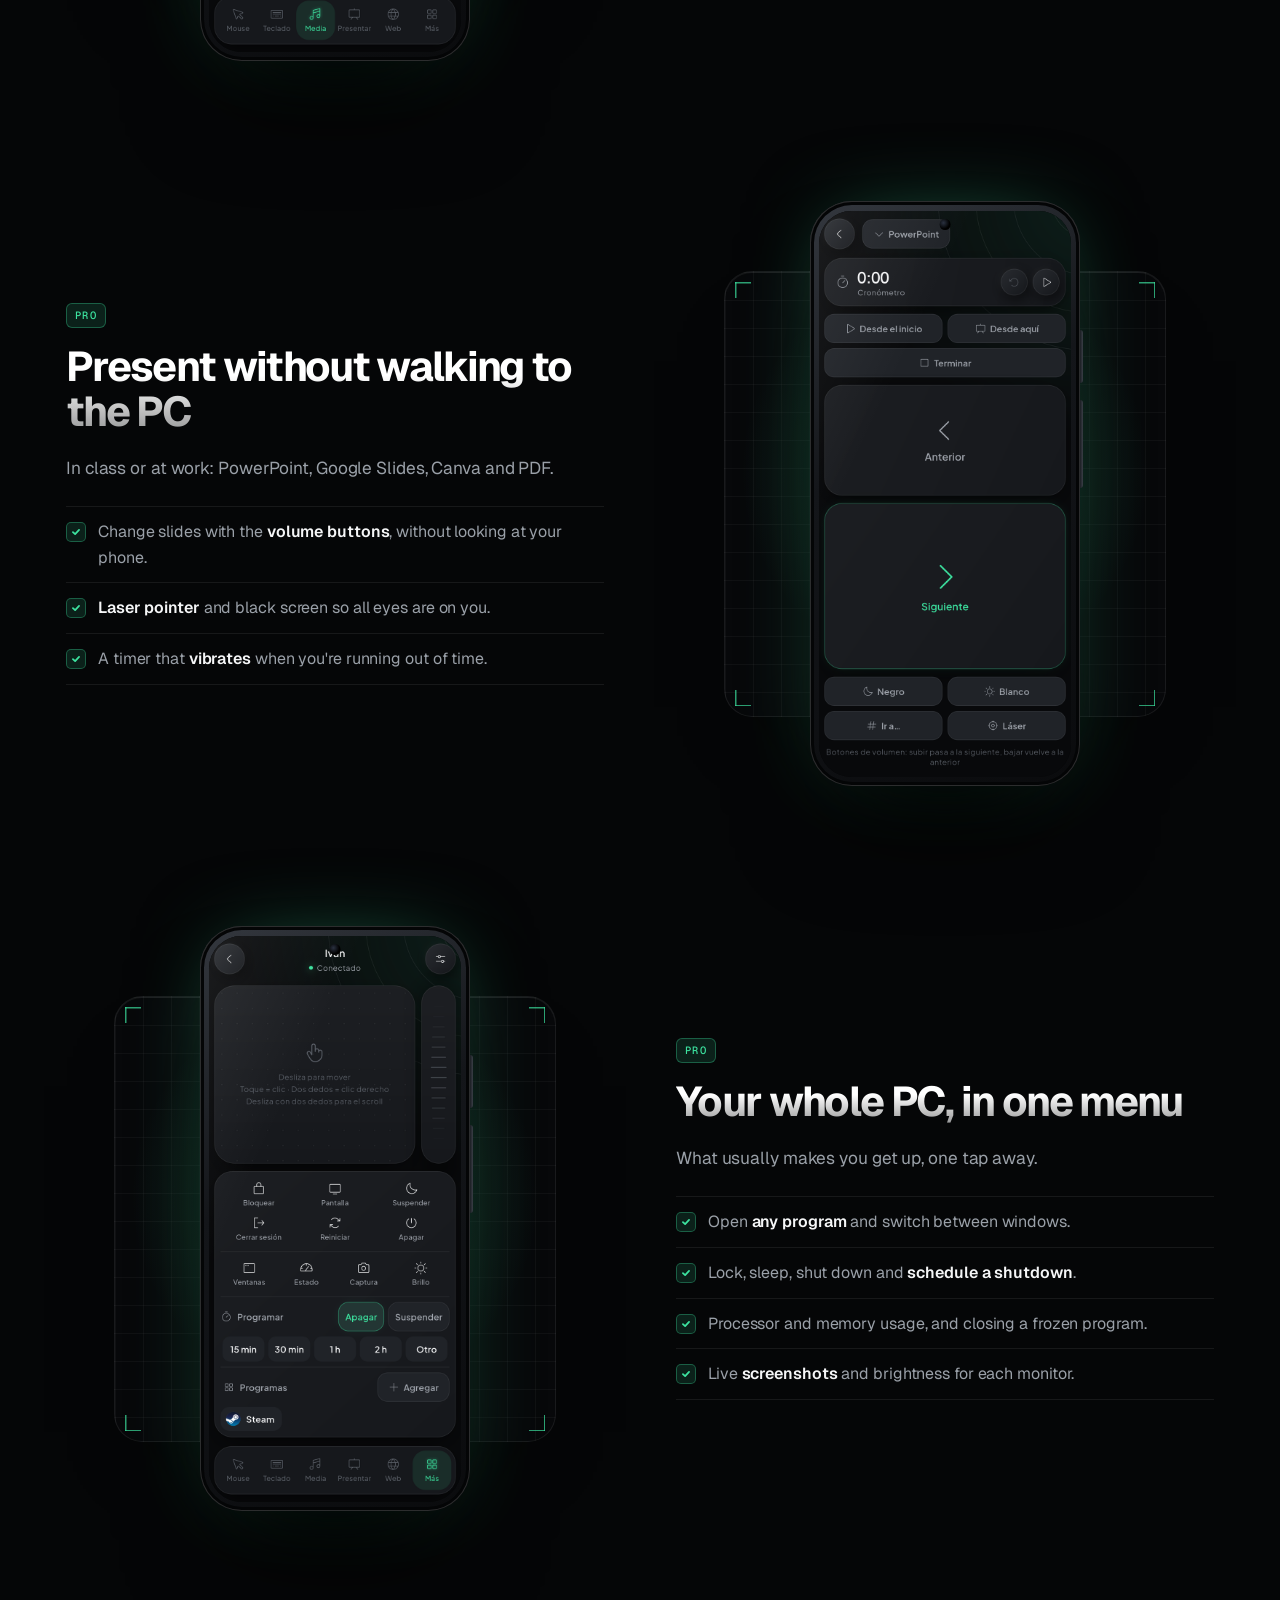
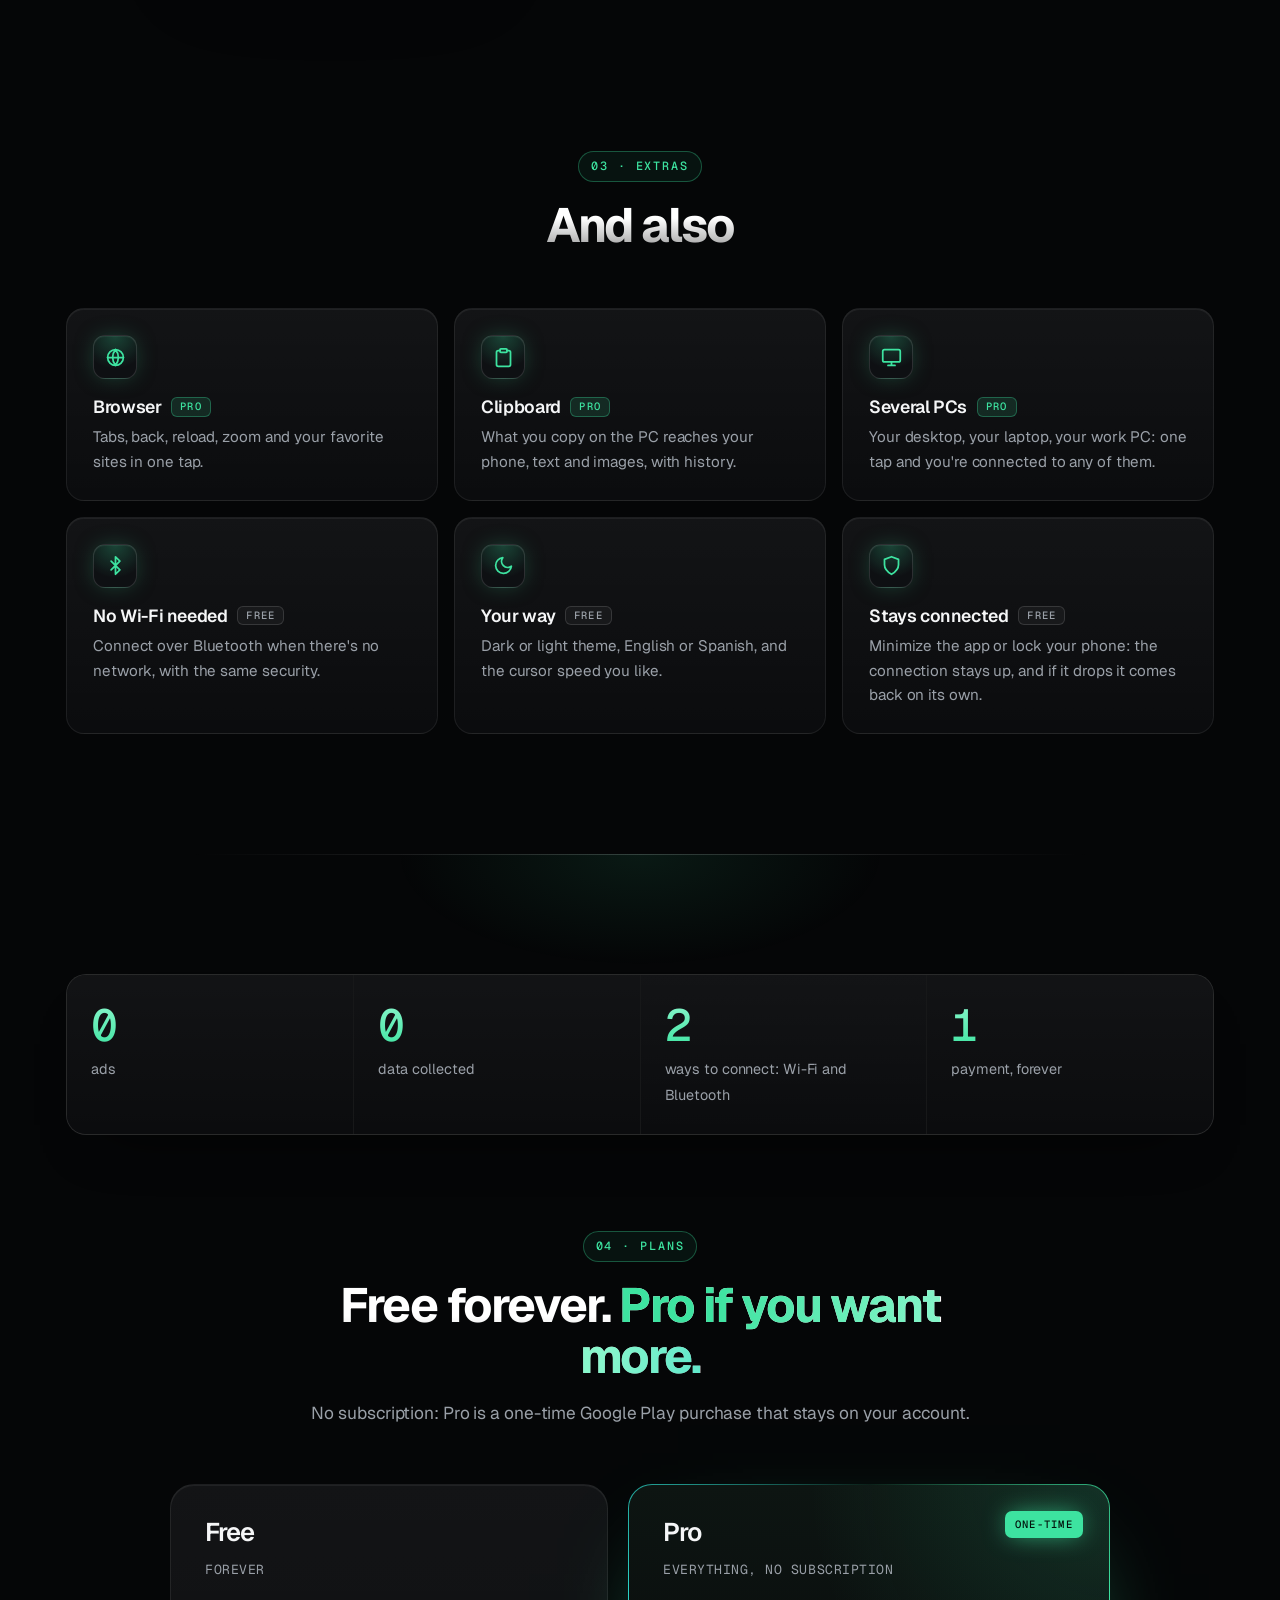
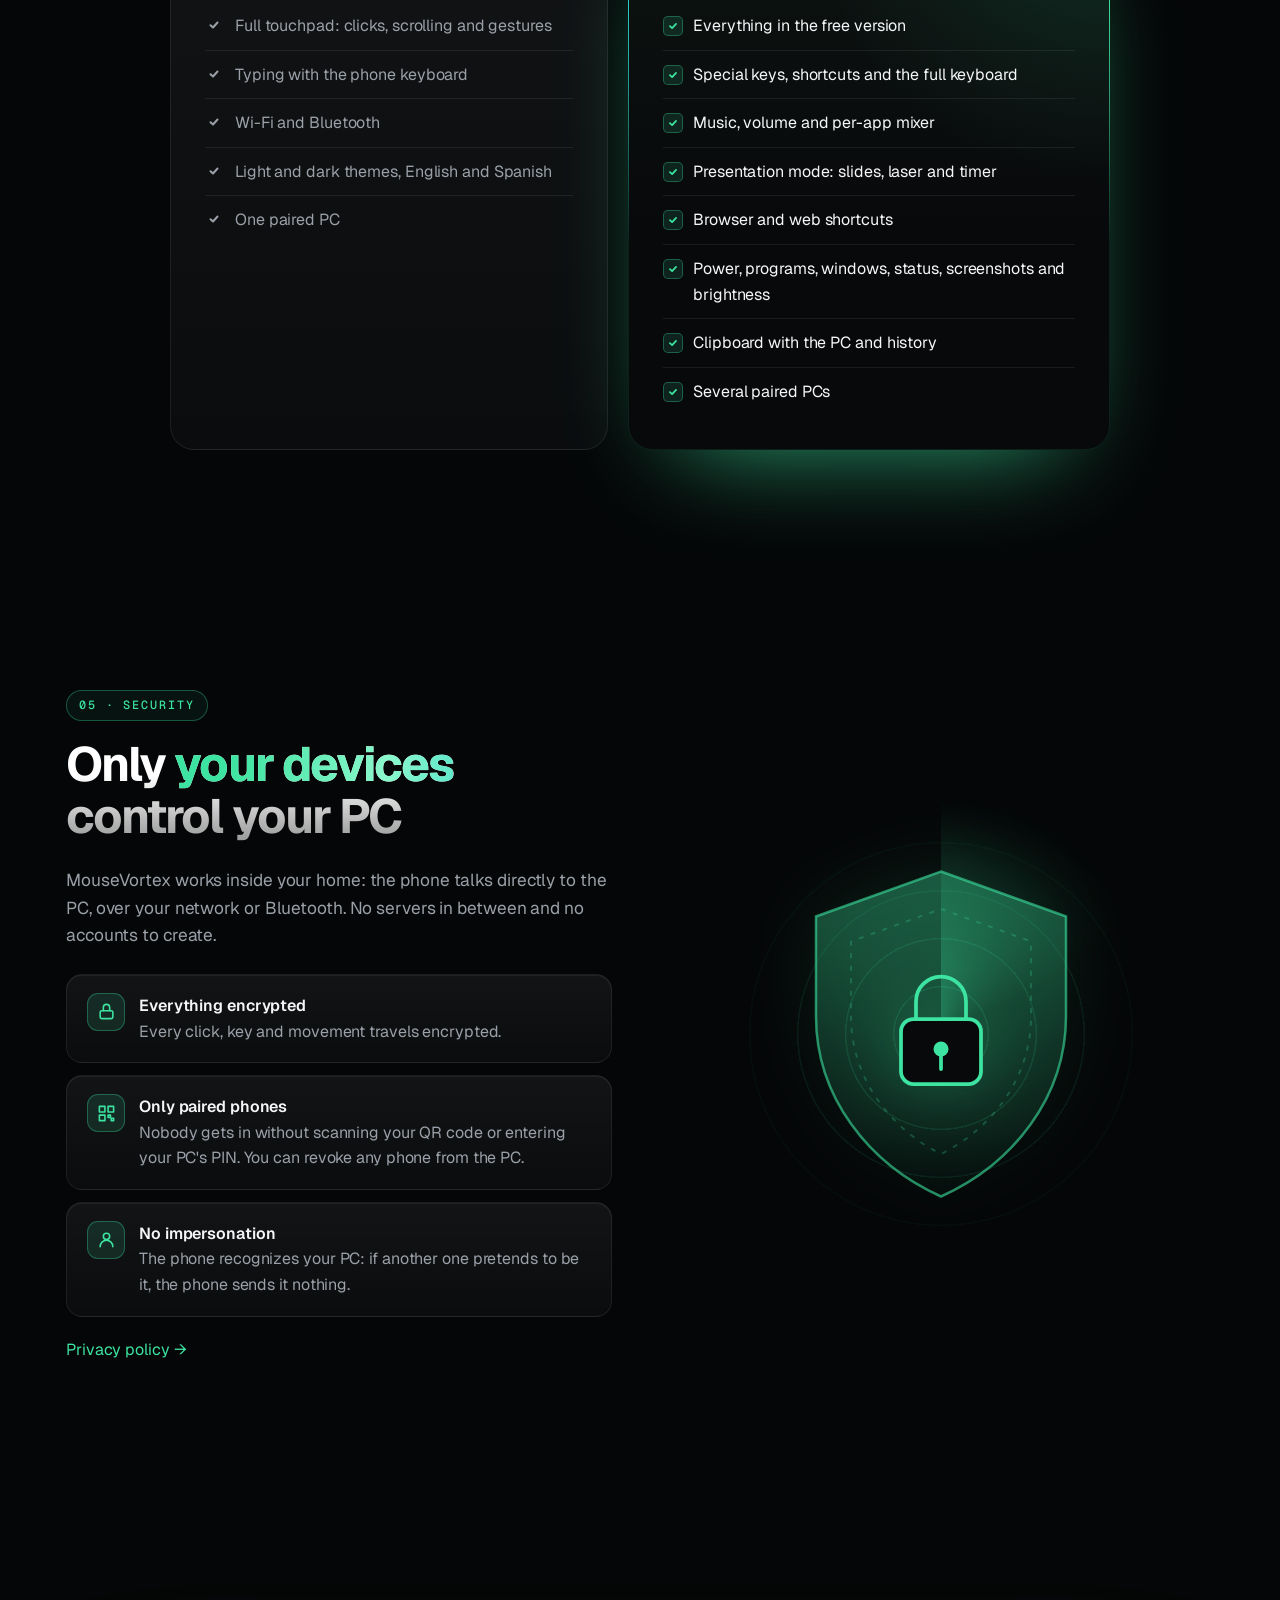
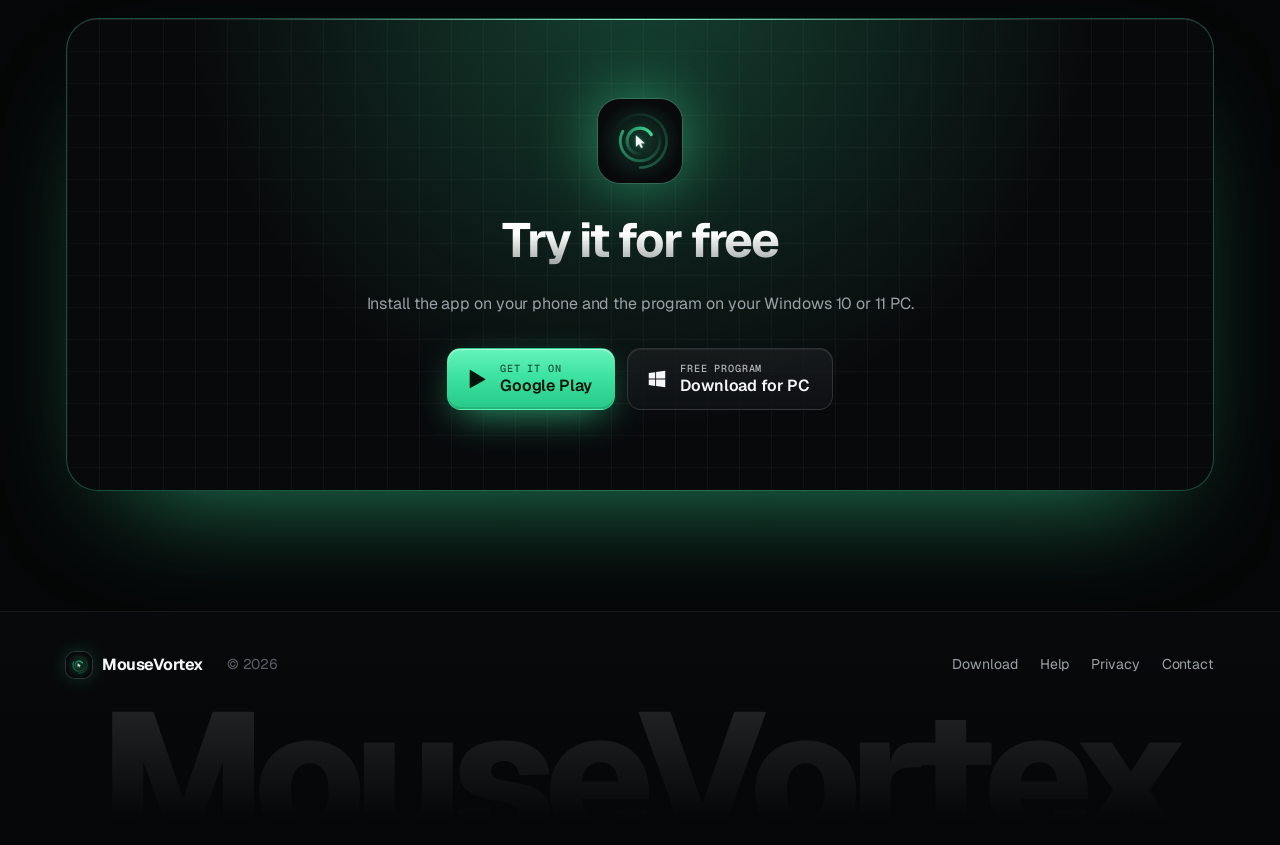
==== commit af308946: "Web: diseño oscuro premium Geist y Geist Mono, cabecera flotante de vidrio, etiquetas por sección, p" ====
--- a/en/index.html
+++ b/en/index.html
@@ -5,7 +5,7 @@
   <meta name="viewport" content="width=device-width, initial-scale=1">
   <title>MouseVortex — Control your PC from your phone</title>
   <meta name="description" content="Use your phone as your PC's touchpad, keyboard and remote. Music, presentations, browser, scheduled shutdown and more, wireless and encrypted.">
-  <meta name="theme-color" content="#08090b">
+  <meta name="theme-color" content="#050607">
   <meta property="og:title" content="MouseVortex — Your PC, in the palm of your hand">
   <meta property="og:description" content="Touchpad, keyboard, music, presentations and much more from your phone. Wireless and encrypted.">
   <meta property="og:image" content="../img/icon.png">
@@ -13,7 +13,7 @@
   <link rel="alternate" hreflang="es" href="../">
   <link rel="preconnect" href="https://fonts.googleapis.com">
   <link rel="preconnect" href="https://fonts.gstatic.com" crossorigin>
-  <link href="https://fonts.googleapis.com/css2?family=Plus+Jakarta+Sans:wght@400;500;600;700;800&display=swap" rel="stylesheet">
+  <link href="https://fonts.googleapis.com/css2?family=Geist:wght@400;500;600;700;800&family=Geist+Mono:wght@400;500;600&display=swap" rel="stylesheet">
   <link rel="stylesheet" href="../style.css">
   <script>
     document.documentElement.className = "";
@@ -45,7 +45,6 @@
     <div class="hero">
       <div class="wrap">
         <div>
-          <span class="eyebrow reveal"><i></i>For Android and Windows</span>
           <h1 class="reveal d1">Your PC, in the <span class="glow-text">palm of your hand.</span></h1>
           <p class="lead reveal d2">Use your phone as your PC's touchpad, keyboard and remote. Music, presentations, browser, clipboard and much more, wireless and encrypted.</p>
           <div class="actions reveal d2">
@@ -111,7 +110,7 @@
 
     <section>
       <div class="wrap">
-        <div class="section-head center reveal">
+        <div class="section-head center reveal" data-kicker="01 · Getting started">
           <h2>Up and running in a minute</h2>
           <p>Nothing to set up: scan a QR code and you're done.</p>
         </div>
@@ -125,7 +124,7 @@
 
     <section class="alt" id="features">
       <div class="wrap">
-        <div class="section-head center reveal">
+        <div class="section-head center reveal" data-kicker="02 · Features">
           <h2>Everything you do on your PC, <span class="glow-text">from the couch</span></h2>
           <p>An app designed to be used with one hand, without looking.</p>
         </div>
@@ -263,7 +262,7 @@
 
     <section>
       <div class="wrap">
-        <div class="section-head center reveal">
+        <div class="section-head center reveal" data-kicker="03 · Extras">
           <h2>And also</h2>
         </div>
         <div class="grid">
@@ -310,7 +309,7 @@
           <div class="stat"><b>1</b><span>payment, forever</span></div>
         </div>
 
-        <div class="section-head center reveal">
+        <div class="section-head center reveal" data-kicker="04 · Plans">
           <h2>Free forever. <span class="glow-text">Pro if you want more.</span></h2>
           <p>No subscription: Pro is a one-time Google Play purchase that stays on your account.</p>
         </div>
@@ -347,7 +346,7 @@
 
     <section>
       <div class="wrap split">
-        <div class="reveal">
+        <div class="reveal" data-kicker="05 · Security">
           <h2>Only <span class="glow-text">your devices</span> control your PC</h2>
           <p style="color: var(--text-2); font-size: 1.08rem">MouseVortex works inside your home: the phone talks directly to the PC, over your network or Bluetooth. No servers in between and no accounts to create.</p>
           <ul class="checks" style="margin-top: 24px">
--- a/style.css
+++ b/style.css
@@ -1,4 +1,4 @@
-/* MouseVortex — misma paleta que la app (mobile/lib/ui/theme.dart, tema oscuro). */
+/* MouseVortex — oscuro premium. El verde es el de la app (mobile/lib/ui/theme.dart). */
 @property --spin {
   syntax: "<angle>";
   initial-value: 0deg;
@@ -6,21 +6,27 @@
 }
 
 :root {
-  --bg: #08090b;
-  --bg-2: #0c0e11;
-  --surface: #16181c;
-  --surface-high: #202328;
-  --border: rgba(255, 255, 255, 0.08);
-  --border-strong: rgba(255, 255, 255, 0.14);
-  --text: #f4f5f7;
-  --text-2: #a2a7af;
-  --muted: #5c6169;
+  --bg: #050607;
+  --bg-2: #08090b;
+  --surface: #0e1013;
+  --surface-high: #17191d;
+  --glass: linear-gradient(180deg, rgba(255, 255, 255, 0.045), rgba(255, 255, 255, 0.012));
+  --border: rgba(255, 255, 255, 0.075);
+  --border-strong: rgba(255, 255, 255, 0.13);
+  --highlight: inset 0 1px 0 rgba(255, 255, 255, 0.06);
+  --text: #f5f6f7;
+  --text-2: #9aa0a8;
+  --muted: #5a6068;
   --accent: #3de3a0;
   --accent-2: #8af7cc;
-  --accent-dim: rgba(61, 227, 160, 0.14);
+  --accent-3: #2bd4c8;
+  --accent-dim: rgba(61, 227, 160, 0.12);
+  --accent-line: rgba(61, 227, 160, 0.32);
   --on-accent: #03140c;
-  --radius: 20px;
-  --max: 1120px;
+  --radius: 18px;
+  --max: 1180px;
+  --sans: "Geist", system-ui, -apple-system, "Segoe UI", sans-serif;
+  --mono: "Geist Mono", ui-monospace, "Cascadia Code", Consolas, monospace;
 }
 
 * { box-sizing: border-box; }
@@ -32,88 +38,125 @@
   margin: 0;
   background: var(--bg);
   color: var(--text);
-  font-family: "Plus Jakarta Sans", system-ui, -apple-system, "Segoe UI", sans-serif;
+  font-family: var(--sans);
   font-size: 16px;
   line-height: 1.6;
+  letter-spacing: -0.006em;
   -webkit-font-smoothing: antialiased;
   overflow-x: hidden;
   overflow-x: clip;
 }
 
-/* Cuadrícula tenue de fondo, como una superficie técnica. */
+/* Puntos de fondo, como una placa de circuito, que se apagan hacia abajo. */
 body::before {
   content: "";
   position: fixed;
   inset: 0;
   z-index: -1;
-  background-image:
-    linear-gradient(rgba(255, 255, 255, 0.025) 1px, transparent 1px),
-    linear-gradient(90deg, rgba(255, 255, 255, 0.025) 1px, transparent 1px);
-  background-size: 56px 56px;
-  mask-image: radial-gradient(ellipse 90% 60% at 50% 0%, #000 30%, transparent 75%);
-  -webkit-mask-image: radial-gradient(ellipse 90% 60% at 50% 0%, #000 30%, transparent 75%);
-  pointer-events: none;
-}
+  background-image: radial-gradient(rgba(255, 255, 255, 0.075) 1px, transparent 1.2px);
+  background-size: 26px 26px;
+  mask-image: radial-gradient(ellipse 80% 55% at 50% 0%, #000 20%, transparent 75%);
+  -webkit-mask-image: radial-gradient(ellipse 80% 55% at 50% 0%, #000 20%, transparent 75%);
+  pointer-events: none;
+}
+/* Grano fino encima de todo: le quita lo "plano" a los degradados. */
+body::after {
+  content: "";
+  position: fixed;
+  inset: 0;
+  z-index: 100;
+  pointer-events: none;
+  opacity: 0.05;
+  background-image: url("data:image/svg+xml,%3Csvg xmlns='http://www.w3.org/2000/svg' width='160' height='160'%3E%3Cfilter id='n'%3E%3CfeTurbulence type='fractalNoise' baseFrequency='0.9' numOctaves='2' stitchTiles='stitch'/%3E%3C/filter%3E%3Crect width='100%25' height='100%25' filter='url(%23n)'/%3E%3C/svg%3E");
+}
+
+::selection { background: rgba(61, 227, 160, 0.3); color: #fff; }
 
 a { color: var(--accent); text-decoration: none; }
-a:hover { text-decoration: underline; }
-
-h1, h2, h3 { line-height: 1.12; margin: 0 0 0.5em; letter-spacing: -0.03em; }
-h1 { font-size: clamp(2.4rem, 6vw, 4.2rem); font-weight: 800; }
-h2 { font-size: clamp(1.8rem, 4vw, 2.7rem); font-weight: 800; }
-h3 { font-size: 1.12rem; font-weight: 700; letter-spacing: -0.01em; }
-p { margin: 0 0 1em; }
-
-.wrap { max-width: var(--max); margin: 0 auto; padding: 0 16px; }
-
-.glow-text {
-  background: linear-gradient(100deg, var(--accent) 10%, var(--accent-2) 50%, var(--accent) 90%);
-  background-size: 200% auto;
+a:hover { text-decoration: underline; text-underline-offset: 3px; }
+
+h1, h2, h3 { line-height: 1.08; margin: 0 0 0.5em; letter-spacing: -0.04em; font-weight: 700; }
+/* Títulos en blanco que se apaga hacia abajo, como metal. */
+h1, h2 {
+  background: linear-gradient(180deg, #ffffff 35%, rgba(255, 255, 255, 0.58));
   -webkit-background-clip: text;
   background-clip: text;
   color: transparent;
-  animation: shine 6s linear infinite;
-}
-@keyframes shine { to { background-position: -200% center; } }
-
-.eyebrow {
+}
+h1 { font-size: clamp(2.6rem, 6.4vw, 4.8rem); letter-spacing: -0.05em; }
+h2 { font-size: clamp(1.9rem, 4.2vw, 3rem); }
+h3 { font-size: 1.1rem; font-weight: 600; letter-spacing: -0.02em; }
+p { margin: 0 0 1em; }
+
+.wrap { max-width: var(--max); margin: 0 auto; padding: 0 16px; }
+
+.glow-text {
+  background: linear-gradient(100deg, var(--accent) 10%, var(--accent-2) 35%, var(--accent-3) 60%, var(--accent) 90%);
+  background-size: 220% auto;
+  -webkit-background-clip: text;
+  background-clip: text;
+  color: transparent;
+  animation: shine 7s linear infinite;
+}
+@keyframes shine { to { background-position: -220% center; } }
+
+/* Etiqueta en monoespaciada sobre cada sección: "01 · Funciones". */
+[data-kicker]::before {
+  content: attr(data-kicker);
   display: inline-flex;
   align-items: center;
-  gap: 8px;
+  gap: 10px;
+  margin-bottom: 18px;
+  font-family: var(--mono);
+  font-size: 0.74rem;
+  font-weight: 500;
+  letter-spacing: 0.16em;
+  text-transform: uppercase;
   color: var(--accent);
-  font-weight: 700;
-  font-size: 0.8rem;
-  letter-spacing: 0.1em;
-  text-transform: uppercase;
-  margin-bottom: 18px;
-  padding: 6px 12px;
+  padding: 5px 12px;
   border-radius: 999px;
-  background: var(--accent-dim);
-  border: 1px solid rgba(61, 227, 160, 0.25);
-}
-.eyebrow i { width: 7px; height: 7px; border-radius: 50%; background: var(--accent); box-shadow: 0 0 10px var(--accent); animation: pulse 2s ease-in-out infinite; }
-@keyframes pulse { 50% { opacity: 0.35; } }
-
-/* ---------- Cabecera ---------- */
+  border: 1px solid var(--accent-line);
+  background: rgba(61, 227, 160, 0.06);
+}
+
+
+/* ---------- Cabecera flotante ---------- */
 .top {
   position: sticky;
-  top: 0;
+  top: 12px;
   z-index: 20;
-  background: rgba(8, 9, 11, 0.75);
-  backdrop-filter: blur(14px) saturate(140%);
-  -webkit-backdrop-filter: blur(14px) saturate(140%);
-  border-bottom: 1px solid var(--border);
-}
-.top .wrap { display: flex; align-items: center; gap: 16px; height: 66px; }
-.brand { display: flex; align-items: center; gap: 10px; color: var(--text); font-weight: 800; font-size: 1.1rem; letter-spacing: -0.02em; }
+  margin-top: 12px;
+  padding: 0 12px;
+}
+.top .wrap {
+  display: flex;
+  align-items: center;
+  gap: 16px;
+  height: 60px;
+  max-width: calc(var(--max) - 24px);
+  padding: 0 8px 0 14px;
+  border-radius: 18px;
+  background: rgba(10, 11, 13, 0.62);
+  backdrop-filter: blur(18px) saturate(160%);
+  -webkit-backdrop-filter: blur(18px) saturate(160%);
+  border: 1px solid var(--border);
+  box-shadow: var(--highlight), 0 20px 50px -24px rgba(0, 0, 0, 0.9);
+}
+.brand { display: flex; align-items: center; gap: 10px; color: var(--text); font-weight: 700; font-size: 1.05rem; letter-spacing: -0.03em; }
 .brand:hover { text-decoration: none; }
-.brand img { width: 36px; height: 36px; border-radius: 10px; box-shadow: 0 0 20px -6px rgba(61, 227, 160, 0.6); }
-.nav { display: flex; gap: 4px; margin-left: auto; align-items: center; }
-.nav a { color: var(--text-2); padding: 8px 12px; border-radius: 10px; font-size: 0.95rem; font-weight: 600; }
-.nav a:hover, .nav a[aria-current="page"] { color: var(--text); background: var(--surface); text-decoration: none; }
-.nav .lang { border: 1px solid var(--border); font-size: 0.85rem; }
-.nav .get { background: var(--accent); color: var(--on-accent); margin-left: 6px; }
-.nav .get:hover { background: var(--accent-2); color: var(--on-accent); }
+.brand img { width: 32px; height: 32px; border-radius: 9px; box-shadow: 0 0 0 1px var(--border-strong), 0 0 22px -6px rgba(61, 227, 160, 0.7); }
+.nav { display: flex; gap: 2px; margin-left: auto; align-items: center; }
+.nav a { color: var(--text-2); padding: 8px 12px; border-radius: 10px; font-size: 0.92rem; font-weight: 500; transition: color 0.2s, background 0.2s; }
+.nav a:hover, .nav a[aria-current="page"] { color: var(--text); background: rgba(255, 255, 255, 0.05); text-decoration: none; }
+.nav .lang { font-family: var(--mono); font-size: 0.78rem; border: 1px solid var(--border); }
+.nav .get {
+  margin-left: 6px;
+  color: var(--on-accent);
+  font-weight: 600;
+  background: linear-gradient(180deg, #62f2b8, #2fd08f);
+  box-shadow: inset 0 1px 0 rgba(255, 255, 255, 0.45), 0 0 24px -6px rgba(61, 227, 160, 0.7);
+}
+.nav .get:hover { color: var(--on-accent); background: linear-gradient(180deg, #8af7cc, #3de3a0); }
 
 @media (max-width: 720px) {
   .nav .hide-sm { display: none; }
@@ -124,44 +167,95 @@
 
 /* ---------- Botones ---------- */
 .btn {
+  position: relative;
   display: inline-flex;
   align-items: center;
   gap: 12px;
-  padding: 14px 22px;
-  border-radius: 16px;
-  font-weight: 700;
+  padding: 13px 22px 13px 18px;
+  border-radius: 14px;
+  font-weight: 600;
   font-size: 1rem;
+  letter-spacing: -0.01em;
   border: 1px solid var(--border-strong);
-  background: rgba(32, 35, 40, 0.7);
+  background: var(--glass), rgba(14, 16, 19, 0.7);
   color: var(--text);
-  transition: transform 0.2s, box-shadow 0.2s, background 0.2s;
-}
-.btn:hover { text-decoration: none; transform: translateY(-2px); background: var(--surface-high); }
-.btn svg { width: 24px; height: 24px; flex: none; }
-.btn.primary { background: var(--accent); color: var(--on-accent); border-color: transparent; box-shadow: 0 10px 40px -10px rgba(61, 227, 160, 0.7); }
-.btn.primary:hover { background: var(--accent-2); box-shadow: 0 14px 50px -8px rgba(61, 227, 160, 0.85); }
-.btn small { display: block; font-weight: 600; font-size: 0.72rem; opacity: 0.75; line-height: 1.2; }
+  box-shadow: var(--highlight);
+  transition: transform 0.2s, box-shadow 0.25s, border-color 0.25s;
+}
+.btn:hover { text-decoration: none; transform: translateY(-2px); border-color: rgba(255, 255, 255, 0.22); }
+.btn svg { width: 22px; height: 22px; flex: none; }
+.btn.primary {
+  color: var(--on-accent);
+  border-color: transparent;
+  background: linear-gradient(180deg, #66f3bb 0%, #3de3a0 45%, #27c987 100%);
+  box-shadow: inset 0 1px 0 rgba(255, 255, 255, 0.5), inset 0 -2px 0 rgba(0, 0, 0, 0.12), 0 12px 40px -12px rgba(61, 227, 160, 0.8);
+}
+.btn.primary:hover { box-shadow: inset 0 1px 0 rgba(255, 255, 255, 0.5), inset 0 -2px 0 rgba(0, 0, 0, 0.12), 0 16px 56px -10px rgba(61, 227, 160, 0.95); }
+.btn small { display: block; font-family: var(--mono); font-weight: 500; font-size: 0.64rem; letter-spacing: 0.08em; text-transform: uppercase; opacity: 0.7; line-height: 1.3; }
 .btn .label { line-height: 1.25; text-align: left; }
-.actions { display: flex; flex-wrap: wrap; gap: 12px; margin-top: 30px; }
+.actions { display: flex; flex-wrap: wrap; gap: 12px; margin-top: 32px; }
 
 /* ---------- Hero ---------- */
-.hero { position: relative; overflow: hidden; padding: 72px 0 96px; }
-.hero::before, .hero::after {
-  content: "";
-  position: absolute;
+.hero { position: relative; overflow: hidden; padding: 84px 0 110px; }
+/* Haz de luz verde desde arriba. */
+.hero::before {
+  content: "";
+  position: absolute;
+  inset: -20% -10% auto;
+  height: 900px;
+  pointer-events: none;
+  background:
+    radial-gradient(ellipse 34% 55% at 72% 0%, rgba(61, 227, 160, 0.22), transparent 70%),
+    radial-gradient(ellipse 22% 40% at 64% 0%, rgba(43, 212, 200, 0.12), transparent 70%),
+    radial-gradient(ellipse 30% 30% at 10% 90%, rgba(61, 227, 160, 0.06), transparent 70%);
+}
+/* Línea de horizonte. */
+.hero::after {
+  content: "";
+  position: absolute;
+  left: 0;
+  right: 0;
+  bottom: 0;
+  height: 1px;
+  background: linear-gradient(90deg, transparent, rgba(61, 227, 160, 0.45) 50%, transparent);
+}
+.hero .wrap { display: grid; grid-template-columns: 1.05fr 0.95fr; gap: 40px; align-items: center; position: relative; z-index: 1; }
+.hero .lead { font-size: 1.16rem; color: var(--text-2); max-width: 31em; }
+.badges { display: flex; flex-wrap: wrap; gap: 10px 22px; margin-top: 28px; color: var(--text-2); font-family: var(--mono); font-size: 0.78rem; letter-spacing: 0.04em; }
+.badges span { display: inline-flex; align-items: center; gap: 8px; }
+.badges span::before { content: ""; width: 16px; height: 16px; border-radius: 5px; border: 1px solid var(--accent-line); background: var(--accent-dim) url("data:image/svg+xml,%3Csvg xmlns='http://www.w3.org/2000/svg' viewBox='0 0 16 16'%3E%3Cpath d='M4.5 8.2 7 10.5l4.5-5' fill='none' stroke='%233de3a0' stroke-width='2' stroke-linecap='round' stroke-linejoin='round'/%3E%3C/svg%3E") center / 14px no-repeat; }
+
+.hero-visual { position: relative; height: 620px; display: grid; place-items: center; perspective: 1400px; }
+/* Esquinas de visor alrededor de los celulares. */
+.hero-visual::before {
+  --c: rgba(255, 255, 255, 0.22);
+  content: "";
+  position: absolute;
+  inset: 16px 4%;
+  pointer-events: none;
+  background:
+    linear-gradient(var(--c), var(--c)) top left / 22px 1px no-repeat,
+    linear-gradient(var(--c), var(--c)) top left / 1px 22px no-repeat,
+    linear-gradient(var(--c), var(--c)) top right / 22px 1px no-repeat,
+    linear-gradient(var(--c), var(--c)) top right / 1px 22px no-repeat,
+    linear-gradient(var(--c), var(--c)) bottom left / 22px 1px no-repeat,
+    linear-gradient(var(--c), var(--c)) bottom left / 1px 22px no-repeat,
+    linear-gradient(var(--c), var(--c)) bottom right / 22px 1px no-repeat,
+    linear-gradient(var(--c), var(--c)) bottom right / 1px 22px no-repeat;
+}
+/* Reflejo verde en el "piso", debajo de los celulares. */
+.hero-visual::after {
+  content: "";
+  position: absolute;
+  left: 18%;
+  right: 18%;
+  bottom: 22px;
+  height: 60px;
   border-radius: 50%;
-  pointer-events: none;
-  filter: blur(10px);
-}
-.hero::before { width: 760px; height: 760px; right: -220px; top: -180px; background: radial-gradient(circle, rgba(61, 227, 160, 0.16), transparent 62%); }
-.hero::after { width: 520px; height: 520px; left: -260px; bottom: -260px; background: radial-gradient(circle, rgba(61, 227, 160, 0.07), transparent 65%); }
-.hero .wrap { display: grid; grid-template-columns: 1.05fr 0.95fr; gap: 40px; align-items: center; position: relative; z-index: 1; }
-.hero .lead { font-size: 1.18rem; color: var(--text-2); max-width: 32em; }
-.badges { display: flex; flex-wrap: wrap; gap: 8px 20px; margin-top: 26px; color: var(--text-2); font-size: 0.92rem; }
-.badges span { display: inline-flex; align-items: center; gap: 6px; }
-.badges span::before { content: ""; width: 16px; height: 16px; border-radius: 50%; background: var(--accent-dim) url("data:image/svg+xml,%3Csvg xmlns='http://www.w3.org/2000/svg' viewBox='0 0 16 16'%3E%3Cpath d='M4.5 8.2 7 10.5l4.5-5' fill='none' stroke='%233de3a0' stroke-width='2' stroke-linecap='round' stroke-linejoin='round'/%3E%3C/svg%3E") center / 16px no-repeat; }
-
-.hero-visual { position: relative; height: 600px; display: grid; place-items: center; perspective: 1400px; }
+  background: radial-gradient(ellipse, rgba(61, 227, 160, 0.4), transparent 70%);
+  filter: blur(14px);
+  pointer-events: none;
+}
 .hero-visual .rings { position: absolute; width: 640px; height: 640px; max-width: 150%; left: 50%; top: 50%; transform: translate(-50%, -50%); pointer-events: none; }
 .rings circle { fill: none; stroke-linecap: round; transform-box: fill-box; transform-origin: center; }
 .rings .r1 { animation: spin 38s linear infinite; }
@@ -169,10 +263,10 @@
 .rings .r3 { animation: spin 18s linear infinite; }
 @keyframes spin { to { transform: rotate(360deg); } }
 
-.hero-visual .stack { position: relative; transform-style: preserve-3d; transition: transform 0.4s ease-out; }
+.hero-visual .stack { position: relative; z-index: 1; transform-style: preserve-3d; transition: transform 0.4s ease-out; }
 /* Derecho: una captura girada pierde nitidez en el texto. */
 .hero-visual .device.front { position: relative; z-index: 2; }
-.hero-visual .device.back { position: absolute; z-index: 1; left: 150px; top: 60px; --w: 230px; transform: rotate(8deg); opacity: 0.92; filter: saturate(0.9) brightness(0.85); }
+.hero-visual .device.back { position: absolute; z-index: 1; left: 150px; top: 60px; --w: 230px; transform: rotate(8deg); opacity: 0.9; filter: saturate(0.9) brightness(0.8); }
 
 .chip {
   position: absolute;
@@ -180,38 +274,38 @@
   display: flex;
   align-items: center;
   gap: 10px;
-  padding: 10px 14px;
+  padding: 10px 14px 10px 10px;
   border-radius: 14px;
-  background: rgba(22, 24, 28, 0.82);
+  background: var(--glass), rgba(12, 14, 17, 0.78);
   border: 1px solid var(--border-strong);
-  backdrop-filter: blur(10px);
-  -webkit-backdrop-filter: blur(10px);
-  box-shadow: 0 20px 40px -20px rgba(0, 0, 0, 0.9);
+  backdrop-filter: blur(12px);
+  -webkit-backdrop-filter: blur(12px);
+  box-shadow: var(--highlight), 0 24px 50px -20px rgba(0, 0, 0, 0.95);
   font-size: 0.85rem;
-  font-weight: 700;
+  font-weight: 600;
   white-space: nowrap;
   animation: float 6s ease-in-out infinite;
 }
-.chip small { display: block; font-weight: 500; color: var(--text-2); font-size: 0.75rem; }
-.chip .dot { width: 32px; height: 32px; border-radius: 10px; display: grid; place-items: center; background: var(--accent-dim); color: var(--accent); flex: none; }
-.chip .dot svg { width: 18px; height: 18px; }
+.chip small { display: block; font-family: var(--mono); font-weight: 400; color: var(--text-2); font-size: 0.68rem; letter-spacing: 0.03em; }
+.chip .dot { width: 32px; height: 32px; border-radius: 10px; display: grid; place-items: center; background: var(--accent-dim); border: 1px solid var(--accent-line); color: var(--accent); flex: none; }
+.chip .dot svg { width: 17px; height: 17px; }
 .chip.c1 { left: -10px; top: 90px; }
 .chip.c2 { right: -6px; top: 250px; animation-delay: -2s; }
-.chip.c3 { left: 10px; bottom: 70px; animation-delay: -4s; }
+.chip.c3 { left: 10px; bottom: 80px; animation-delay: -4s; }
 @keyframes float { 50% { transform: translateY(-10px); } }
 
 @media (max-width: 920px) {
-  .hero { padding: 40px 0 40px; }
+  .hero { padding: 44px 0 48px; }
   .hero .wrap { grid-template-columns: 1fr; }
-  .hero-visual { height: 560px; margin-top: 10px; }
+  .hero-visual { height: 580px; margin-top: 10px; }
   .chip.c1 { left: 0; }
   .chip.c2 { right: 0; }
 }
 @media (max-width: 480px) {
-  .hero-visual { height: 500px; }
+  .hero-visual { height: 520px; }
   .hero-visual .device.front { --w: 230px; }
   .hero-visual .device.back { --w: 190px; left: 90px; top: 50px; }
-  .chip { font-size: 0.78rem; padding: 8px 10px; }
+  .chip { font-size: 0.78rem; padding: 8px 10px 8px 8px; }
   .chip .dot { width: 26px; height: 26px; }
   .chip.c3 { display: none; }
 }
@@ -224,12 +318,12 @@
   aspect-ratio: 9 / 19.5;
   border-radius: calc(var(--w) * 0.155);
   padding: calc(var(--w) * 0.035);
-  background: linear-gradient(150deg, #2b2f36 0%, #121418 45%, #0b0c0f 100%);
+  background: linear-gradient(150deg, #34383f 0%, #14161a 40%, #0a0b0d 100%);
   box-shadow:
-    inset 0 0 0 1px rgba(255, 255, 255, 0.12),
-    inset 0 0 0 4px #050607,
-    0 50px 90px -30px rgba(0, 0, 0, 0.95),
-    0 0 80px -30px rgba(61, 227, 160, 0.45);
+    inset 0 0 0 1px rgba(255, 255, 255, 0.16),
+    inset 0 0 0 4px #040506,
+    0 60px 100px -30px rgba(0, 0, 0, 0.95),
+    0 0 90px -30px rgba(61, 227, 160, 0.5);
   flex: none;
 }
 /* Botones laterales */
@@ -269,7 +363,7 @@
   position: absolute;
   z-index: 2;
   inset: 0;
-  background: linear-gradient(115deg, rgba(255, 255, 255, 0.07) 0%, transparent 32%);
+  background: linear-gradient(115deg, rgba(255, 255, 255, 0.08) 0%, transparent 30%);
   pointer-events: none;
 }
 .device-screen .shot {
@@ -320,181 +414,274 @@
 .mock.wide .kb span { height: auto; }
 
 /* ---------- Franja "funciona con" ---------- */
-.marquee { border-block: 1px solid var(--border); background: var(--bg-2); padding: 20px 0; overflow: hidden; }
-.marquee p { text-align: center; color: var(--muted); font-size: 0.78rem; letter-spacing: 0.12em; text-transform: uppercase; font-weight: 700; margin-bottom: 12px; }
-.marquee-track { display: flex; gap: 48px; width: max-content; animation: scroll 40s linear infinite; mask-image: linear-gradient(90deg, transparent, #000 10%, #000 90%, transparent); -webkit-mask-image: linear-gradient(90deg, transparent, #000 10%, #000 90%, transparent); }
-.marquee-track span { color: var(--text-2); font-weight: 700; font-size: 1.05rem; white-space: nowrap; opacity: 0.75; }
+.marquee { position: relative; border-bottom: 1px solid var(--border); padding: 26px 0; overflow: hidden; }
+.marquee p { text-align: center; color: var(--muted); font-family: var(--mono); font-size: 0.7rem; letter-spacing: 0.22em; text-transform: uppercase; margin-bottom: 14px; }
+.marquee-track { display: flex; gap: 0; width: max-content; animation: scroll 44s linear infinite; mask-image: linear-gradient(90deg, transparent, #000 12%, #000 88%, transparent); -webkit-mask-image: linear-gradient(90deg, transparent, #000 12%, #000 88%, transparent); }
+.marquee-track span { color: var(--text-2); font-weight: 600; font-size: 1.02rem; letter-spacing: -0.02em; white-space: nowrap; opacity: 0.7; display: inline-flex; align-items: center; }
+.marquee-track span::after { content: ""; width: 4px; height: 4px; margin: 0 26px; border-radius: 1px; background: var(--accent); opacity: 0.6; transform: rotate(45deg); }
 @keyframes scroll { to { transform: translateX(-50%); } }
 
 /* ---------- Secciones ---------- */
-section { padding: 96px 0; position: relative; }
-section.alt { background: linear-gradient(180deg, var(--bg-2), var(--bg)); border-top: 1px solid var(--border); }
-.section-head { max-width: 680px; margin-bottom: 44px; }
+section { padding: 120px 0; position: relative; }
+/* Separador: una línea de luz en el centro, con un halo tenue debajo. */
+section.alt::before {
+  content: "";
+  position: absolute;
+  top: 0;
+  left: 50%;
+  width: min(900px, 90%);
+  height: 1px;
+  transform: translateX(-50%);
+  background: linear-gradient(90deg, transparent, rgba(255, 255, 255, 0.18), transparent);
+}
+section.alt::after {
+  content: "";
+  position: absolute;
+  top: 0;
+  left: 50%;
+  width: min(700px, 80%);
+  height: 160px;
+  transform: translateX(-50%);
+  background: radial-gradient(ellipse 50% 100% at 50% 0%, rgba(61, 227, 160, 0.09), transparent 70%);
+  pointer-events: none;
+}
+.section-head { max-width: 700px; margin-bottom: 56px; }
 .section-head.center { margin-inline: auto; text-align: center; }
 .section-head p { color: var(--text-2); font-size: 1.08rem; }
-
-/* Números */
-.stats { display: grid; grid-template-columns: repeat(4, 1fr); gap: 16px; }
+.section-head h2 { margin-bottom: 0.35em; }
+
+/* Números: un solo panel dividido por líneas finas. */
+.stats { display: grid; grid-template-columns: repeat(4, 1fr); gap: 1px; background: var(--border); border: 1px solid var(--border); border-radius: 20px; overflow: hidden; box-shadow: 0 30px 60px -40px rgba(0, 0, 0, 0.9); }
 @media (max-width: 760px) { .stats { grid-template-columns: repeat(2, 1fr); } }
-.stat { padding: 22px; border-radius: var(--radius); background: var(--surface); border: 1px solid var(--border); }
-.stat b { display: block; font-size: clamp(1.8rem, 4vw, 2.4rem); font-weight: 800; letter-spacing: -0.03em; line-height: 1.1; color: var(--accent); }
-.stat span { color: var(--text-2); font-size: 0.92rem; }
+.stat { padding: 26px 24px; background: var(--glass), var(--bg-2); }
+.stat b {
+  display: block;
+  font-family: var(--mono);
+  font-size: clamp(2rem, 4.4vw, 2.8rem);
+  font-weight: 500;
+  letter-spacing: -0.04em;
+  line-height: 1.1;
+  margin-bottom: 6px;
+  background: linear-gradient(180deg, var(--accent-2), var(--accent));
+  -webkit-background-clip: text;
+  background-clip: text;
+  color: transparent;
+}
+.stat span { color: var(--text-2); font-size: 0.9rem; }
 
 /* Pasos */
 .steps { counter-reset: step; display: grid; grid-template-columns: repeat(auto-fit, minmax(240px, 1fr)); gap: 16px; padding: 0; margin: 0; list-style: none; }
-.steps li { counter-increment: step; background: var(--surface); border: 1px solid var(--border); border-radius: var(--radius); padding: 24px; color: var(--text-2); position: relative; overflow: hidden; }
+.steps li {
+  counter-increment: step;
+  position: relative;
+  overflow: hidden;
+  padding: 26px;
+  border-radius: var(--radius);
+  background: var(--glass), var(--bg-2);
+  border: 1px solid var(--border);
+  box-shadow: var(--highlight);
+  color: var(--text-2);
+}
 .steps li::before {
-  content: counter(step);
-  display: grid;
-  place-items: center;
-  width: 38px;
-  height: 38px;
-  border-radius: 12px;
-  background: var(--accent);
-  color: var(--on-accent);
-  font-weight: 800;
-  margin-bottom: 14px;
-  box-shadow: 0 0 24px -6px rgba(61, 227, 160, 0.8);
-}
-.steps li::after { content: counter(step); position: absolute; right: 14px; bottom: -28px; font-size: 7rem; font-weight: 800; color: rgba(255, 255, 255, 0.03); line-height: 1; }
-.steps li strong { color: var(--text); display: block; margin-bottom: 4px; font-size: 1.05rem; }
+  content: "0" counter(step);
+  display: inline-block;
+  margin-bottom: 18px;
+  padding: 4px 10px;
+  border-radius: 8px;
+  font-family: var(--mono);
+  font-size: 0.78rem;
+  font-weight: 500;
+  letter-spacing: 0.08em;
+  color: var(--accent);
+  background: var(--accent-dim);
+  border: 1px solid var(--accent-line);
+}
+/* Línea de luz arriba de cada paso. */
+.steps li::after { content: ""; position: absolute; top: 0; left: 24px; right: 24px; height: 1px; background: linear-gradient(90deg, transparent, rgba(61, 227, 160, 0.5), transparent); }
+.steps li strong { color: var(--text); display: block; margin-bottom: 6px; font-size: 1.05rem; font-weight: 600; letter-spacing: -0.02em; }
 
 /* Funciones con captura */
-.showcase { display: grid; gap: 120px; }
-.feature { display: grid; grid-template-columns: 1fr 1fr; gap: 64px; align-items: center; }
+.showcase { display: grid; gap: 140px; }
+.feature { display: grid; grid-template-columns: 1fr 1fr; gap: 72px; align-items: center; }
 .feature.flip .feature-media { order: 2; }
 .feature-media { position: relative; display: grid; place-items: center; min-height: 420px; }
+/* "Escenario": un panel con cuadrícula del que el celular sobresale arriba y abajo. */
 .feature-media::before {
   content: "";
   position: absolute;
-  width: 420px;
-  height: 420px;
-  max-width: 100%;
-  border-radius: 50%;
-  background: radial-gradient(circle, rgba(61, 227, 160, 0.18), transparent 65%);
-}
+  width: min(440px, 100%);
+  height: 76%;
+  border-radius: 28px;
+  border: 1px solid var(--border);
+  background:
+    radial-gradient(circle at 50% 45%, rgba(61, 227, 160, 0.2), transparent 62%),
+    linear-gradient(rgba(255, 255, 255, 0.035) 1px, transparent 1px) 0 0 / 28px 28px,
+    linear-gradient(90deg, rgba(255, 255, 255, 0.035) 1px, transparent 1px) 0 0 / 28px 28px,
+    var(--bg-2);
+  box-shadow: var(--highlight), 0 40px 80px -50px rgba(0, 0, 0, 0.9);
+}
+/* Esquinas de visor en verde. */
 .feature-media::after {
-  content: "";
-  position: absolute;
-  width: 380px;
-  height: 380px;
-  max-width: 95%;
-  aspect-ratio: 1;
-  border-radius: 50%;
-  border: 1px dashed rgba(61, 227, 160, 0.22);
-  animation: spin 60s linear infinite;
+  --c: rgba(61, 227, 160, 0.7);
+  content: "";
+  position: absolute;
+  width: calc(min(440px, 100%) - 20px);
+  height: calc(76% - 20px);
+  pointer-events: none;
+  background:
+    linear-gradient(var(--c), var(--c)) top left / 16px 1.5px no-repeat,
+    linear-gradient(var(--c), var(--c)) top left / 1.5px 16px no-repeat,
+    linear-gradient(var(--c), var(--c)) top right / 16px 1.5px no-repeat,
+    linear-gradient(var(--c), var(--c)) top right / 1.5px 16px no-repeat,
+    linear-gradient(var(--c), var(--c)) bottom left / 16px 1.5px no-repeat,
+    linear-gradient(var(--c), var(--c)) bottom left / 1.5px 16px no-repeat,
+    linear-gradient(var(--c), var(--c)) bottom right / 16px 1.5px no-repeat,
+    linear-gradient(var(--c), var(--c)) bottom right / 1.5px 16px no-repeat;
 }
 .feature-media .device { z-index: 1; }
-.feature-text h2 { font-size: clamp(1.7rem, 3.4vw, 2.4rem); }
+.feature-text h2 { font-size: clamp(1.8rem, 3.4vw, 2.6rem); }
 .feature-text > p { color: var(--text-2); font-size: 1.08rem; }
-.feature-text ul { list-style: none; padding: 0; margin: 22px 0 0; display: grid; gap: 12px; }
-.feature-text li { display: flex; gap: 12px; color: var(--text-2); }
-.feature-text li::before { content: ""; flex: none; margin-top: 3px; width: 20px; height: 20px; border-radius: 6px; background: var(--accent-dim) url("data:image/svg+xml,%3Csvg xmlns='http://www.w3.org/2000/svg' viewBox='0 0 16 16'%3E%3Cpath d='M4.5 8.2 7 10.5l4.5-5' fill='none' stroke='%233de3a0' stroke-width='2' stroke-linecap='round' stroke-linejoin='round'/%3E%3C/svg%3E") center / 18px no-repeat; }
-.feature-text li strong { color: var(--text); }
-.feature.wide { grid-template-columns: 1fr; text-align: center; gap: 40px; }
-.feature.wide .feature-text { max-width: 640px; margin: 0 auto; }
-.feature.wide .feature-text ul { justify-content: center; grid-template-columns: repeat(auto-fit, minmax(200px, max-content)); text-align: left; }
-.feature.wide .feature-media { min-height: 0; padding: 30px 0; }
-.feature.wide .feature-media::before { width: 700px; height: 360px; border-radius: 50%; }
-.feature.wide .feature-media::after { display: none; }
+.feature-text ul { list-style: none; padding: 0; margin: 24px 0 0; display: grid; gap: 0; border-top: 1px solid var(--border); }
+.feature-text li { display: flex; gap: 12px; color: var(--text-2); padding: 12px 0; border-bottom: 1px solid var(--border); }
+.feature-text li::before { content: ""; flex: none; margin-top: 3px; width: 18px; height: 18px; border-radius: 5px; border: 1px solid var(--accent-line); background: var(--accent-dim) url("data:image/svg+xml,%3Csvg xmlns='http://www.w3.org/2000/svg' viewBox='0 0 16 16'%3E%3Cpath d='M4.5 8.2 7 10.5l4.5-5' fill='none' stroke='%233de3a0' stroke-width='2' stroke-linecap='round' stroke-linejoin='round'/%3E%3C/svg%3E") center / 14px no-repeat; }
+.feature-text li strong { color: var(--text); font-weight: 600; }
+.feature.wide { grid-template-columns: 1fr; text-align: center; gap: 48px; }
+.feature.wide .feature-text { max-width: 660px; margin: 0 auto; }
+.feature.wide .feature-text ul { justify-content: center; grid-template-columns: repeat(auto-fit, minmax(200px, max-content)); gap: 0 28px; text-align: left; border-top: 0; }
+.feature.wide .feature-text li { border-bottom: 0; }
+.feature.wide .feature-media { min-height: 0; padding: 48px 0; }
+.feature.wide .feature-media::before { width: min(760px, 100%); height: 100%; }
+.feature.wide .feature-media::after { width: calc(min(760px, 100%) - 20px); height: calc(100% - 20px); }
 
 @media (max-width: 860px) {
-  .showcase { gap: 80px; }
-  .feature { grid-template-columns: 1fr; gap: 32px; }
+  .showcase { gap: 96px; }
+  .feature { grid-template-columns: 1fr; gap: 36px; }
   .feature.flip .feature-media { order: 0; }
   .feature-media { min-height: 0; padding: 20px 0; }
   .feature-media .device:not(.landscape) { --w: 240px; }
-}
-
-.tag { display: inline-block; font-size: 0.7rem; font-weight: 800; letter-spacing: 0.08em; padding: 3px 9px; border-radius: 7px; vertical-align: 3px; }
-.tag.pro { background: var(--accent-dim); color: var(--accent); border: 1px solid rgba(61, 227, 160, 0.3); }
-.tag.free { background: var(--surface-high); color: var(--text-2); border: 1px solid var(--border); }
-.feature-text .tag { margin-bottom: 14px; }
+  .feature.wide .feature-media { padding: 24px 12px; }
+}
+
+.tag { display: inline-block; font-family: var(--mono); font-size: 0.66rem; font-weight: 500; letter-spacing: 0.12em; padding: 3px 8px; border-radius: 6px; vertical-align: 3px; }
+.tag.pro { background: var(--accent-dim); color: var(--accent); border: 1px solid var(--accent-line); }
+.tag.free { background: rgba(255, 255, 255, 0.04); color: var(--text-2); border: 1px solid var(--border-strong); }
+.feature-text .tag { margin-bottom: 16px; }
 
 /* Tarjetas */
 .grid { display: grid; grid-template-columns: repeat(auto-fill, minmax(min(300px, 100%), 1fr)); gap: 16px; }
 .card {
   position: relative;
-  background: var(--surface);
+  overflow: hidden;
+  padding: 26px;
+  border-radius: var(--radius);
+  background: var(--glass), var(--bg-2);
   border: 1px solid var(--border);
-  border-radius: var(--radius);
-  padding: 24px;
+  box-shadow: var(--highlight);
   transition: transform 0.25s, border-color 0.25s, box-shadow 0.25s;
-  overflow: hidden;
-}
+}
+/* Luz que sigue al mouse (site.js pone --mx y --my). */
 .card::before {
   content: "";
   position: absolute;
   inset: 0;
-  background: radial-gradient(320px circle at var(--mx, 50%) var(--my, -40%), rgba(61, 227, 160, 0.12), transparent 60%);
+  background: radial-gradient(360px circle at var(--mx, 50%) var(--my, -40%), rgba(61, 227, 160, 0.13), transparent 60%);
   opacity: 0;
   transition: opacity 0.3s;
   pointer-events: none;
 }
-.card:hover { transform: translateY(-4px); border-color: rgba(61, 227, 160, 0.3); box-shadow: 0 24px 50px -30px rgba(61, 227, 160, 0.5); }
+.card:hover { transform: translateY(-4px); border-color: var(--accent-line); box-shadow: var(--highlight), 0 30px 60px -36px rgba(61, 227, 160, 0.55); }
 .card:hover::before { opacity: 1; }
 .card p { color: var(--text-2); margin: 0; font-size: 0.95rem; }
 .card .icon {
-  width: 46px;
-  height: 46px;
-  border-radius: 14px;
+  width: 44px;
+  height: 44px;
+  border-radius: 12px;
   display: grid;
   place-items: center;
-  background: linear-gradient(145deg, var(--surface-high), #181a1e);
-  border: 1px solid var(--border);
+  margin-bottom: 18px;
   color: var(--accent);
-  margin-bottom: 16px;
-}
-.card .icon svg { width: 22px; height: 22px; }
+  background: radial-gradient(circle at 50% 0%, rgba(61, 227, 160, 0.25), transparent 70%), var(--surface);
+  border: 1px solid var(--border-strong);
+  box-shadow: var(--highlight), 0 0 24px -8px rgba(61, 227, 160, 0.5);
+}
+.card .icon svg { width: 21px; height: 21px; }
 .card h3 .tag { margin-left: 6px; }
 
 /* Gratis vs Pro */
-.plans { display: grid; grid-template-columns: 1fr 1.1fr; gap: 20px; align-items: stretch; max-width: 920px; margin: 0 auto; }
+.plans { display: grid; grid-template-columns: 1fr 1.1fr; gap: 20px; align-items: stretch; max-width: 940px; margin: 0 auto; }
 @media (max-width: 760px) { .plans { grid-template-columns: 1fr; } }
-.plan { background: var(--surface); border: 1px solid var(--border); border-radius: 24px; padding: 32px; }
-.plan h3 { font-size: 1.5rem; }
+.plan { position: relative; padding: 34px; border-radius: 24px; background: var(--glass), var(--bg-2); border: 1px solid var(--border); box-shadow: var(--highlight); }
+.plan h3 { font-size: 1.6rem; letter-spacing: -0.04em; }
 .plan.pro {
-  position: relative;
   border: 1px solid transparent;
   background:
-    linear-gradient(160deg, #18201d, var(--surface) 55%) padding-box,
-    conic-gradient(from var(--spin), rgba(61, 227, 160, 0.15), var(--accent), rgba(61, 227, 160, 0.15) 30%, rgba(61, 227, 160, 0.15) 70%, var(--accent-2), rgba(61, 227, 160, 0.15)) border-box;
-  box-shadow: 0 30px 80px -40px rgba(61, 227, 160, 0.7);
+    radial-gradient(500px circle at 100% 0%, rgba(61, 227, 160, 0.14), transparent 60%) padding-box,
+    linear-gradient(180deg, #0d1512, var(--bg-2) 60%) padding-box,
+    conic-gradient(from var(--spin), rgba(61, 227, 160, 0.12), var(--accent), rgba(61, 227, 160, 0.12) 30%, rgba(61, 227, 160, 0.12) 70%, var(--accent-3), rgba(61, 227, 160, 0.12)) border-box;
+  box-shadow: 0 40px 100px -50px rgba(61, 227, 160, 0.8);
   animation: border-spin 6s linear infinite;
 }
 @keyframes border-spin { to { --spin: 360deg; } }
-.plan .ribbon { position: absolute; top: 22px; right: 22px; font-size: 0.72rem; font-weight: 800; letter-spacing: 0.08em; padding: 5px 10px; border-radius: 8px; background: var(--accent); color: var(--on-accent); }
-.plan .price { color: var(--text-2); margin-bottom: 20px; }
+.plan .ribbon { position: absolute; top: 26px; right: 26px; font-family: var(--mono); font-size: 0.66rem; font-weight: 500; letter-spacing: 0.12em; padding: 5px 10px; border-radius: 7px; background: var(--accent); color: var(--on-accent); box-shadow: 0 0 24px -4px rgba(61, 227, 160, 0.8); }
+.plan .price { color: var(--text-2); font-family: var(--mono); font-size: 0.82rem; letter-spacing: 0.04em; text-transform: uppercase; margin-bottom: 22px; }
 .plan ul { list-style: none; padding: 0; margin: 0; }
-.plan li { padding: 10px 0 10px 30px; position: relative; border-top: 1px solid var(--border); color: var(--text-2); }
+.plan li { padding: 11px 0 11px 30px; position: relative; border-top: 1px solid var(--border); color: var(--text-2); }
 .plan li:first-child { border-top: 0; }
-.plan li::before { content: "✓"; position: absolute; left: 2px; color: var(--accent); font-weight: 800; }
+.plan li::before { content: ""; position: absolute; left: 0; top: 14px; width: 18px; height: 18px; border-radius: 5px; background: url("data:image/svg+xml,%3Csvg xmlns='http://www.w3.org/2000/svg' viewBox='0 0 16 16'%3E%3Cpath d='M4.5 8.2 7 10.5l4.5-5' fill='none' stroke='%239aa0a8' stroke-width='2' stroke-linecap='round' stroke-linejoin='round'/%3E%3C/svg%3E") center / 16px no-repeat; }
 .plan.pro li { color: var(--text); }
+.plan.pro li::before { background: var(--accent-dim) url("data:image/svg+xml,%3Csvg xmlns='http://www.w3.org/2000/svg' viewBox='0 0 16 16'%3E%3Cpath d='M4.5 8.2 7 10.5l4.5-5' fill='none' stroke='%233de3a0' stroke-width='2' stroke-linecap='round' stroke-linejoin='round'/%3E%3C/svg%3E") center / 14px no-repeat; border: 1px solid var(--accent-line); }
 
 /* Seguridad */
-.split { display: grid; grid-template-columns: 1fr 1fr; gap: 48px; align-items: center; }
+.split { display: grid; grid-template-columns: 1fr 1fr; gap: 56px; align-items: center; }
 @media (max-width: 760px) { .split { grid-template-columns: 1fr; } }
-.checks { list-style: none; padding: 0; margin: 0; display: grid; gap: 14px; }
-.checks li { display: flex; gap: 14px; background: var(--surface); border: 1px solid var(--border); border-radius: 16px; padding: 18px 20px; color: var(--text-2); }
-.checks li .icon { flex: none; width: 40px; height: 40px; border-radius: 12px; display: grid; place-items: center; background: var(--accent-dim); color: var(--accent); }
-.checks li .icon svg { width: 20px; height: 20px; }
-.checks strong { color: var(--text); display: block; }
-.shield { position: relative; display: grid; place-items: center; }
-.shield svg { width: min(320px, 80%); height: auto; filter: drop-shadow(0 0 40px rgba(61, 227, 160, 0.35)); }
+.checks { list-style: none; padding: 0; margin: 0; display: grid; gap: 12px; }
+.checks li { display: flex; gap: 14px; padding: 18px 20px; border-radius: 16px; background: var(--glass), var(--bg-2); border: 1px solid var(--border); box-shadow: var(--highlight); color: var(--text-2); }
+.checks li .icon { flex: none; width: 38px; height: 38px; border-radius: 11px; display: grid; place-items: center; background: var(--accent-dim); border: 1px solid var(--accent-line); color: var(--accent); }
+.checks li .icon svg { width: 19px; height: 19px; }
+.checks strong { color: var(--text); display: block; font-weight: 600; }
+/* Escudo con ondas de radar detrás. */
+.shield { position: relative; display: grid; place-items: center; min-height: 380px; }
+.shield::before {
+  content: "";
+  position: absolute;
+  width: min(480px, 100%);
+  aspect-ratio: 1;
+  border-radius: 50%;
+  background: repeating-radial-gradient(circle, transparent 0 46px, rgba(61, 227, 160, 0.13) 47px 48px);
+  mask-image: radial-gradient(circle, #000 25%, transparent 70%);
+  -webkit-mask-image: radial-gradient(circle, #000 25%, transparent 70%);
+}
+.shield::after {
+  content: "";
+  position: absolute;
+  width: min(480px, 100%);
+  aspect-ratio: 1;
+  border-radius: 50%;
+  background: conic-gradient(from 0deg, rgba(61, 227, 160, 0.28), transparent 18%);
+  mask-image: radial-gradient(circle, #000 20%, transparent 70%);
+  -webkit-mask-image: radial-gradient(circle, #000 20%, transparent 70%);
+  animation: spin 7s linear infinite;
+}
+.shield svg { position: relative; z-index: 1; width: min(300px, 76%); height: auto; filter: drop-shadow(0 0 40px rgba(61, 227, 160, 0.4)); }
 
 /* CTA */
 .cta { text-align: center; overflow: hidden; }
 .cta .box {
   position: relative;
-  padding: 72px 24px;
+  overflow: hidden;
+  padding: 80px 24px;
   border-radius: 32px;
-  border: 1px solid rgba(61, 227, 160, 0.25);
+  border: 1px solid var(--accent-line);
   background:
-    radial-gradient(600px circle at 50% 0%, rgba(61, 227, 160, 0.2), transparent 70%),
-    var(--surface);
-  overflow: hidden;
-}
-.cta .box img { width: 84px; height: 84px; border-radius: 22px; box-shadow: 0 0 60px -10px rgba(61, 227, 160, 0.8); margin-bottom: 20px; }
+    radial-gradient(700px circle at 50% -10%, rgba(61, 227, 160, 0.26), transparent 65%),
+    linear-gradient(rgba(255, 255, 255, 0.03) 1px, transparent 1px) 0 0 / 32px 32px,
+    linear-gradient(90deg, rgba(255, 255, 255, 0.03) 1px, transparent 1px) 0 0 / 32px 32px,
+    var(--bg-2);
+  box-shadow: var(--highlight), 0 50px 120px -60px rgba(61, 227, 160, 0.7);
+}
+.cta .box::before { content: ""; position: absolute; top: 0; left: 15%; right: 15%; height: 1px; background: linear-gradient(90deg, transparent, var(--accent-2), transparent); }
+.cta .box > * { position: relative; }
+.cta .box img { width: 84px; height: 84px; border-radius: 22px; box-shadow: 0 0 0 1px var(--border-strong), 0 0 70px -8px rgba(61, 227, 160, 0.85); margin-bottom: 24px; }
 .cta .actions { justify-content: center; }
 .cta p { color: var(--text-2); }
 
@@ -513,48 +700,70 @@
 .window > img { display: block; width: 100%; height: auto; }
 
 /* ---------- Aparición al hacer scroll ---------- */
-.reveal { opacity: 0; transform: translateY(28px); transition: opacity 0.8s ease, transform 0.8s cubic-bezier(0.2, 0.7, 0.2, 1); }
-.reveal.in { opacity: 1; transform: none; }
+.reveal { opacity: 0; transform: translateY(28px); filter: blur(6px); transition: opacity 0.8s ease, transform 0.8s cubic-bezier(0.2, 0.7, 0.2, 1), filter 0.8s ease; }
+.reveal.in { opacity: 1; transform: none; filter: none; }
 .reveal.d1 { transition-delay: 0.1s; }
 .reveal.d2 { transition-delay: 0.2s; }
-.no-js .reveal { opacity: 1; transform: none; }
+.no-js .reveal { opacity: 1; transform: none; filter: none; }
 
 @media (prefers-reduced-motion: reduce) {
   *, *::before, *::after { animation: none !important; transition: none !important; }
-  .reveal { opacity: 1; transform: none; }
+  .reveal { opacity: 1; transform: none; filter: none; }
 }
 
 /* ---------- Páginas de texto (privacidad, ayuda, descargar) ---------- */
-.page { padding: 64px 0 96px; position: relative; }
-.page::before { content: ""; position: absolute; width: 600px; height: 600px; right: -200px; top: -260px; border-radius: 50%; background: radial-gradient(circle, rgba(61, 227, 160, 0.12), transparent 62%); pointer-events: none; z-index: -1; }
+.page { padding: 72px 0 110px; position: relative; }
+.page::before { content: ""; position: absolute; width: 700px; height: 600px; right: -200px; top: -300px; border-radius: 50%; background: radial-gradient(circle, rgba(61, 227, 160, 0.14), transparent 62%); pointer-events: none; z-index: -1; }
 .page .wrap { max-width: 800px; }
-.page h1 { font-size: clamp(2.1rem, 5vw, 3rem); }
-.page h2 { font-size: 1.4rem; margin-top: 2em; }
+.page h1 { font-size: clamp(2.3rem, 5.4vw, 3.4rem); }
+.page h2 { font-size: 1.45rem; margin-top: 2em; letter-spacing: -0.03em; }
 .page p, .page li { color: var(--text-2); }
-.page strong { color: var(--text); }
+.page strong { color: var(--text); font-weight: 600; }
 .page ul { padding-left: 1.2em; }
 .page li { margin-bottom: 0.4em; }
+.page li::marker { color: var(--accent); }
 .page .steps li { margin: 0; }
-.updated { color: var(--muted); font-size: 0.9rem; }
-.note { background: var(--surface); border: 1px solid var(--border); border-left: 3px solid var(--accent); border-radius: 14px; padding: 16px 18px; margin: 20px 0; }
+.updated { color: var(--muted); font-family: var(--mono); font-size: 0.8rem; letter-spacing: 0.04em; }
+.note { position: relative; background: var(--glass), var(--bg-2); border: 1px solid var(--border); border-radius: 14px; padding: 18px 20px 18px 22px; margin: 22px 0; box-shadow: var(--highlight); overflow: hidden; }
+.note::before { content: ""; position: absolute; left: 0; top: 12px; bottom: 12px; width: 2px; border-radius: 2px; background: var(--accent); box-shadow: 0 0 12px var(--accent); }
 .note p:last-child { margin: 0; }
-code, kbd { font-family: ui-monospace, "Cascadia Code", Consolas, monospace; font-size: 0.9em; background: var(--surface-high); padding: 2px 6px; border-radius: 6px; color: var(--text); }
+code, kbd { font-family: var(--mono); font-size: 0.86em; background: var(--surface-high); border: 1px solid var(--border); padding: 2px 6px; border-radius: 6px; color: var(--text); }
 
 /* Preguntas frecuentes */
 .faq h2 { margin-top: 2.2em; }
-details { background: var(--surface); border: 1px solid var(--border); border-radius: 16px; margin-bottom: 10px; transition: border-color 0.2s; }
-details[open] { border-color: rgba(61, 227, 160, 0.3); }
-summary { cursor: pointer; padding: 18px 20px; font-weight: 700; color: var(--text); list-style: none; display: flex; justify-content: space-between; gap: 12px; }
+details { background: var(--glass), var(--bg-2); border: 1px solid var(--border); border-radius: 14px; margin-bottom: 10px; box-shadow: var(--highlight); transition: border-color 0.2s; }
+details:hover { border-color: var(--border-strong); }
+details[open] { border-color: var(--accent-line); }
+summary { cursor: pointer; padding: 18px 20px; font-weight: 600; letter-spacing: -0.01em; color: var(--text); list-style: none; display: flex; justify-content: space-between; align-items: center; gap: 12px; }
 summary::-webkit-details-marker { display: none; }
-summary::after { content: "+"; color: var(--accent); font-weight: 800; font-size: 1.3rem; line-height: 1; transition: transform 0.2s; }
-details[open] summary::after { transform: rotate(45deg); }
+summary::after { content: "+"; flex: none; display: grid; place-items: center; width: 26px; height: 26px; border-radius: 8px; border: 1px solid var(--border-strong); color: var(--accent); font-family: var(--mono); font-weight: 400; font-size: 1.1rem; line-height: 1; transition: transform 0.2s, border-color 0.2s; }
+details[open] summary::after { transform: rotate(45deg); border-color: var(--accent-line); }
 details > div { padding: 0 20px 18px; }
 details > div p:last-child { margin: 0; }
 
 /* ---------- Pie ---------- */
-footer { border-top: 1px solid var(--border); padding: 36px 0; color: var(--muted); font-size: 0.9rem; background: var(--bg-2); }
+footer { position: relative; overflow: hidden; border-top: 1px solid var(--border); padding: 40px 0 0; color: var(--muted); font-size: 0.88rem; background: linear-gradient(180deg, var(--bg-2), var(--bg)); }
 footer .wrap { display: flex; flex-wrap: wrap; gap: 12px 24px; align-items: center; }
 footer .brand { font-size: 1rem; }
-footer .brand img { width: 28px; height: 28px; }
-footer nav { display: flex; flex-wrap: wrap; gap: 8px 20px; margin-left: auto; }
+footer .brand img { width: 26px; height: 26px; }
+footer nav { display: flex; flex-wrap: wrap; gap: 8px 22px; margin-left: auto; }
 footer a { color: var(--text-2); }
+footer a:hover { color: var(--text); }
+/* Marca gigante que se pierde hacia abajo. */
+footer::after {
+  content: "MouseVortex";
+  display: block;
+  margin-top: 28px;
+  text-align: center;
+  white-space: nowrap;
+  font-size: clamp(3rem, 14vw, 11.5rem);
+  font-weight: 800;
+  letter-spacing: -0.06em;
+  line-height: 0.78;
+  background: linear-gradient(180deg, rgba(255, 255, 255, 0.11), rgba(255, 255, 255, 0) 85%);
+  -webkit-background-clip: text;
+  background-clip: text;
+  color: transparent;
+  pointer-events: none;
+  user-select: none;
+}
